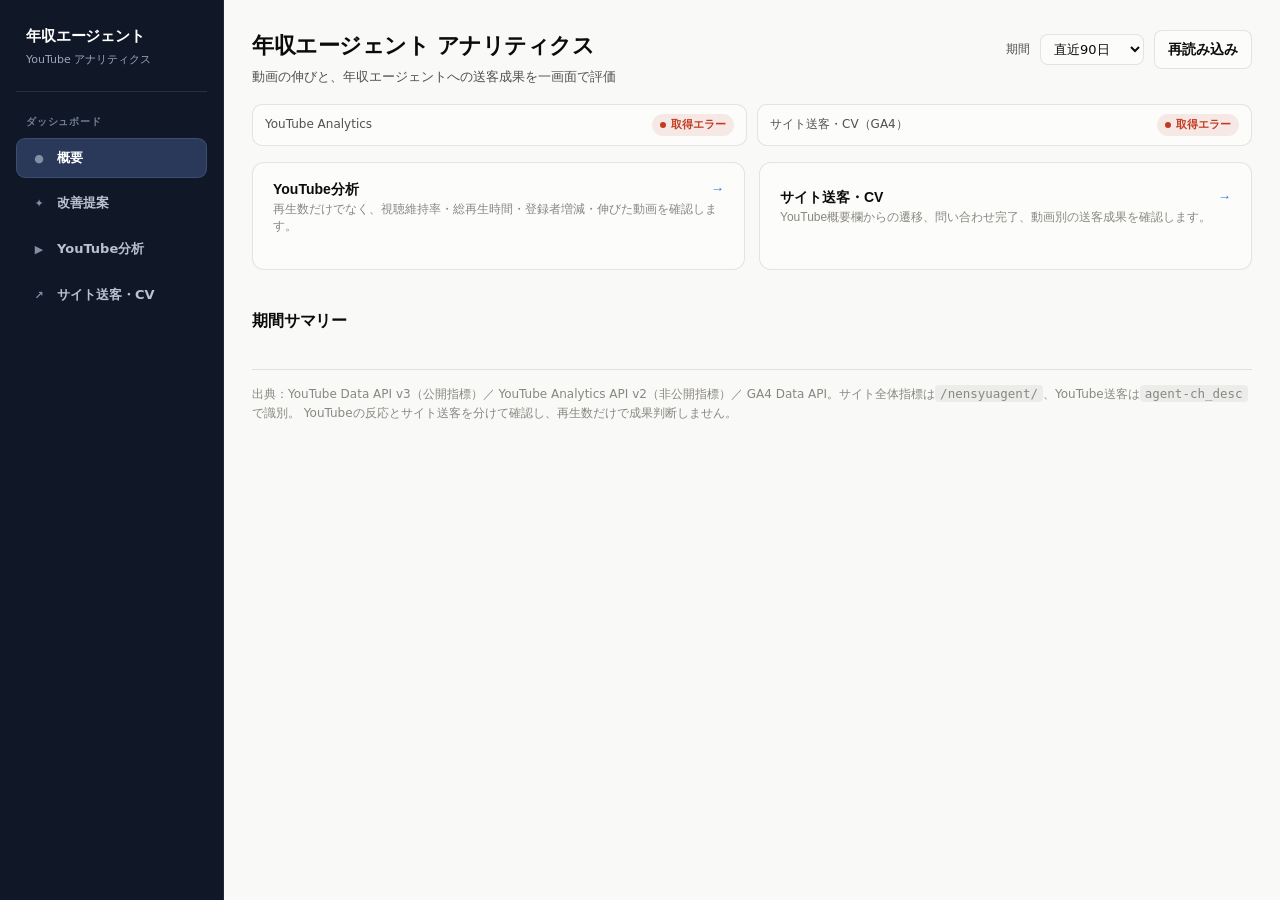
==== youtube-dashboard/index.html @ 4ee5a037 "Clarify recommendation help" ====
<!doctype html>
<html lang="ja">
<head>
<meta charset="utf-8">
<meta name="viewport" content="width=device-width, initial-scale=1">
<meta name="robots" content="noindex, nofollow">
<link rel="icon" href="/favicon.svg" type="image/svg+xml">
<title>年収エージェント アナリティクス</title>
<style>
  :root {
    color-scheme: light;
    --surface-1: #fcfcfb; --plane: #f9f9f7;
    --text-primary: #0b0b0b; --text-secondary: #52514e; --muted: #898781;
    --grid: #e1e0d9; --axis: #c3c2b7; --border: rgba(11,11,11,0.10);
    --series-1: #2a78d6; --series-2: #eb6834; --series-3: #1baf7a;
    --track: rgba(11,11,11,0.05);
    --warn-ink: #7a5200; --warn-bg: rgba(250,178,25,0.13); --warn-line: rgba(250,178,25,0.45);
  }
  @media (prefers-color-scheme: dark) {
    :root:not([data-theme="light"]) {
      color-scheme: dark;
      --surface-1: #1a1a19; --plane: #0d0d0d;
      --text-primary: #ffffff; --text-secondary: #c3c2b7; --muted: #898781;
      --grid: #2c2c2a; --axis: #383835; --border: rgba(255,255,255,0.10);
      --series-1: #3987e5; --series-2: #d95926; --series-3: #199e70;
      --track: rgba(255,255,255,0.07);
      --warn-ink: #fab219; --warn-bg: rgba(250,178,25,0.10); --warn-line: rgba(250,178,25,0.32);
    }
  }
  :root[data-theme="dark"] {
    color-scheme: dark;
    --surface-1: #1a1a19; --plane: #0d0d0d; --text-primary: #fff; --text-secondary: #c3c2b7;
    --muted: #898781; --grid: #2c2c2a; --axis: #383835; --border: rgba(255,255,255,0.10);
    --series-1: #3987e5; --series-2: #d95926; --series-3: #199e70; --track: rgba(255,255,255,0.07);
    --warn-ink: #fab219; --warn-bg: rgba(250,178,25,0.10); --warn-line: rgba(250,178,25,0.32);
  }

  * { box-sizing: border-box; }
  body { margin: 0; background: var(--plane); color: var(--text-primary);
         font: 14px/1.6 system-ui, -apple-system, "Segoe UI", "Hiragino Sans", "Noto Sans JP", sans-serif; }
  .app-shell { min-height: 100vh; display: grid; grid-template-columns: 224px minmax(0, 1fr); }
  .sidebar { position: sticky; top: 0; height: 100vh; padding: 24px 16px; background: #101827; color: #fff;
             border-right: 1px solid rgba(255,255,255,.08); }
  .brand { padding: 0 10px 22px; border-bottom: 1px solid rgba(255,255,255,.10); }
  .brand strong { display: block; font-size: 15px; letter-spacing: -.01em; }
  .brand span { display: block; margin-top: 3px; color: #9ba8bc; font-size: 11px; }
  .nav-group { margin-top: 22px; }
  .nav-label { margin: 0 10px 8px; color: #718096; font-size: 10px; font-weight: 700; letter-spacing: .08em; }
  .tabs { display: grid; gap: 5px; }
  .tab { width: 100%; appearance: none; background: transparent; border: 0; padding: 10px 12px; border-radius: 9px;
         color: #b8c2d1; font: inherit; font-size: 13px; font-weight: 600; text-align: left; cursor: pointer; }
  .tab::before { display: inline-grid; place-items: center; width: 22px; margin-right: 7px; color: #8290a6; font-size: 11px; }
  .tab[data-tab="overview"]::before { content: "●"; }
  .tab[data-tab="yt"]::before { content: "▶"; }
  .tab[data-tab="ga"]::before { content: "↗"; }
  .tab[data-tab="ideas"]::before { content: "✦"; }
  .tab:hover { color: #fff; background: rgba(255,255,255,.07); }
  .tab[aria-selected="true"] { color: #fff; background: rgba(92,122,184,.34); box-shadow: inset 0 0 0 1px rgba(160,181,225,.16); }
  .tab:focus-visible, .btn:focus-visible, select:focus-visible { outline: 2px solid var(--series-1); outline-offset: 2px; }
  .wrap { width: 100%; max-width: 1280px; margin: 0 auto; padding: 28px 28px 56px; }

  header.top { display: flex; flex-wrap: wrap; gap: 12px; align-items: baseline; justify-content: space-between; }
  h1 { font-size: 22px; margin: 0; letter-spacing: -.02em; }
  .sub { color: var(--text-secondary); font-size: 13px; margin: 4px 0 14px; }
  .sub code { font-size: 12px; background: var(--track); padding: 1px 5px; border-radius: 4px; }

  .statusbar { display: grid; grid-template-columns: repeat(2, minmax(0, 1fr)); gap: 10px; margin: 2px 0 16px; }
  .statusitem { display: flex; align-items: center; justify-content: space-between; gap: 10px; min-width: 0;
                background: var(--surface-1); border: 1px solid var(--border); border-radius: 10px; padding: 9px 12px; }
  .statusitem .source { color: var(--text-secondary); font-size: 12px; white-space: nowrap; overflow: hidden; text-overflow: ellipsis; }
  .badge { flex: 0 0 auto; display: inline-flex; align-items: center; gap: 5px; padding: 2px 8px; border-radius: 999px;
           font-size: 11px; font-weight: 650; background: var(--track); color: var(--muted); }
  .badge::before { content: ''; width: 6px; height: 6px; border-radius: 50%; background: currentColor; }
  .badge.ok { color: #087f5b; background: rgba(27,175,122,.11); }
  .badge.warn { color: var(--warn-ink); background: var(--warn-bg); }
  .badge.error { color: #c23b22; background: rgba(194,59,34,.10); }
  .btn { appearance: none; font: inherit; font-weight: 600; padding: 7px 13px; border-radius: 8px;
         border: 1px solid var(--border); background: var(--surface-1); color: var(--text-primary); cursor: pointer; }
  .btn:hover { background: var(--track); }
  select { font: inherit; font-size: 13px; padding: 6px 9px; border-radius: 8px; border: 1px solid var(--border);
           background: var(--surface-1); color: var(--text-primary); }
  .controls { display: flex; flex-wrap: wrap; gap: 10px; align-items: center; margin-bottom: 14px; }
  .controls label { color: var(--text-secondary); font-size: 12px; }

  .card { background: var(--surface-1); border: 1px solid var(--border); border-radius: 12px; padding: 18px 20px; margin-bottom: 16px; }
  .card > h2 { font-size: 14px; margin: 0 0 2px; }
  .card > .note { color: var(--muted); font-size: 12px; margin: 0 0 16px; }
  .note { color: var(--muted); font-size: 12px; margin: 0; }
  .help { display: inline-grid; place-items: center; width: 17px; height: 17px; margin-left: 5px; padding: 0;
          border: 1px solid var(--axis); border-radius: 50%; background: transparent; color: var(--muted);
          font: 700 11px/1 system-ui, sans-serif; vertical-align: 1px; cursor: help; }
  .help:hover, .help:focus-visible { color: var(--series-1); border-color: var(--series-1); outline: none; }
  code { background: var(--track); padding: 1px 5px; border-radius: 4px; font-size: 12.5px; }

  .tiles { display: grid; grid-template-columns: repeat(auto-fit, minmax(165px, 1fr)); gap: 12px; margin-bottom: 16px; }
  .tile { background: var(--surface-1); border: 1px solid var(--border); border-radius: 12px; padding: 15px 17px; }
  .tile .k { color: var(--text-secondary); font-size: 12px; }
  .tile .v { font-size: 28px; font-weight: 650; line-height: 1.18; margin-top: 5px; letter-spacing: -.012em; }
  .tile .m { color: var(--muted); font-size: 11.5px; margin-top: 3px; }
  .delta { display: inline-flex; align-items: center; margin-top: 7px; padding: 2px 7px; border-radius: 999px;
           font-size: 11px; font-weight: 700; background: var(--track); color: var(--muted); }
  .delta.up { color: #087f5b; background: rgba(27,175,122,.11); }
  .delta.down { color: #c23b22; background: rgba(194,59,34,.10); }

  .hrow { display: grid; grid-template-columns: minmax(0,1fr) 52% auto; gap: 12px; align-items: center; padding: 4px 0; }
  .hlabel { color: var(--text-secondary); font-size: 12.5px; overflow: hidden; text-overflow: ellipsis; white-space: nowrap; }
  .htrack { background: var(--track); border-radius: 0 4px 4px 0; height: 16px; }
  .hbar { height: 100%; border-radius: 0 4px 4px 0; background: var(--series-1); min-width: 2px; }
  .hbar.alt { background: var(--series-3); }
  .hbar.alt2 { background: var(--series-2); }
  .hval { font-size: 12.5px; font-variant-numeric: tabular-nums; text-align: right; min-width: 72px; }

  .plot { position: relative; height: 200px; margin: 8px 0 0 46px; }
  .gridline { position: absolute; left: 0; right: 0; border-top: 1px solid var(--grid); }
  .gridline:first-child { border-top-color: var(--axis); }
  .gridline span { position: absolute; right: 100%; padding-right: 8px; transform: translateY(-50%);
                   color: var(--muted); font-size: 11px; font-variant-numeric: tabular-nums; white-space: nowrap; }
  .cols { position: absolute; inset: 0; display: flex; align-items: flex-end; gap: 2px; }
  .colwrap { flex: 1 1 0; height: 100%; display: flex; align-items: flex-end; min-width: 0; }
  .colbar { width: 100%; background: var(--series-1); border-radius: 4px 4px 0 0; min-height: 2px; }
  .colbar.alt { background: var(--series-3); }
  .colwrap:hover .colbar { opacity: .78; }
  .xaxis { display: flex; gap: 2px; margin: 6px 0 0 46px; }
  /* 目盛りは1本おきにしか描かないので、はみ出しを許して潰さない */
  .xaxis span { flex: 1 1 0; min-width: 0; text-align: center; color: var(--muted); font-size: 10.5px; overflow: visible; white-space: nowrap; }

  .scroll { overflow-x: auto; }
  .table-tools { display: flex; flex-wrap: wrap; gap: 8px; align-items: center; margin: 0 0 10px; }
  .table-tools input, .table-tools select { min-height: 34px; }
  .table-tools input { flex: 1 1 240px; min-width: 160px; font: inherit; padding: 6px 9px; border-radius: 8px;
                       border: 1px solid var(--border); background: var(--surface-1); color: var(--text-primary); }
  .table-count { color: var(--muted); font-size: 12px; margin-left: auto; }
  .analysis-controls { display: flex; flex-wrap: wrap; gap: 8px; align-items: end; margin: 0 0 14px; }
  .analysis-controls label { display: grid; gap: 4px; color: var(--muted); font-size: 11px; font-weight: 650; }
  .analysis-controls select { min-height: 34px; min-width: 130px; }
  .period-table td:first-child { white-space: nowrap; font-weight: 650; }
  .partial { display: inline-block; margin-left: 5px; padding: 1px 5px; border-radius: 999px; background: var(--track); color: var(--muted); font-size: 10px; }
  .analyze-video { margin-top: 6px; padding: 4px 8px; min-height: 28px; font-size: 11px; }
  .video-detail { margin: 14px 0; border: 1px solid var(--series-1); }
  .video-detail-head { display: flex; gap: 12px; align-items: center; margin-bottom: 14px; }
  .video-detail-head img { width: 120px; aspect-ratio: 16/9; object-fit: cover; border-radius: 8px; background: var(--track); }
  .video-detail-head h3 { margin: 0 0 5px; font-size: 15px; }
  .video-detail-head p { margin: 0; }
  .detail-loading { padding: 28px; text-align: center; color: var(--muted); }
  .pager { display: flex; justify-content: flex-end; align-items: center; gap: 9px; margin-top: 12px; }
  .pager span { color: var(--muted); font-size: 12px; }
  table { width: 100%; border-collapse: collapse; font-size: 13px; }
  th, td { padding: 8px 10px; text-align: left; border-bottom: 1px solid var(--border); vertical-align: top; }
  th { color: var(--text-secondary); font-size: 12px; font-weight: 600; white-space: nowrap; cursor: pointer; user-select: none; }
  thead th { position: sticky; top: 0; z-index: 2; background: var(--surface-1); }
  th:hover { color: var(--text-primary); }
  th.num, td.num { text-align: right; font-variant-numeric: tabular-nums; white-space: nowrap; }
  tbody tr:hover { background: var(--track); }
  td a { color: var(--series-1); text-decoration: none; }
  td a:hover { text-decoration: underline; }
  .video-table td:first-child { min-width: 260px; max-width: 420px; }
  .video-table td:first-child a { display: -webkit-box; -webkit-line-clamp: 2; -webkit-box-orient: vertical; overflow: hidden; }

  .setup { border: 1px solid var(--warn-line); background: var(--warn-bg); border-radius: 12px; padding: 14px 16px; margin-bottom: 16px; }
  .setup h2 { font-size: 13px; margin: 0 0 4px; color: var(--warn-ink); letter-spacing: .01em; }
  .setup p { margin: 0; font-size: 13px; color: var(--text-secondary); }
  .setup details { margin-top: 8px; }
  .setup summary { cursor: pointer; color: var(--warn-ink); font-size: 12px; font-weight: 650; }
  .setup ol { margin: 8px 0 0; padding-left: 20px; }
  .setup li { margin-bottom: 5px; color: var(--text-secondary); font-size: 13px; }

  #tip { position: fixed; z-index: 30; pointer-events: none; opacity: 0;
         background: var(--surface-1); color: var(--text-primary); border: 1px solid var(--border);
         border-radius: 8px; padding: 8px 10px; font-size: 12.5px; box-shadow: 0 6px 24px rgba(0,0,0,.14); max-width: 290px; }
  #tip b { display: block; margin-bottom: 3px; }
  #tip .r { color: var(--text-secondary); font-variant-numeric: tabular-nums; }
  @media (prefers-reduced-motion: reduce) { * { transition: none !important; } }
  .hide { display: none !important; }
  .skeleton { height: 88px; border-radius: 12px; margin-bottom: 12px; background: linear-gradient(90deg, var(--track), var(--surface-1), var(--track)); background-size: 200% 100%; animation: pulse 1.2s ease-in-out infinite; }
  @keyframes pulse { to { background-position: -200% 0; } }
  footer { color: var(--muted); font-size: 12px; margin-top: 26px; border-top: 1px solid var(--border); padding-top: 14px; }
  .overview-grid { display: grid; grid-template-columns: repeat(2, minmax(0, 1fr)); gap: 14px; }
  .overview-card { appearance: none; width: 100%; text-align: left; color: var(--text-primary); cursor: pointer; }
  .overview-card:hover { border-color: rgba(42,120,214,.35); }
  .overview-card .arrow { float: right; color: var(--series-1); font-weight: 700; }
  .overview-data { margin-top: 16px; }
  .section-title { margin: 22px 0 10px; font-size: 16px; letter-spacing: -.01em; }
  .actions { display: grid; gap: 8px; margin: 0; padding: 0; list-style: none; }
  .actions li { padding: 10px 12px; border-left: 3px solid var(--series-1); background: var(--track); border-radius: 0 8px 8px 0; }
  .funnel { display: grid; grid-template-columns: repeat(4, minmax(0, 1fr)); gap: 10px; align-items: stretch; }
  .funnel-step { position: relative; padding: 16px; border: 1px solid var(--border); border-radius: 12px; background: var(--surface-1); }
  .funnel-step:not(:last-child)::after { content: '→'; position: absolute; right: -10px; top: 42%; z-index: 2; color: var(--series-1); font-weight: 800; }
  .funnel-step .stage { color: var(--muted); font-size: 11px; font-weight: 700; }
  .funnel-step .value { margin: 5px 0; font-size: 24px; font-weight: 780; font-variant-numeric: tabular-nums; }
  .funnel-step .rate { color: var(--text-secondary); font-size: 12px; }
  .diagnosis { border-left: 4px solid var(--series-1); padding: 13px 15px; background: rgba(42,120,214,.06); border-radius: 8px; margin: 12px 0; }
  .diagnosis strong { display: block; margin-bottom: 4px; }
  .measurement-note { display: flex; flex-wrap: wrap; gap: 7px 14px; margin-top: 10px; color: var(--muted); font-size: 11px; }
  .recommend-grid { display: grid; grid-template-columns: repeat(2, minmax(0, 1fr)); gap: 14px; }
  .recommend-block { border: 1px solid var(--border); border-radius: 10px; padding: 15px; background: var(--surface-1); }
  .recommend-block h3 { margin: 0 0 8px; font-size: 15px; }
  .recommend-block ul { margin: 8px 0 0; padding-left: 20px; }
  .recommend-block li { margin: 7px 0; line-height: 1.55; }
  .recommend-block.good { border-left: 4px solid var(--series-3); }
  .recommend-block.caution { border-left: 4px solid var(--warn-line); }
  .ideas-table { position: relative; }
  .ideas-table::after { content: '横にスクロールできます →'; position: sticky; left: 8px; display: inline-block; margin: 5px 0; color: var(--muted); font-size: 10px; }
  .ideas-table th:first-child, .ideas-table td:first-child { position: sticky; left: 0; z-index: 3; min-width: 210px; background: var(--surface-1); box-shadow: 5px 0 8px rgba(0,0,0,.05); }
  .evidence { color: var(--muted); font-size: 11px; }
  .mom { display: block; margin-top: 3px; color: var(--muted); font-size: 10px; white-space: nowrap; }
  .mom.up { color: var(--ok); }
  .mom.down { color: var(--danger); }
  @media (max-width: 720px) {
    .funnel { grid-template-columns: repeat(2, minmax(0, 1fr)); }
    .analysis-controls label { flex: 1 1 130px; }
    .analysis-controls select { width: 100%; min-width: 0; }
    .video-detail-head { align-items: flex-start; }
    .video-detail-head img { width: 92px; }
    thead th { top: 72px; }
    .funnel-step:not(:last-child)::after { display: none; }
    .app-shell { display: block; }
    .sidebar { position: sticky; top: 0; z-index: 10; width: auto; height: auto; padding: 10px 14px; }
    .brand { display: none; }
    .nav-group { margin-top: 12px; }
    .nav-label { display: none; }
    .tabs { display: flex; overflow-x: auto; }
    .tab { flex: 0 0 auto; width: auto; white-space: nowrap; }
    .wrap { padding: 18px 14px 40px; }
    header.top { align-items: flex-start; }
    header.top .controls { width: 100%; }
    .statusbar { grid-template-columns: 1fr; gap: 7px; }
    .overview-grid { grid-template-columns: 1fr; }
    .recommend-grid { grid-template-columns: 1fr; }
    .tiles { grid-template-columns: repeat(2, minmax(0, 1fr)); gap: 8px; }
    .tile { padding: 12px; }
    .tile .v { font-size: 23px; }
    .card { padding: 14px; }
    .hrow { grid-template-columns: minmax(100px, 1fr) 42% auto; gap: 7px; }
  }
</style>
</head>
<body>
<div class="app-shell">
<aside class="sidebar" aria-label="メインメニュー">
  <div class="brand"><strong>年収エージェント</strong><span>YouTube アナリティクス</span></div>
  <nav class="nav-group">
    <p class="nav-label">ダッシュボード</p>
    <div class="tabs" role="tablist" aria-label="分析メニュー">
      <button class="tab" role="tab" aria-selected="true" data-tab="overview">概要</button>
      <button class="tab" role="tab" aria-selected="false" data-tab="ideas">改善提案</button>
      <button class="tab" role="tab" aria-selected="false" data-tab="yt">YouTube分析</button>
      <button class="tab" role="tab" aria-selected="false" data-tab="ga">サイト送客・CV</button>
    </div>
  </nav>
</aside>
<main class="wrap">
  <header class="top">
    <div>
      <h1>年収エージェント アナリティクス</h1>
      <p class="sub" id="sub">動画の伸びと、年収エージェントへの送客成果を一画面で評価</p>
    </div>
    <div class="controls" style="margin:0">
      <label for="range">期間</label>
      <select id="range">
        <option value="28">直近28日</option>
        <option value="90" selected>直近90日</option>
        <option value="180">直近180日</option>
        <option value="365">直近365日</option>
      </select>
      <button class="btn" id="reload" type="button">再読み込み</button>
    </div>
  </header>

  <div class="statusbar" aria-label="データ接続状況">
    <div class="statusitem"><span class="source">YouTube Analytics</span><span class="badge" id="status-yt">確認中</span></div>
    <div class="statusitem"><span class="source">サイト送客・CV（GA4）</span><span class="badge" id="status-ga">確認中</span></div>
  </div>

  <section id="panel-overview">
    <div class="overview-grid">
      <button class="card overview-card" type="button" data-open-tab="yt">
        <span class="arrow">→</span><h2>YouTube分析</h2>
        <p class="note">再生数だけでなく、視聴維持率・総再生時間・登録者増減・伸びた動画を確認します。</p>
      </button>
      <button class="card overview-card" type="button" data-open-tab="ga">
        <span class="arrow">→</span><h2>サイト送客・CV</h2>
        <p class="note">YouTube概要欄からの遷移、問い合わせ完了、動画別の送客成果を確認します。</p>
      </button>
    </div>
    <div id="overview-data" class="overview-data"></div>
  </section>
  <section id="panel-yt" class="hide"><div id="yt-body"></div></section>
  <section id="panel-ga" class="hide"><div id="ga-body"></div></section>
  <section id="panel-ideas" class="hide"><div id="ideas-body"></div></section>

  <footer>
    出典：YouTube Data API v3（公開指標）／ YouTube Analytics API v2（非公開指標）／ GA4 Data API。サイト全体指標は<code>/nensyuagent/</code>、YouTube送客は<code>agent-ch_desc</code>で識別。
    YouTubeの反応とサイト送客を分けて確認し、再生数だけで成果判断しません。
  </footer>
</main>
</div>
<div id="tip" role="tooltip"></div>

<script>
(function () {
  'use strict';

  var tip = document.getElementById('tip');
  var pinnedHelp = null;
  function showTip(html, ev) {
    tip.innerHTML = html; tip.style.opacity = '1';
    var pad = 14, r = tip.getBoundingClientRect();
    tip.style.left = Math.min(ev.clientX + pad, window.innerWidth - r.width - 8) + 'px';
    tip.style.top = Math.max(8, ev.clientY - r.height - pad) + 'px';
  }
  function hideTip(force) {
    if (!force && pinnedHelp) return;
    tip.style.opacity = '0';
    if (force) pinnedHelp = null;
  }

  var HELP = {
    '登録者数': 'YouTube Data APIの現在値です。期間指定の影響を受けないチャンネル累計値です。',
    'チャンネル総再生回数': 'YouTube Data APIが返すチャンネル全期間の累計視聴回数です。選択期間内の値ではありません。',
    '期間内 視聴回数': 'YouTube Analytics APIのviewsを選択期間で集計します。確定待ちを避けるため直近3日を除外しています。',
    'YouTube 視聴回数': 'YouTube Analytics APIのviewsを選択期間で集計した値です。前期間比は直前の同じ日数と比較します。',
    '期間内 登録者純増': '選択期間のsubscribersGainedからsubscribersLostを引いた値です。',
    '登録者純増': '選択期間の登録者増加数から登録解除数を引いた値です。',
    '平均視聴維持率': 'YouTube Analytics APIのaverageViewPercentageを期間全体・動画別に取得します。動画の何％まで平均して視聴されたかを示します。',
    '総再生時間': 'YouTube Analytics APIのestimatedMinutesWatchedです。画面では時間または分に換算します。',
    'セッション': 'GA4のsessionsです。/nensyuagent本体と配下で開始・継続したセッションを選択期間で集計します。',
    'ユーザー': 'GA4のactiveUsersを期間全体で取得した重複除外値です。日別ユーザー数の合計ではありません。',
    'ページビュー': 'GA4のscreenPageViewsです。/nensyuagent本体と配下のページ表示回数を合計します。',
    '問い合わせ完了': 'GA4のeventNameが「CV_求職者all」と完全一致するプロパティ全体のeventCountです。このイベント名自体が年収エージェントの求職者CVを識別します。',
    'YouTube概要欄 遷移セッション': 'GA4のsessionManualAdContentが「agent-ch_desc」と完全一致するセッションです。GA4プロパティ内でUTMにより識別します。',
    'YouTube概要欄 問い合わせ完了': 'sessionManualAdContentが「agent-ch_desc」のセッションに帰属する「CV_求職者all」のイベント数です。',
    'YouTube概要欄 問い合わせ率': 'YouTube概要欄経由の問い合わせ完了イベント数÷概要欄遷移セッション数です。同一人物の重複イベントを除く成約率ではありません。',
    'YouTube概要欄 問い合わせイベント / セッション': 'YouTube概要欄経由の問い合わせ完了イベント数÷概要欄遷移セッション数です。同一人物の重複イベントを除くCVRではなく、100%を超える可能性があります。',
    '問い合わせイベント / セッション': '問い合わせ完了イベント数÷概要欄遷移セッション数です。ユニークユーザー単位のCVRではありません。',
    'セッションキーイベント率': 'GA4のsessionKeyEventRateです。キーイベント数÷セッション数ではなく、キーイベントが発生したセッションの割合です。',
    '視聴回数の推移': 'YouTube Analytics APIの日別viewsです。45日を超える場合は読みやすさのため7日単位で合計します。',
    'トラフィックソース': 'YouTube Analytics APIのinsightTrafficSourceType別viewsです。検索・関連動画・ショートフィードなど発見経路を示します。',
    '視聴回数 トップ10': '選択期間のYouTube Analytics viewsで降順にした上位10動画です。累計再生回数とは分けて集計します。',
    '再生回数 トップ10': 'YouTube Data APIの全期間累計再生回数で並べた上位10動画です。',
    '動画別': '公開動画情報とYouTube Analyticsを動画IDで結合しています。初期表示は期間内視聴回数の上位20件です。',
    '視聴回数 トップ3': '選択期間のYouTube Analytics viewsが多い3動画です。動画の公開時期が異なるため初速比較ではありません。',
    '今やること': '前期間比、サイト送客率、登録者獲得効率からルールベースで生成した確認候補です。因果関係を断定するものではありません。',
    '改善提案サマリー': '動画別の今期間と直前同日数、視聴維持率、登録者効率、GA4のセッション帰属問い合わせを結合したルールベース分析です。テーマはタイトル語、尺帯は動画時間から自動で仮分類しています。',
    '伸長を再検証する動画': '両期間の上位200本に入り、今期間500視聴以上、前期間100視聴以上、かつ20%以上・100視聴以上増えた既存動画の件数です。',
    '既存動画の伸長候補': '両期間の上位200本に入り、今期間500視聴以上、前期間100視聴以上、かつ20%以上・100視聴以上増えた動画です。',
    '新規動画の初動候補': '今期間に公開され、今期間1,000視聴以上の動画です。既存動画の前期間比とは分けて評価します。',
    '再設計して検証する動画': '両期間の上位200本に入り、前期間500視聴以上、かつ20%以上・100視聴以上減った既存動画の件数です。廃止判断ではありません。',
    '再設計候補': '両期間の上位200本に入り、前期間500視聴以上、かつ20%以上・100視聴以上減った動画です。廃止判断ではなく、要因を切り分ける候補です。',
    '問い合わせ帰属動画': 'utm_idにより動画へセッション帰属したCV_求職者allイベントが1件以上ある動画数です。直接因果やユニークリード数ではありません。',
    '問い合わせイベント帰属動画': 'utm_idにより動画へセッション帰属したCV_求職者allイベントが1件以上ある動画です。直接因果やユニークリード数ではありません。',
    '上位200 視聴カバレッジ': '選択期間の全視聴回数のうち、動画別レポート上位200本の視聴回数が占める割合です。',
    '比較不能の低下候補': '前期間は上位200本に入り500視聴以上だった一方、今期間は上位200本の圏外で、正確な減少幅を比較できない動画数です。',
    'セッションの推移': 'GA4のsessionsを日別表示します。45日を超える場合は7日単位で合計します。',
    'YouTube概要欄 遷移の推移': 'sessionManualAdContentが「agent-ch_desc」のGA4セッションを日別表示します。',
    '動画別 セッション帰属問い合わせ': 'utm_idを格納するsessionManualCampaignIdを動画IDとしてセッション単位で集計します。別端末・後日の直接再訪・UTM未設定分は動画へ帰属できません。',
    '問い合わせファネル': 'YouTube視聴回数、agent-ch_descのGA4セッション、CV_求職者allを同じ選択期間で並べた参考ファネルです。ユーザー単位で直接結合した値ではありません。',
    '週次・月次 CV推移': 'YouTubeとGA4の日次データを共通期間で暦週・暦月にまとめます。視聴からセッションへの率はGA4セッション÷YouTube視聴回数の参考値です。',
    '新UTM内 動画IDカバレッジ': 'agent-ch_descのセッションのうち、utm_idに有効な11文字のYouTube動画IDが入っている割合です。全YouTube流入に対する割合ではありません。',
    '送客 / 1,000視聴': '概要欄遷移セッション÷期間内視聴回数×1,000です。YouTubeのクリック数そのものではありません。',
    '問い合わせ / 1,000視聴': 'CV_求職者allのイベント数÷期間内視聴回数×1,000です。',
    '参照元／メディア別 セッション': 'GA4のsessionSourceMedium別セッション上位25件です。',
    'ページ別': '対象パス内のGA4ページ別集計です。セッション・ユーザーは各ページ行の値で、行同士を単純合算すると重複する場合があります。',
    '動画': 'YouTube動画のタイトルです。クリックすると該当動画を別タブで開きます。',
    '公開日': 'YouTube Data APIのsnippet.publishedAtから公開日をYYYY-MM-DD形式で表示しています。',
    '累計再生回数': 'YouTube Data APIの動画公開後から現在までの累計viewCountです。',
    '期間内視聴回数': '選択期間に発生したYouTube Analyticsのviewsです。',
    '維持率': '動画別averageViewPercentageです。平均して動画尺の何％まで視聴されたかを示します。',
    '平均視聴時間': '動画別averageViewDurationです。1視聴あたりの平均視聴秒数を時分秒で表示します。',
    '登録者増加': 'その動画に帰属したsubscribersGainedです。登録解除はこの列から差し引いていません。',
    '登録者 / 1,000視聴': '動画に帰属した登録者増加数÷期間内視聴回数×1,000です。規模の異なる動画の登録獲得効率を比較します。',
    '期間別パフォーマンス': 'YouTube Analyticsの日次データを日・暦週（月曜〜日曜）・暦月でまとめます。週や月の途中は「集計途中」と表示します。',
    '動画詳細分析': '選択した1動画だけをYouTube Analytics APIへ再照会し、選択期間・前期間・日次推移を比較します。',
    '登録者純増 / 1,000視聴': 'その動画の（登録者増加−登録解除）÷期間内視聴回数×1,000です。',
    '集計期間': '週次は月曜〜日曜、月次は各暦月です。先頭・末尾が期間途中の場合は部分期間として表示します。',
    '直近完了週': '選択期間内で月曜〜日曜がすべて揃った最新週です。集計途中の週は前週比較から除外します。',
    '直近完了月': '選択期間内で月初から月末まで揃った最新月です。集計途中の月は前月比較から除外します。',
    'ページ': 'GA4のpagePathです。/nensyuagent本体または配下だけを対象にしています。',
    'PV': 'GA4のscreenPageViewsです。ページが表示された回数です。'
  };

  function helpText(label) {
    if (HELP[label]) return HELP[label];
    var key = Object.keys(HELP).filter(function (k) { return String(label).indexOf(k) === 0; })
      .sort(function (a, b) { return b.length - a.length; })[0];
    return key ? HELP[key] : '';
  }

  function helpIcon(label) {
    var text = helpText(label);
    return text ? '<button class="help" type="button" aria-label="' + esc(label) + 'の計測方法と補足" data-help="' + esc(text) + '">?</button>' : '';
  }

  function showHelp(button, ev) {
    var r = button.getBoundingClientRect();
    showTip('<b>' + esc(button.getAttribute('aria-label').replace('の計測方法と補足', '')) + '</b><span class="r">' +
      esc(button.getAttribute('data-help')) + '</span>', ev && ev.clientX ? ev : { clientX: r.left, clientY: r.top });
  }

  function esc(s) {
    return String(s == null ? '' : s).replace(/[&<>"']/g, function (c) {
      return { '&': '&amp;', '<': '&lt;', '>': '&gt;', '"': '&quot;', "'": '&#39;' }[c];
    });
  }
  function nf(n) { return Number(n || 0).toLocaleString('ja-JP', { maximumFractionDigits: 2 }); }
  function compact(n) {
    n = Number(n || 0);
    if (n >= 1e8) return (n / 1e8).toFixed(1) + '億';
    if (n >= 1e4) return (n / 1e4).toFixed(n >= 1e5 ? 0 : 1) + '万';
    return nf(n);
  }
  function pct(x, d) { return (Number(x || 0)).toFixed(d == null ? 1 : d) + '%'; }
  function hms(sec) {
    sec = Math.round(Number(sec) || 0);
    var h = Math.floor(sec / 3600), m = Math.floor((sec % 3600) / 60), s = sec % 60;
    return (h ? h + ':' + String(m).padStart(2, '0') : String(m)) + ':' + String(s).padStart(2, '0');
  }
  function watchAmount(minutes) {
    minutes = Number(minutes) || 0;
    return minutes < 60 ? nf(Math.round(minutes)) + ' 分' : nf(Math.round(minutes / 60)) + ' 時間';
  }
  // GA4 は "20260829"、YouTube Analytics は "2026-08-29" を返す
  function normDate(v) {
    v = String(v);
    return /^\d{8}$/.test(v) ? v.slice(0, 4) + '-' + v.slice(4, 6) + '-' + v.slice(6) : v;
  }
  function el(html) { var d = document.createElement('div'); d.innerHTML = html.trim(); return d.firstChild; }
  function sum(arr, key) { return arr.reduce(function (a, r) { return a + (Number(r[key]) || 0); }, 0); }

  function tiles(list) {
    var host = el('<div class="tiles"></div>');
    list.forEach(function (t) {
      host.appendChild(el('<div class="tile"><div class="k">' + esc(t[0]) + helpIcon(t[0]) + '</div><div class="v">' +
        esc(t[1]) + '</div><div class="m">' + esc(t[2] || '') + '</div>' +
        (t[3] ? '<span class="delta ' + esc(t[3].state || '') + '">' + esc(t[3].label) + '</span>' : '') + '</div>'));
    });
    return host;
  }

  function delta(current, previous, comparisonLabel) {
    if (previous == null || previous === '') return { label: '比較データなし', state: '' };
    current = Number(current) || 0; previous = Number(previous) || 0;
    comparisonLabel = comparisonLabel || '前期間比';
    if (!previous) return { label: current ? comparisonLabel.replace('比', '') + ' 0 → ' + nf(current) : comparisonLabel + ' ±0', state: current ? 'up' : '' };
    var rate = (current - previous) / previous * 100;
    return { label: (rate >= 0 ? '↑ ' : '↓ ') + Math.abs(rate).toFixed(1) + '% ' + comparisonLabel,
      state: rate > 0 ? 'up' : rate < 0 ? 'down' : '' };
  }

  function signedDelta(current, previous, label) {
    if (previous == null || previous === '') return { label: '比較データなし', state: '' };
    var diff = (Number(current) || 0) - (Number(previous) || 0);
    return { label: (diff > 0 ? '↑ +' : diff < 0 ? '↓ ' : '±') + nf(diff) + ' ' + (label || '前期間差'), state: diff > 0 ? 'up' : diff < 0 ? 'down' : '' };
  }

  function mom(current, previous, opts) {
    opts = opts || {};
    if (opts.partial || opts.previousPartial) return '<span class="mom">月確定後に比較</span>';
    if (current == null || previous == null) return '<span class="mom">比較データなし</span>';
    current = Number(current) || 0; previous = Number(previous) || 0;
    var diff = current - previous;
    if (opts.kind === 'signed') return '<span class="mom ' + (diff > 0 ? 'up' : diff < 0 ? 'down' : '') + '">' +
      (diff > 0 ? '↑ +' : diff < 0 ? '↓ ' : '±') + esc(nf(diff)) + ' 前月差</span>';
    if (opts.kind === 'point') return '<span class="mom ' + (diff > 0 ? 'up' : diff < 0 ? 'down' : '') + '">' +
      (diff > 0 ? '↑ +' : diff < 0 ? '↓ ' : '±') + Math.abs(diff * (opts.scale || 1)).toFixed(opts.digits == null ? 2 : opts.digits) + esc(opts.unit || 'pt') + ' 前月差</span>';
    if (!previous) return '<span class="mom ' + (current > 0 ? 'up' : '') + '">' + (current > 0 ? '前月0 → ' + esc(nf(current)) : '前月比 ±0') + '</span>';
    var rate = diff / Math.abs(previous) * 100;
    return '<span class="mom ' + (rate > 0 ? 'up' : rate < 0 ? 'down' : '') + '">' +
      (rate >= 0 ? '↑ ' : '↓ ') + Math.abs(rate).toFixed(1) + '% 前月比</span>';
  }

  function barChart(rows, opts) {
    opts = opts || {};
    var max = 0;
    rows.forEach(function (r) { max = Math.max(max, Math.abs(r.value)); });
    if (!max) max = 1;
    var wrap = document.createElement('div');
    rows.forEach(function (r) {
      var w = (Math.abs(r.value) / max) * 100;
      var node = el('<div class="hrow"><div class="hlabel" title="' + esc(r.label) + '">' + esc(r.label) + '</div>' +
        '<div class="htrack"><div class="hbar ' + (opts.variant || '') + '" style="width:' + w.toFixed(2) + '%"></div></div>' +
        '<div class="hval">' + esc(opts.format ? opts.format(r.value) : nf(r.value)) + '</div></div>');
      if (r.tip) {
        node.addEventListener('mousemove', function (ev) { showTip(r.tip, ev); });
        node.addEventListener('mouseleave', hideTip);
      }
      wrap.appendChild(node);
    });
    return wrap;
  }

  function niceCeil(v) {
    var mag = Math.pow(10, Math.floor(Math.log10(v)));
    var n = v / mag;
    var s = n <= 1 ? 1 : n <= 1.5 ? 1.5 : n <= 2 ? 2 : n <= 2.5 ? 2.5 : n <= 3 ? 3 : n <= 4 ? 4 : n <= 5 ? 5 : n <= 8 ? 8 : 10;
    return s * mag;
  }

  function columnChart(points, opts) {
    opts = opts || {};
    var max = 0;
    points.forEach(function (p) { max = Math.max(max, p.value); });
    var top = niceCeil(max || 1);
    var host = document.createElement('div');
    var plot = el('<div class="plot"></div>');
    for (var t = 0; t <= 4; t++) {
      var frac = t / 4;
      plot.appendChild(el('<div class="gridline" style="bottom:' + (frac * 100) + '%"><span>' +
        esc(opts.axisFormat ? opts.axisFormat(top * frac) : compact(top * frac)) + '</span></div>'));
    }
    var cols = el('<div class="cols"></div>');
    points.forEach(function (p) {
      var h = (p.value / top) * 100;
      var c = el('<div class="colwrap"><div class="colbar ' + (opts.variant || '') + '" style="height:' +
        Math.max(h, 0.6).toFixed(2) + '%"></div></div>');
      c.addEventListener('mousemove', function (ev) {
        showTip(p.tip || ('<b>' + esc(p.label) + '</b><span class="r">' + esc(nf(p.value)) + '</span>'), ev);
      });
      c.addEventListener('mouseleave', hideTip);
      cols.appendChild(c);
    });
    plot.appendChild(cols);
    host.appendChild(plot);
    var ax = el('<div class="xaxis"></div>');
    var step = Math.max(1, Math.ceil(points.length / 12));
    points.forEach(function (p, i) { ax.appendChild(el('<span>' + esc(i % step === 0 ? p.short : '') + '</span>')); });
    host.appendChild(ax);
    return host;
  }

  function sortableTable(cols, rows, options) {
    options = options || {};
    var state = { key: options.defaultSort || null, dir: -1, query: '', filter: 'all', page: 1 };
    var host = el('<div class="scroll"></div>');
    var table = document.createElement('table');
    var tools = null, count = null, pager = null;
    if (options.explore) {
      tools = el('<div class="table-tools"><input type="search" aria-label="動画タイトルを検索" placeholder="動画タイトルを検索">' +
        '<select aria-label="動画の長さ"><option value="all">すべての動画</option><option value="long">61秒以上</option><option value="short">60秒以下</option></select>' +
        '<span class="table-count"></span></div>');
      count = tools.querySelector('.table-count');
      tools.querySelector('input').addEventListener('input', function (e) { state.query = e.target.value; state.page = 1; draw(); });
      tools.querySelector('select').addEventListener('change', function (e) { state.filter = e.target.value; state.page = 1; draw(); });
      host.appendChild(tools);
    }
    host.appendChild(table);
    if (options.explore) table.className = 'video-table';
    if (options.explore) { pager = el('<div class="pager"></div>'); host.appendChild(pager); }
    function draw() {
      var data = rows.filter(function (r) {
        var textOk = !state.query || String(r.title || '').toLowerCase().indexOf(state.query.toLowerCase()) >= 0;
        var typeOk = state.filter === 'all' || (state.filter === 'short' ? r.isShort : !r.isShort);
        return textOk && typeOk;
      });
      if (state.key) {
        var c = cols.filter(function (x) { return x.key === state.key; })[0];
        data.sort(function (a, b) {
          var av = a[state.key], bv = b[state.key];
          if (c && c.num) return ((Number(av) || 0) - (Number(bv) || 0)) * state.dir;
          return String(av).localeCompare(String(bv), 'ja') * state.dir;
        });
      }
      var total = data.length, pageSize = options.pageSize || 20;
      var pages = Math.max(1, Math.ceil(total / pageSize));
      state.page = Math.min(state.page, pages);
      if (options.explore) data = data.slice((state.page - 1) * pageSize, state.page * pageSize);
      table.innerHTML = '<thead><tr>' + cols.map(function (c) {
        var sortState = state.key === c.key ? (state.dir < 0 ? 'descending' : 'ascending') : 'none';
        return '<th class="' + (c.num ? 'num' : '') + '" data-k="' + esc(c.key) + '" tabindex="0" role="button" aria-sort="' + sortState + '" aria-label="' + esc(c.head) + 'で並べ替え">' + esc(c.head) + helpIcon(c.head) +
          (state.key === c.key ? (state.dir < 0 ? ' ↓' : ' ↑') : '') + '</th>';
      }).join('') + '</tr></thead><tbody>' + data.map(function (r) {
        return '<tr>' + cols.map(function (c) {
          return '<td class="' + (c.num ? 'num' : '') + '">' + (c.render ? c.render(r) : esc(r[c.key])) + '</td>';
        }).join('') + '</tr>';
      }).join('') + '</tbody>';
      Array.prototype.forEach.call(table.querySelectorAll('th'), function (th) {
        function sort() {
          var k = th.getAttribute('data-k');
          if (state.key === k) state.dir = -state.dir; else { state.key = k; state.dir = -1; }
          draw();
        }
        th.addEventListener('click', sort);
        th.addEventListener('keydown', function (e) {
          if (e.key === 'Enter' || e.key === ' ') { e.preventDefault(); sort(); }
        });
      });
      if (options.explore) {
        count.textContent = nf(total) + '件';
        pager.innerHTML = '<button class="btn" type="button" data-p="prev" ' + (state.page <= 1 ? 'disabled' : '') + '>前へ</button>' +
          '<span>' + state.page + ' / ' + pages + 'ページ</span>' +
          '<button class="btn" type="button" data-p="next" ' + (state.page >= pages ? 'disabled' : '') + '>次へ</button>';
        Array.prototype.forEach.call(pager.querySelectorAll('button'), function (b) {
          b.addEventListener('click', function () { state.page += b.dataset.p === 'next' ? 1 : -1; draw(); tools.scrollIntoView({ behavior: 'smooth', block: 'start' }); });
        });
      }
    }
    draw();
    return host;
  }

  function card(title, note, node) {
    var c = el('<div class="card"><h2>' + esc(title) + helpIcon(title) + '</h2><p class="note">' + esc(note || '') + '</p></div>');
    c.appendChild(node);
    return c;
  }

  function setupCard(title, message, steps) {
    var detail = steps.length ? '<details><summary>接続手順を表示</summary><ol>' +
      steps.map(function (s) { return '<li>' + s + '</li>'; }).join('') + '</ol></details>' : '';
    return el('<div class="setup"><h2>' + esc(title) + '</h2><p>' + esc(message) + '</p>' + detail + '</div>');
  }

  function setStatus(id, label, state) {
    var node = document.getElementById('status-' + id);
    node.textContent = label;
    node.className = 'badge ' + (state || '');
  }

  // 日次のままだと90本以上は読めないので、45本を超えたら週次に丸める
  function dailyPoints(rows, dateKey, valueKey, label) {
    var pts = rows.map(function (r) {
      return { date: normDate(r[dateKey]), value: Number(r[valueKey]) || 0 };
    });
    if (pts.length <= 45) {
      return pts.map(function (p) {
        return { label: p.date, short: p.date.slice(5), value: p.value,
          tip: '<b>' + esc(p.date) + '</b><span class="r">' + esc(label) + ' ' + esc(nf(p.value)) + '</span>' };
      });
    }
    var weeks = [];
    for (var i = 0; i < pts.length; i += 7) {
      var chunk = pts.slice(i, i + 7);
      var total = chunk.reduce(function (a, p) { return a + p.value; }, 0);
      var from = chunk[0].date, to = chunk[chunk.length - 1].date;
      weeks.push({ label: from, short: from.slice(5), value: total,
        tip: '<b>' + esc(from) + ' 〜 ' + esc(to) + '</b><span class="r">' + esc(label) + ' ' + esc(nf(total)) +
             '<br>1日平均 ' + esc(nf(Math.round(total / chunk.length))) + '</span>' });
    }
    return weeks;
  }

  function getJSON(path) {
    return fetch(path).then(function (r) {
      return r.json().catch(function () { return {}; })
        .then(function (b) { return { ok: r.ok, status: r.status, body: b, path: path }; });
    });
  }

  function loadVideoDetail(videoId, detailHost) {
    detailHost.classList.remove('hide');
    detailHost.innerHTML = '<div class="detail-loading">動画データを取得しています…</div>';
    detailHost.scrollIntoView({ behavior: 'smooth', block: 'start' });
    getJSON('/api/youtube-analytics?days=' + days + '&videoId=' + encodeURIComponent(videoId)).then(function (r) {
      if (!r.ok) {
        detailHost.innerHTML = '<div class="setup"><h2>動画詳細を取得できませんでした</h2><p>' + esc((r.body && r.body.message) || '通信エラー') + '</p></div>';
        return;
      }
      var d = r.body, s = d.summary || {}, p = d.previousSummary || {}, v = d.video || {};
      var net = (Number(s.subscribersGained) || 0) - (Number(s.subscribersLost) || 0);
      var prevNet = (Number(p.subscribersGained) || 0) - (Number(p.subscribersLost) || 0);
      var views = Number(s.views) || 0;
      detailHost.innerHTML = '<div class="video-detail-head">' +
        (v.thumbnail ? '<img src="' + esc(v.thumbnail) + '" alt="">' : '') + '<div><h3>' + esc(v.title || videoId) + '</h3>' +
        '<p class="note">' + esc(d.period.startDate + ' 〜 ' + d.period.endDate) + ' ・ 最新' + esc(d.lagDays) + '日を除外</p>' +
        '<p><a href="https://www.youtube.com/watch?v=' + esc(videoId) + '" target="_blank" rel="noopener">YouTubeで動画を開く ↗</a></p></div></div>';
      detailHost.appendChild(tiles([
        ['期間内視聴回数', compact(views), nf(views) + ' 回', delta(views, p.views)],
        ['総再生時間', watchAmount(s.estimatedMinutesWatched), '選択期間', delta(s.estimatedMinutesWatched, p.estimatedMinutesWatched)],
        ['平均視聴時間', hms(s.averageViewDuration), '1視聴あたり', delta(s.averageViewDuration, p.averageViewDuration)],
        ['平均視聴維持率', pct(s.averageViewPercentage, 1), '期間全体の公式集計', delta(s.averageViewPercentage, p.averageViewPercentage)],
        ['登録者純増', (net >= 0 ? '+' : '') + nf(net), '増加 ' + nf(s.subscribersGained) + ' / 解除 ' + nf(s.subscribersLost), delta(net, prevNet)],
        ['登録者純増 / 1,000視聴', views ? nf(net / views * 1000) : '—', '動画の登録獲得効率']
      ]));
      if ((d.daily || []).length) detailHost.appendChild(card('動画詳細分析', '日次・暦週（月曜始まり）・暦月に切り替えられます。維持率は日次値の視聴回数加重参考値です。',
        timeAnalysis(d.daily, days <= 28 ? 'day' : days <= 180 ? 'week' : 'month')));
    }).catch(function (e) {
      detailHost.innerHTML = '<div class="setup"><h2>動画詳細を取得できませんでした</h2><p>' + esc(e.message) + '</p></div>';
    });
  }

  // Basic認証がかかっている場合、fetch の 401 ではブラウザの認証ダイアログが出ない。
  // 同じURLを新しいタブで「ページとして」開けばダイアログが出て、以降は fetch も通る。
  function authCard(path) {
    var c = el('<div class="setup"><h2>認証が必要です</h2>' +
      '<p>このダッシュボードは Basic 認証で保護されています。下のボタンで一度認証してから再読み込みしてください。</p></div>');
    var b = el('<button class="btn" type="button">認証する（新しいタブが開きます）</button>');
    b.addEventListener('click', function () { window.open(path, '_blank', 'noopener'); });
    c.appendChild(b);
    return c;
  }

  var days = 90;

  // =================== YouTube ===================
  function renderYouTube(pub, ana) {
    var host = document.getElementById('yt-body');
    host.innerHTML = '';

    if (pub.status === 401) { setStatus('yt', '認証が必要', 'warn'); host.appendChild(authCard(pub.path)); return; }
    if (!pub.ok) {
      setStatus('yt', pub.body && pub.body.error === 'not_configured' ? '接続設定待ち' : '取得エラー', pub.body && pub.body.error === 'not_configured' ? 'warn' : 'error');
      host.appendChild(setupCard('YouTube Data API 未接続', pub.body.message || '取得できませんでした', [
        'Google Cloud で <code>YouTube Data API v3</code> を有効化し、APIキーを作成',
        'Vercel の環境変数に <code>YOUTUBE_API_KEY</code> を追加',
        'Redeploy して再読み込み'
      ]));
      return;
    }

    setStatus('yt', ana.ok ? '接続済み' : '公開指標のみ', ana.ok ? 'ok' : 'warn');

    var ch = pub.body.channel, vids = pub.body.videos || [];
    document.getElementById('sub').textContent = ch.title +
      (pub.body.fetchedAt ? ' ・ 最終取得 ' + String(pub.body.fetchedAt).slice(0, 10) : '');

    var A = (ana.ok && ana.body.reports) ? ana.body.reports : null;
    var daily = (A && A.daily) || [];

    var summary = (A && A.summary && A.summary[0]) || {};
    var previous = (ana.ok && ana.body.previousSummary) || {};
    var periodViews = Number(summary.views) || sum(daily, 'views');
    var watchMin = Number(summary.estimatedMinutesWatched) || sum(daily, 'estimatedMinutesWatched');
    var subsNet = (Number(summary.subscribersGained) || 0) - (Number(summary.subscribersLost) || 0);
    var previousSubsNet = (Number(previous.subscribersGained) || 0) - (Number(previous.subscribersLost) || 0);
    var avgRetention = summary.averageViewPercentage == null ? null : Number(summary.averageViewPercentage);

    host.appendChild(tiles([
      ['登録者数', ch.subscriberCount == null ? '非公開' : compact(ch.subscriberCount),
        ch.subscriberCount == null ? 'チャンネル側で非表示' : nf(ch.subscriberCount) + ' 人'],
      ['チャンネル総再生回数', compact(ch.viewCount), nf(ch.viewCount) + ' 回（全期間）'],
      A ? ['期間内 視聴回数', compact(periodViews), ana.body.period.startDate + ' 〜 ' + ana.body.period.endDate,
        delta(periodViews, previous.views)] : ['公開動画数', nf(ch.videoCount), '取得済み ' + nf(vids.length) + ' 本'],
      A ? ['期間内 登録者純増', (subsNet >= 0 ? '+' : '') + nf(subsNet), '登録増 − 登録解除',
        signedDelta(subsNet, previousSubsNet)] : ['取得済み動画', nf(vids.length) + ' 本', '最大200本'],
      A && avgRetention ? ['平均視聴維持率', pct(avgRetention, 1), '期間全体の公式集計'] : null,
      A ? ['総再生時間', compact(Math.round(watchMin)) + ' 分', nf(Math.round(watchMin / 60)) + ' 時間',
        delta(watchMin, previous.estimatedMinutesWatched)] : null
    ].filter(Boolean)));

    if (!A) {
      host.appendChild(setupCard('YouTube Analytics（非公開指標）未接続',
        (ana.body && ana.body.message) || '視聴維持率・総再生時間・登録者増減・流入元は OAuth 接続が必要です。', [
          'Google Cloud で <code>YouTube Analytics API</code> を有効化し、OAuthクライアント（デスクトップアプリ）を作成',
          '<code>python tools/get_youtube_refresh_token.py</code> を一度実行して承認',
          'Vercel の環境変数に <code>YOUTUBE_CLIENT_ID</code> / <code>YOUTUBE_CLIENT_SECRET</code> / <code>YOUTUBE_REFRESH_TOKEN</code> を追加',
          'Redeploy して再読み込み'
        ]));
    }

    if (daily.length) host.appendChild(card('期間別パフォーマンス',
      '日次・暦週（月曜〜日曜）・暦月で切替。最新' + (ana.ok && ana.body.lagDays ? ana.body.lagDays : 3) +
      '日は未確定のため含めません。維持率は視聴回数加重の参考値です。',
      timeAnalysis(daily, days <= 28 ? 'day' : days <= 180 ? 'week' : 'month',
        dashboardState.monthlyAna && dashboardState.monthlyAna.ok ? dashboardState.monthlyAna.body.reports.daily || [] : [])));

    if (A && A.trafficSource && A.trafficSource.length) {
      var LABELS = {
        ADVERTISING: '広告', ANNOTATION: 'アノテーション', CAMPAIGN_CARD: 'カード', END_SCREEN: '終了画面',
        EXT_URL: '外部サイト', NO_LINK_EMBEDDED: '埋め込み', NO_LINK_OTHER: 'その他', NOTIFICATION: '通知',
        PLAYLIST: '再生リスト', PROMOTED: 'プロモーション', RELATED_VIDEO: '関連動画', SHORTS: 'ショートフィード',
        SUBSCRIBER: 'ホーム／登録チャンネル', YT_CHANNEL: 'チャンネルページ', YT_OTHER: 'その他YouTube',
        YT_PLAYLIST_PAGE: '再生リストページ', YT_SEARCH: 'YouTube検索', HASHTAGS: 'ハッシュタグ'
      };
      var tsTotal = sum(A.trafficSource, 'views') || 1;
      host.appendChild(card('トラフィックソース', '検索需要型かブラウジング型かの判定に使います。',
        barChart(A.trafficSource.map(function (r) {
          var name = LABELS[r.insightTrafficSourceType] || r.insightTrafficSourceType;
          return { label: name, value: r.views,
            tip: '<b>' + esc(name) + '</b><span class="r">視聴 ' + esc(nf(r.views)) + '<br>構成比 ' +
                 esc(pct(r.views / tsTotal * 100, 1)) + '</span>' };
        }), { variant: 'alt2', format: compact })));
    }

    // 公開データ（タイトル）と Analytics（非公開指標）を video ID で突き合わせる
    var byId = {};
    vids.forEach(function (v) { byId[v.id] = Object.assign({}, v); });
    ((ana.ok && ana.body.videoMetadata) || []).forEach(function (v) {
      var duration = String(v.duration || '');
      var m = /^P(?:(\d+)D)?T?(?:(\d+)H)?(?:(\d+)M)?(?:(\d+)S)?$/.exec(duration);
      var seconds = m ? ((+m[1] || 0) * 86400 + (+m[2] || 0) * 3600 + (+m[3] || 0) * 60 + (+m[4] || 0)) : 0;
      byId[v.id] = Object.assign({}, byId[v.id] || {}, v, {
        seconds: seconds,
        isShort: seconds > 0 && seconds <= 60
      });
    });
    ((A && A.video) || []).forEach(function (r) {
      var t = byId[r.video] || (byId[r.video] = {
        id: r.video, title: '非公開または削除済み動画', views: 0, unavailable: true
      });
      t.aViews = r.views; t.retention = r.averageViewPercentage; t.watchMin = r.estimatedMinutesWatched;
      t.avgDuration = r.averageViewDuration; t.subs = r.subscribersGained; t.subsLost = r.subscribersLost;
    });
    var merged = Object.keys(byId).map(function (k) { return byId[k]; });

    var top = merged.slice().sort(function (a, b) {
      return A ? ((Number(b.aViews) || 0) - (Number(a.aViews) || 0)) : ((Number(b.views) || 0) - (Number(a.views) || 0));
    }).slice(0, 10);
    if (top.length) {
      host.appendChild(card(A ? '視聴回数 トップ10（期間内）' : '再生回数 トップ10（累計）',
        '数値は各バーの右端に直接表示しています。',
        barChart(top.map(function (v) {
          var val = A ? (v.aViews || 0) : v.views;
          return { label: v.title, value: val,
            tip: '<b>' + esc(v.title) + '</b><span class="r">視聴 ' + esc(nf(val)) +
                 (v.retention != null ? '<br>維持率 ' + esc(pct(v.retention, 1)) : '') + '</span>' };
        }), { format: compact })));
    }

    var cols = [
      { key: 'title', head: '動画', render: function (r) {
        return (r.unavailable ? '<span class="note">' + esc(r.title) + '</span>' :
          '<a href="https://www.youtube.com/watch?v=' + esc(r.id) + '" target="_blank" rel="noopener">' + esc(r.title) + '</a>') +
          (r.isShort ? ' <span class="note">（60秒以下）</span>' : '') +
          (!r.unavailable && A ? '<br><button class="btn analyze-video" type="button" data-video-id="' + esc(r.id) + '">この動画を分析</button>' : ''); } },
      { key: 'publishedAt', head: '公開日', render: function (r) { return esc(r.publishedAt ? normDate(r.publishedAt.slice(0, 10)) : '—'); } },
      { key: 'views', head: '累計再生回数', num: true, render: function (r) { return esc(nf(r.views)); } }
    ];
    if (A) cols = cols.concat([
      { key: 'aViews', head: '期間内視聴回数', num: true, render: function (r) { return esc(r.aViews == null ? '—' : nf(r.aViews)); } },
      { key: 'retention', head: '維持率', num: true, render: function (r) { return esc(r.retention == null ? '—' : pct(r.retention, 1)); } },
      { key: 'avgDuration', head: '平均視聴時間', num: true, render: function (r) { return esc(r.avgDuration == null ? '—' : hms(r.avgDuration)); } },
      { key: 'subs', head: '登録者増加', num: true, render: function (r) { return esc(r.subs == null ? '—' : nf(r.subs)); } },
      { key: 'netSubs', head: '登録者純増', num: true, render: function (r) { return esc(r.netSubs == null ? '—' : (r.netSubs >= 0 ? '+' : '') + nf(r.netSubs)); } },
      { key: 'subsPerK', head: '登録者 / 1,000視聴', num: true, render: function (r) { return esc(r.subsPerK == null ? '—' : nf(r.subsPerK)); } }
    ]);
    merged.forEach(function (r) {
      r.netSubs = r.aViews == null ? null : Number(r.subs || 0) - Number(r.subsLost || 0);
      r.subsPerK = r.aViews ? Number(r.subs || 0) / Number(r.aViews) * 1000 : null;
    });
    var detailHost = el('<div class="card video-detail hide" aria-live="polite"></div>');
    host.appendChild(detailHost);
    var videoTable = sortableTable(cols, merged, { explore: true, pageSize: 20, defaultSort: A ? 'aViews' : 'views' });
    videoTable.addEventListener('click', function (e) {
      var button = e.target.closest && e.target.closest('.analyze-video');
      if (button) loadVideoDetail(button.dataset.videoId, detailHost);
    });
    host.appendChild(card('動画別（期間内視聴 上位' + nf(merged.length) + '本）',
      'YouTube Analyticsが返す期間内視聴上位200本まで。「この動画を分析」で推移と前期間を確認できます。', videoTable));
  }

  // =================== GA4 ===================
  function conversionBuckets(ytRows, sessionRows, inquiryRows, unit, startDate, endDate) {
    var groups = {};
    var trackingDates = (sessionRows || []).filter(function (r) { return Number(r.sessions) > 0; }).map(function (r) { return normDate(r.date); }).sort();
    var trackingStart = trackingDates[0] || null;
    function group(date) {
      var b = bucketInfo(date, unit);
      return groups[b.key] || (groups[b.key] = { period: b.key, start: b.start, end: b.end, views: 0, sessions: 0, inquiries: 0 });
    }
    (ytRows || []).forEach(function (r) { group(r.day).views += Number(r.views) || 0; });
    (sessionRows || []).forEach(function (r) {
      var date = normDate(r.date); if (date >= startDate && date <= endDate) group(date).sessions += Number(r.sessions) || 0;
    });
    (inquiryRows || []).forEach(function (r) {
      var date = normDate(r.date); if (date >= startDate && date <= endDate) group(date).inquiries += Number(r.eventCount) || 0;
    });
    return Object.keys(groups).sort().map(function (k) {
      var g = groups[k];
      g.trackingBefore = !!(trackingStart && g.end < trackingStart);
      if (g.trackingBefore) { g.sessions = null; g.inquiries = null; }
      g.sessionPerK = g.trackingBefore ? null : g.views ? g.sessions / g.views * 1000 : 0;
      g.inquiryRate = g.trackingBefore ? null : g.sessions ? g.inquiries / g.sessions : 0;
      g.inquiryPerK = g.trackingBefore ? null : g.views ? g.inquiries / g.views * 1000 : 0;
      g.partial = startDate > g.start || endDate < g.end;
      return g;
    });
  }

  function funnelNode(views, sessions, inquiries, coverage) {
    var sendRate = views ? sessions / views * 1000 : 0;
    var inquiryRate = sessions ? inquiries / sessions * 100 : 0;
    var html = '<div class="funnel">' +
      '<div class="funnel-step"><div class="stage">1. YouTube視聴</div><div class="value">' + esc(compact(views)) + '</div><div class="rate">選択期間の再生</div></div>' +
      '<div class="funnel-step"><div class="stage">2. 概要欄から遷移</div><div class="value">' + esc(nf(sessions)) + '</div><div class="rate">1,000視聴あたり ' + esc(nf(sendRate)) + '</div></div>' +
      '<div class="funnel-step"><div class="stage">3. 問い合わせ完了</div><div class="value">' + esc(nf(inquiries)) + '</div><div class="rate">CV_求職者all</div></div>' +
      '<div class="funnel-step"><div class="stage">4. 問い合わせイベント / セッション</div><div class="value">' + esc(pct(inquiryRate, 2)) + '</div><div class="rate">イベント数 ÷ セッション</div></div></div>' +
      '<div class="measurement-note"><span>視聴→遷移は別システム間の参考比率</span><span>新UTM内 動画IDカバレッジ ' + esc(pct((coverage && coverage.rate || 0) * 100, 1)) + '</span><span>CVはイベント数（ユニークリード数ではありません）</span></div>';
    return el('<div>' + html + '</div>');
  }

  function conversionTrendNode(d, ana, monthlyGa, monthlyAna) {
    var host = el('<div></div>');
    var controls = el('<div class="analysis-controls"><label>集計単位<select data-role="conversion-unit"><option value="week">週次</option><option value="month">月次</option></select></label>' +
      '<label>グラフ指標<select data-role="conversion-metric"><option value="sessions">概要欄遷移</option><option value="inquiries">問い合わせ完了</option><option value="views">視聴回数</option></select></label></div>');
    var chart = el('<div></div>');
    var body = el('<div></div>');
    function draw() {
      var unit = controls.querySelector('[data-role=conversion-unit]').value;
      var metric = controls.querySelector('[data-role=conversion-metric]').value;
      var sourceGa = unit === 'month' && monthlyGa && monthlyGa.ok ? monthlyGa.body : d;
      var sourceAna = unit === 'month' && monthlyAna && monthlyAna.ok ? monthlyAna : ana;
      var allRows = conversionBuckets(sourceAna.body.reports.daily || [], sourceGa.youtubeDaily || [], sourceGa.youtubeInquiryDaily || [], unit,
        sourceAna.body.period.startDate, sourceAna.body.period.endDate);
      allRows.forEach(function (x, i) { x.previous = i ? allRows[i - 1] : null; });
      var rows = unit === 'month' ? allRows.slice(-6) : allRows;
      function valueWithMom(x, key, formatted, kind, scale, unitLabel) {
        if (x[key] == null) return '—<span class="mom">計測前</span>';
        return esc(formatted) + (unit === 'month' && x.previous ? mom(x[key], x.previous[key], {
          partial: x.partial, previousPartial: x.previous.partial, kind: kind, scale: scale, unit: unitLabel
        }) : '');
      }
      var cols = [
        { key: 'period', head: '集計期間', render: function (x) { return esc(x.start + ' 〜 ' + x.end) + (x.partial ? '<span class="partial">集計途中</span>' : ''); } },
        { key: 'views', head: '視聴回数', num: true, render: function (x) { return valueWithMom(x, 'views', nf(x.views)); } },
        { key: 'sessions', head: '概要欄遷移', num: true, render: function (x) { return valueWithMom(x, 'sessions', nf(x.sessions)); } },
        { key: 'sessionPerK', head: '送客 / 1,000視聴', num: true, render: function (x) { return valueWithMom(x, 'sessionPerK', nf(x.sessionPerK), 'point', 1, '件'); } },
        { key: 'inquiries', head: '問い合わせ完了', num: true, render: function (x) { return valueWithMom(x, 'inquiries', nf(x.inquiries)); } },
        { key: 'inquiryRate', head: '問い合わせイベント / セッション', num: true, render: function (x) { return valueWithMom(x, 'inquiryRate', pct(x.inquiryRate * 100, 2), 'point', 100, 'pt'); } },
        { key: 'inquiryPerK', head: '問い合わせ / 1,000視聴', num: true, render: function (x) { return valueWithMom(x, 'inquiryPerK', nf(x.inquiryPerK), 'point', 1, '件'); } }
      ];
      chart.innerHTML = '';
      chart.appendChild(columnChart(rows.map(function (x) {
        return { label: x.start + ' 〜 ' + x.end, short: unit === 'month' ? x.start.slice(0, 7) : x.start.slice(5), value: x[metric] == null ? 0 : x[metric],
          tip: '<b>' + esc(x.start + ' 〜 ' + x.end) + '</b><span class="r">' + (x[metric] == null ? '計測前' : esc(nf(x[metric]))) + '</span>' };
      }), { axisFormat: compact }));
      body.innerHTML = ''; body.appendChild(sortableTable(cols, rows, { defaultSort: 'period' }));
    }
    controls.addEventListener('change', draw); host.appendChild(controls); host.appendChild(chart); host.appendChild(body); draw(); return host;
  }

  function renderGA4(r) {
    var host = document.getElementById('ga-body');
    host.innerHTML = '';

    if (r.status === 401) { setStatus('ga', '認証が必要', 'warn'); host.appendChild(authCard(r.path)); return; }
    if (!r.ok) {
      setStatus('ga', r.body && r.body.error === 'not_configured' ? '接続設定待ち' : '取得エラー', r.body && r.body.error === 'not_configured' ? 'warn' : 'error');
      if (r.body && r.body.error === 'not_configured') {
        host.appendChild(setupCard('GA4 未接続', r.body.message, [
          'Google Cloud でサービスアカウントを作成し、JSONキーを発行',
          'GA4 の管理 → プロパティのアクセス管理 で、そのサービスアカウントのメールアドレスを<strong>「閲覧者」</strong>として追加',
          'Vercel の環境変数に <code>GA4_PROPERTY_ID</code>（506324594）と <code>GOOGLE_SERVICE_ACCOUNT_JSON</code>（JSON全文）を追加',
          'Redeploy して再読み込み'
        ]));
      } else {
        host.appendChild(setupCard('GA4 取得エラー', (r.body && r.body.message) || '不明なエラー',
          r.body && r.body.hint ? [r.body.hint] : []));
      }
      return;
    }

    setStatus('ga', '接続済み', 'ok');

    var d = r.body;
    var s = d.summary || {}, ps = d.previousSummary || {};
    var ys = d.youtubeSummary || {}, pys = d.previousYoutubeSummary || {};
    var inquiry = d.inquirySummary || {}, previousInquiry = d.previousInquirySummary || {};
    var ytInquiry = d.youtubeInquirySummary || {}, previousYtInquiry = d.previousYoutubeInquirySummary || {};
    var totalSessions = Number(s.sessions) || 0;
    var totalUsers = Number(s.activeUsers) || 0;
    var totalViews = Number(s.screenPageViews) || 0;
    var ytSessions = Number(ys.sessions) || 0;
    var inquiryCount = Number(inquiry.eventCount) || 0;
    var ytInquiryCount = Number(ytInquiry.eventCount) || 0;
    var ytInquiryRate = ytSessions ? ytInquiryCount / ytSessions : 0;
    var anaState = dashboardState.ana && dashboardState.ana.ok ? dashboardState.ana : null;
    var ytSummary = anaState ? ((anaState.body.reports.summary || [])[0] || {}) : {};
    var ytViews = Number(ytSummary.views) || 0;

    if (anaState) {
      host.appendChild(card('問い合わせファネル',
        'YouTubeとGA4の共通期間 ' + anaState.body.period.startDate + ' 〜 ' + anaState.body.period.endDate + '。視聴とセッションは個人単位では結合していない参考ファネルです。',
        funnelNode(ytViews, ytSessions, ytInquiryCount, d.utmCoverage)));

      var sendPerK = ytViews ? ytSessions / ytViews * 1000 : 0;
      var diagnosisTitle = '', diagnosisBody = '';
      if (d.utmCoverage && d.utmCoverage.rate < 0.9) {
        diagnosisTitle = '最優先：動画IDの計測漏れを減らす';
        diagnosisBody = '概要欄遷移 ' + nf(d.utmCoverage.totalSessions) + '件のうち、動画IDへ帰属できたのは ' +
          nf(d.utmCoverage.attributedSessions) + '件（' + pct(d.utmCoverage.rate * 100, 1) + '）です。まずutm_idを全動画で統一します。';
      } else if (ytInquiryCount < 5) {
        diagnosisTitle = '最大の改善候補：概要欄への送客';
        diagnosisBody = nf(ytViews) + '視聴に対して概要欄遷移は' + nf(ytSessions) + '件（1,000視聴あたり' +
          nf(sendPerK) + '件）。問い合わせは' + nf(ytInquiryCount) + '件のため、LPの良し悪しはまだ断定せずCTA改善を優先します。';
      } else {
        diagnosisTitle = '最大の改善候補：遷移後の問い合わせイベント';
        diagnosisBody = '概要欄遷移' + nf(ytSessions) + '件に対し問い合わせ' + nf(ytInquiryCount) + '件（' + pct(ytInquiryRate * 100, 2) + '）です。訴求とLPの一致を確認します。';
      }
      host.appendChild(el('<div class="diagnosis"><strong>' + esc(diagnosisTitle) + '</strong>' + esc(diagnosisBody) + '</div>'));
      host.appendChild(card('週次・月次 CV推移',
        'YouTubeとGA4の共通期間だけを集計。月次は直近6か月を表示し、比較可能な数値には前月比を表示します。',
        conversionTrendNode(d, anaState, dashboardState.monthlyGa, dashboardState.monthlyAna)));
    }

    host.appendChild(tiles([
      ['セッション', compact(totalSessions), d.period.startDate + ' 〜 ' + d.period.endDate, delta(totalSessions, ps.sessions)],
      ['ユーザー', compact(totalUsers), '期間内アクティブユーザー（重複除外）', delta(totalUsers, ps.activeUsers)],
      ['ページビュー', compact(totalViews), '', delta(totalViews, ps.screenPageViews)],
      ['問い合わせ完了', nf(inquiryCount), 'event: ' + d.inquiryEventName, delta(inquiryCount, previousInquiry.eventCount)],
      ['YouTube概要欄 遷移セッション', nf(ytSessions),
        'utm_content: ' + d.youtubeDescriptionContent, delta(ytSessions, pys.sessions)],
      ['YouTube概要欄 問い合わせ完了', nf(ytInquiryCount), d.inquiryEventName, delta(ytInquiryCount, previousYtInquiry.eventCount)],
      ['YouTube概要欄 問い合わせイベント / セッション', pct(ytInquiryRate * 100, 2),
        'イベント数 ÷ 遷移セッション（ユニークCVRではありません）'],
      ['新UTM内 動画IDカバレッジ', pct(((d.utmCoverage && d.utmCoverage.rate) || 0) * 100, 1),
        '動画ID帰属 ' + nf(d.utmCoverage && d.utmCoverage.attributedSessions) + ' / ' + nf(d.utmCoverage && d.utmCoverage.totalSessions)]
    ].filter(Boolean)));

    if (d.daily.length) {
      var dailySessionTotal = sum(d.daily, 'sessions');
      var dailyGapNote = dailySessionTotal !== totalSessions
        ? ' 期間サマリーは' + nf(totalSessions) + '、日次行合計は' + nf(dailySessionTotal) + 'です（GA4の集計仕様によりディメンション有無で差が出る場合があります）。'
        : '';
      host.appendChild(card('セッションの推移（' + d.pathPrefix + '）',
        'StockSun本体と同一プロパティのため、パスで絞り込んでいます。45日を超える期間は週次合計。' + dailyGapNote,
        columnChart(dailyPoints(d.daily, 'date', 'sessions', 'セッション'))));
    }

    if (d.youtubeDaily.length) {
      host.appendChild(card('YouTube概要欄 遷移の推移',
        'sessionManualAdContent = ' + d.youtubeDescriptionContent + ' のセッション。',
        columnChart(dailyPoints(d.youtubeDaily, 'date', 'sessions', 'セッション'), { variant: 'alt' })));
    } else {
      host.appendChild(card('YouTube概要欄 遷移の推移',
        '期間内に agent-ch_desc のセッションが記録されていません。UTM設定を確認してください。',
        el('<p class="note">データなし</p>')));
      host.appendChild(setupCard('新UTMの計測待ち',
        '合意済みの utm_content「' + d.youtubeDescriptionContent + '」は選択期間内にまだありません。旧形式のYouTube流入とは分けて扱っています。', [
          '今後の概要欄URLを <code>utm_source=youtube</code> / <code>utm_medium=video</code> / <code>utm_content=agent-ch_desc</code> に統一',
          '動画ごとの <code>utm_id</code> には11文字のYouTube動画IDを設定',
          'クリック後、GA4反映を待って再読み込み'
        ]));
    }

    if ((d.byVideo || []).length) {
      var names = {};
      var anaMeta = dashboardState.ana && dashboardState.ana.ok ? dashboardState.ana.body.videoMetadata || [] : [];
      var analyticsRows = dashboardState.ana && dashboardState.ana.ok ? dashboardState.ana.body.reports.video || [] : [];
      var publicVideos = dashboardState.pub && dashboardState.pub.ok ? dashboardState.pub.body.videos || [] : [];
      var viewsById = {};
      publicVideos.forEach(function (v) { names[v.id] = v.title; });
      anaMeta.forEach(function (v) { names[v.id] = v.title; });
      analyticsRows.forEach(function (v) { viewsById[v.video] = Number(v.views) || 0; });
      d.byVideo.forEach(function (v) {
        v.videoViews = viewsById[v.sessionManualCampaignId] || 0;
        v.sessionPerK = v.videoViews ? v.sessions / v.videoViews * 1000 : null;
        v.inquiryPerK = v.videoViews ? v.inquiries / v.videoViews * 1000 : null;
        v.sessionChange = v.previousSessions ? (v.sessions - v.previousSessions) / v.previousSessions : null;
      });
      var gaIds = {};
      d.byVideo.forEach(function (v) { if (/^[A-Za-z0-9_-]{11}$/.test(v.sessionManualCampaignId || '')) gaIds[v.sessionManualCampaignId] = true; });
      var noTraffic = analyticsRows.filter(function (v) { return Number(v.views) >= 100 && !gaIds[v.video]; })
        .sort(function (a, b) { return Number(b.views) - Number(a.views); }).slice(0, 3);
      var improvementItems = [];
      if (noTraffic.length) improvementItems.push('高視聴・送客未計測：' + noTraffic.map(function (v) {
        return (names[v.video] || v.video) + '（' + nf(v.views) + '視聴）';
      }).join('／') + '。概要欄CTAとutm_idを確認します。');
      if (d.utmCoverage && d.utmCoverage.unattributedSessions) improvementItems.push('動画IDへ帰属できない遷移が' +
        nf(d.utmCoverage.unattributedSessions) + '件あります。誤ったutm_id（' + d.utmCoverage.invalidIds.slice(0, 3).join('、') + '）を修正します。');
      if (ytInquiryCount < 5) improvementItems.push('問い合わせは' + nf(ytInquiryCount) + '件で率の優劣を断定できません。まず概要欄遷移を増やし、10セッション未満の動画は率ランキング対象外にします。');
      if (improvementItems.length) host.appendChild(card('CVを増やす改善対象', '実測値から自動抽出。因果を断定せず、優先確認先を示します。',
        el('<ul class="actions">' + improvementItems.slice(0, 3).map(function (x) { return '<li>' + esc(x) + '</li>'; }).join('') + '</ul>')));
      var vcols = [
        { key: 'sessionManualCampaignId', head: '動画', render: function (x) {
          var id = x.sessionManualCampaignId, valid = /^[A-Za-z0-9_-]{11}$/.test(id);
          if (!valid) return '<span class="note">UTM動画IDなし（' + esc(id || 'not set') + '）</span>';
          return '<a href="https://www.youtube.com/watch?v=' + esc(id) + '" target="_blank" rel="noopener">' + esc(names[id] || id) + '</a>';
        } },
        { key: 'videoViews', head: '期間内視聴回数', num: true, render: function (x) { return esc(x.videoViews ? nf(x.videoViews) : '—'); } },
        { key: 'sessions', head: '概要欄遷移', num: true, render: function (x) { return esc(nf(x.sessions)); } },
        { key: 'sessionChange', head: '遷移 前期間比', num: true, render: function (x) { return esc(x.sessionChange == null ? '前期間なし' : (x.sessionChange >= 0 ? '+' : '') + pct(x.sessionChange * 100, 1)); } },
        { key: 'sessionPerK', head: '送客 / 1,000視聴', num: true, render: function (x) { return esc(x.sessionPerK == null ? '—' : nf(x.sessionPerK)); } },
        { key: 'activeUsers', head: 'ユーザー', num: true, render: function (x) { return esc(nf(x.activeUsers)); } },
        { key: 'inquiries', head: '問い合わせ完了', num: true, render: function (x) { return esc(nf(x.inquiries)); } },
        { key: 'sessionInquiryRate', head: '問い合わせイベント / セッション', num: true, render: function (x) { return esc(x.sessions < 10 ? '母数不足' : pct(x.sessionInquiryRate * 100, 2)); } },
        { key: 'inquiryPerK', head: '問い合わせ / 1,000視聴', num: true, render: function (x) { return esc(x.inquiryPerK == null ? '—' : nf(x.inquiryPerK)); } }
      ];
      host.appendChild(card('動画別 セッション帰属問い合わせ',
        'utm_content=' + d.youtubeDescriptionContent + '、utm_id=YouTube動画IDによるセッション単位の帰属です。別端末・後日の直接再訪・UTM未設定分は動画へ帰属できません。',
        sortableTable(vcols, d.byVideo, { defaultSort: 'sessions' })));
    }

    if (d.bySourceMedium.length) {
      host.appendChild(card('参照元／メディア別 セッション', '上位25件。',
        barChart(d.bySourceMedium.map(function (x) {
          return { label: x.sessionSourceMedium, value: x.sessions,
            tip: '<b>' + esc(x.sessionSourceMedium) + '</b><span class="r">セッション ' + esc(nf(x.sessions)) +
                 '<br>ユーザー ' + esc(nf(x.activeUsers)) + '</span>' };
        }), { format: compact })));
    }

    if (d.byPage.length) {
      var pcols = [
        { key: 'pagePath', head: 'ページ' },
        { key: 'screenPageViews', head: 'PV', num: true, render: function (x) { return esc(nf(x.screenPageViews)); } },
        { key: 'sessions', head: 'セッション', num: true, render: function (x) { return esc(nf(x.sessions)); } },
        { key: 'activeUsers', head: 'ユーザー', num: true, render: function (x) { return esc(nf(x.activeUsers)); } }
      ];
      host.appendChild(card('ページ別（上位50）', '列見出しをクリックすると並べ替えできます。', sortableTable(pcols, d.byPage)));
    }
  }

  function topicLabel(title) {
    title = String(title || '');
    if (/面接|選考|ガクチカ|自己紹介|志望動機/.test(title)) return '面接・選考対策';
    if (/年収|給与|残業|働き方|福利厚生/.test(title)) return '年収・働き方';
    if (/転職|企業|商事|銀行|コンサル|SaaS|楽天|GMO|サイバー/.test(title)) return '企業研究・転職';
    if (/キャリア|管理職|昇進|スキル|市場価値/.test(title)) return 'キャリアノウハウ';
    return 'その他';
  }

  function durationSeconds(value) {
    if (typeof value === 'number') return value;
    var m = String(value || '').match(/^PT(?:(\d+)H)?(?:(\d+)M)?(?:(\d+)S)?$/);
    return m ? (Number(m[1]) || 0) * 3600 + (Number(m[2]) || 0) * 60 + (Number(m[3]) || 0) : null;
  }

  function median(values) {
    values = values.filter(function (v) { return v != null && isFinite(v); }).sort(function (a, b) { return a - b; });
    if (!values.length) return null;
    var mid = Math.floor(values.length / 2);
    return values.length % 2 ? values[mid] : (values[mid - 1] + values[mid]) / 2;
  }

  function renderIdeas() {
    var host = document.getElementById('ideas-body');
    var ana = dashboardState.ana, ga = dashboardState.ga;
    if (!ana || !ga) { host.innerHTML = '<div class="skeleton" aria-label="改善提案を分析中"></div>'; return; }
    host.innerHTML = '';
    if (!ana.ok || !ana.body.reports || !ana.body.reports.video) {
      host.appendChild(setupCard('改善提案を作成できません', 'YouTube Analyticsの動画別データが必要です。', [])); return;
    }

    var current = ana.body.reports.video || [], previous = ana.body.previousVideo || [];
    var metadata = ana.body.videoMetadata || [], names = {}, metaById = {}, prevById = {}, currentById = {}, gaById = {};
    metadata.forEach(function (v) { names[v.id] = v.title || v.id; metaById[v.id] = v; });
    if (dashboardState.pub && dashboardState.pub.ok) (dashboardState.pub.body.videos || []).forEach(function (v) {
      names[v.id] = v.title || v.id;
      metaById[v.id] = Object.assign({}, metaById[v.id] || {}, v);
    });
    previous.forEach(function (v) { prevById[v.video] = v; });
    current.forEach(function (v) { currentById[v.video] = v; });
    if (ga.ok) (ga.body.byVideo || []).forEach(function (v) { gaById[v.sessionManualCampaignId] = v; });

    var ids = {};
    current.concat(previous).forEach(function (v) { ids[v.video] = true; });
    Object.keys(gaById).filter(function (id) { return /^[A-Za-z0-9_-]{11}$/.test(id); }).forEach(function (id) { ids[id] = true; });
    var rows = Object.keys(ids).map(function (id) {
      var hasCurrent = !!currentById[id], hasPrevious = !!prevById[id];
      var c = currentById[id] || {}, p = prevById[id] || {};
      var views = hasCurrent ? Number(c.views) || 0 : null, prevViews = hasPrevious ? Number(p.views) || 0 : null;
      var gained = Number(c.subscribersGained) || 0, lost = Number(c.subscribersLost) || 0;
      var publishedAt = (metaById[id] || {}).publishedAt || '';
      var seconds = durationSeconds((metaById[id] || {}).seconds != null ? (metaById[id] || {}).seconds : (metaById[id] || {}).duration);
      var lengthBand = seconds == null ? '尺不明' : seconds <= 60 ? '60秒以下' : seconds <= 180 ? '61〜180秒' : '181秒以上';
      return { id: id, title: names[id] || id, views: views, previousViews: prevViews,
        viewDiff: hasCurrent && hasPrevious ? views - prevViews : null,
        viewRate: hasCurrent && hasPrevious && prevViews ? (views - prevViews) / prevViews : null,
        isNew: !!(hasCurrent && !hasPrevious && publishedAt && normDate(publishedAt.slice(0, 10)) >= ana.body.period.startDate),
        retention: c.averageViewPercentage == null ? null : Number(c.averageViewPercentage),
        netSubs: hasCurrent ? gained - lost : null, subsPerK: views ? (gained - lost) / views * 1000 : null,
        sessions: Number((gaById[id] || {}).sessions) || 0, inquiries: Number((gaById[id] || {}).inquiries) || 0,
        topic: topicLabel(names[id] || ''), lengthBand: lengthBand };
    });
    var strongAll = rows.filter(function (v) { return v.views >= 500 && v.previousViews >= 100 && v.viewDiff >= 100 && v.viewRate >= 0.2; })
      .sort(function (a, b) { return b.viewDiff - a.viewDiff; });
    var newHitsAll = rows.filter(function (v) { return v.isNew && v.views >= 1000; }).sort(function (a, b) { return b.views - a.views; });
    var weakAll = rows.filter(function (v) { return v.views != null && v.previousViews != null && v.previousViews >= 500 && v.viewDiff <= -100 && v.viewRate <= -0.2; })
      .sort(function (a, b) { return a.viewDiff - b.viewDiff; });
    var strong = strongAll.slice(0, 8), newHits = newHitsAll.slice(0, 8), weak = weakAll.slice(0, 8);
    var dropComparisonUnknown = rows.filter(function (v) { return v.views == null && v.previousViews >= 500; }).length;
    var totalPeriodViews = Number(((ana.body.reports.summary || [])[0] || {}).views) || 0;
    var coveredViews = current.reduce(function (n, v) { return n + (Number(v.views) || 0); }, 0);
    var analyticsCoverage = totalPeriodViews ? coveredViews / totalPeriodViews : 0;
    var converted = rows.filter(function (v) { return v.inquiries > 0; }).sort(function (a, b) { return b.inquiries - a.inquiries; });

    var topicMap = {};
    rows.filter(function (v) { return v.views != null && v.views > 0; }).forEach(function (v) {
      var topicKey = v.topic + '｜' + v.lengthBand;
      var t = topicMap[topicKey] || (topicMap[topicKey] = { topic: v.topic, lengthBand: v.lengthBand, videos: 0, views: 0, viewValues: [], sessions: 0, inquiries: 0, retentionWeight: 0, retentionViews: 0 });
      t.videos += 1; t.views += v.views; t.sessions += v.sessions; t.inquiries += v.inquiries;
      t.viewValues.push(v.views);
      if (v.retention != null) { t.retentionWeight += v.retention * v.views; t.retentionViews += v.views; }
    });
    var topics = Object.keys(topicMap).map(function (k) {
      var t = topicMap[k]; t.medianViews = median(t.viewValues); t.retention = t.retentionViews ? t.retentionWeight / t.retentionViews : null; return t;
    }).filter(function (t) { return t.videos >= 5; }).sort(function (a, b) { return b.medianViews - a.medianViews; });
    var bestTopic = topics[0], lowestTopic = topics.length > 1 ? topics[topics.length - 1] : null;

    host.appendChild(card('改善提案サマリー',
      '対象 ' + ana.body.period.startDate + '〜' + ana.body.period.endDate + '／比較 ' + ana.body.period.previousStartDate + '〜' + ana.body.period.previousEndDate +
      '。各期間のAnalytics上位200本を比較するため、圏外動画は比較しません。テーマはタイトル語、尺帯は動画時間による自動仮分類です。CVはセッション帰属イベントです。',
      tiles([
        ['伸長を再検証する動画', nf(strongAll.length) + '本', '最大8本を表示'],
        ['新規動画の初動候補', nf(newHitsAll.length) + '本', '最大8本を表示'],
        ['再設計して検証する動画', nf(weakAll.length) + '本', '最大8本を表示'],
        ['問い合わせ帰属動画', nf(converted.length) + '本', '問い合わせイベントがセッション帰属'],
        ['上位200 視聴カバレッジ', pct(analyticsCoverage * 100, 1), '期間総視聴に占める割合'],
        ['比較不能の低下候補', nf(dropComparisonUnknown) + '本', '前期上位200・今期圏外'],
        ['新UTM内 動画IDカバレッジ', ga.ok ? pct(((ga.body.utmCoverage || {}).rate || 0) * 100, 1) : '—', '計測できた動画IDの割合']
      ])));

    var goodItems = [];
    if (bestTopic) goodItems.push('仮説：「' + bestTopic.topic + ' × ' + bestTopic.lengthBand + '」を次の2本で追加検証。対象' + nf(bestTopic.videos) + '本の中央値は' + nf(Math.round(bestTopic.medianViews)) + '視聴' + (bestTopic.retention == null ? '' : '、加重維持率' + pct(bestTopic.retention, 1)) + 'です。');
    if (newHits[0]) goodItems.push('新規初動候補：「' + newHits[0].title + '」は今期間' + nf(newHits[0].views) + '視聴。既存動画の伸長とは分け、同じ尺帯の次作で再現性を確認します。');
    else if (strong[0]) goodItems.push('既存動画の伸長候補：「' + strong[0].title + '」は前期間差+' + nf(strong[0].viewDiff) + '視聴（' + pct(strong[0].viewRate * 100, 1) + '）。同じ切り口を1本だけ追加検証します。');
    if (converted[0]) goodItems.push('CV仮説候補：「' + converted[0].title + '」に問い合わせ' + nf(converted[0].inquiries) + 'イベントが帰属。3イベントまたは30セッションに達するまでは横展開を断定しません。');
    if (!converted.length) goodItems.push('CV帰属動画がまだないため、上位動画へ統一CTAと正しいutm_idを設定して検証母数を作ります。');
    var avoidItems = [];
    if (weak[0]) avoidItems.push('要因確認：「' + weak[0].title + '」は前期間差' + nf(weak[0].viewDiff) + '視聴（' + pct(weak[0].viewRate * 100, 1) + '）。同じ企画を止める前に、公開時期・タイトル・冒頭・尺を切り分けます。');
    if (lowestTopic) avoidItems.push('再設計仮説：「' + lowestTopic.topic + ' × ' + lowestTopic.lengthBand + '」は対象' + nf(lowestTopic.videos) + '本の中央値が' + nf(Math.round(lowestTopic.medianViews)) + '視聴。次回は訴求を変え、同条件で再測定します。');
    avoidItems.push('問い合わせ未帰属だけで企画を廃止しません。現在の概要欄遷移は' + nf(ga.ok ? (ga.body.youtubeSummary || {}).sessions : 0) + 'セッションのため、まず計測母数を増やします。');
    host.appendChild(el('<div class="recommend-grid"><div class="recommend-block good"><h3>次に検証する企画仮説</h3><ul>' +
      goodItems.map(function (x) { return '<li>' + esc(x) + '</li>'; }).join('') + '</ul></div>' +
      '<div class="recommend-block caution"><h3>再設計して検証する企画</h3><ul>' +
      avoidItems.map(function (x) { return '<li>' + esc(x) + '</li>'; }).join('') + '</ul></div></div>'));

    function analysisTable(title, note, data) {
      var cols = [
        { key: 'title', head: '動画', render: function (v) { return '<a href="https://www.youtube.com/watch?v=' + esc(v.id) + '" target="_blank" rel="noopener">' + esc(v.title) + '</a><span class="evidence">' + esc(v.topic + '・' + v.lengthBand) + '</span>'; } },
        { key: 'views', head: '今期間視聴', num: true, render: function (v) { return esc(v.views == null ? '上位200外' : nf(v.views)); } },
        { key: 'previousViews', head: '前期間視聴', num: true, render: function (v) { return esc(v.previousViews == null ? (v.isNew ? '公開前' : '上位200外') : nf(v.previousViews)); } },
        { key: 'viewDiff', head: '視聴増減', num: true, render: function (v) { return esc(v.viewDiff == null ? '比較不可' : (v.viewDiff > 0 ? '+' : '') + nf(v.viewDiff)); } },
        { key: 'retention', head: '維持率', num: true, render: function (v) { return esc(v.retention == null ? '—' : pct(v.retention, 1)); } },
        { key: 'subsPerK', head: '登録者純増 / 1,000視聴', num: true, render: function (v) { return esc(v.subsPerK == null ? '—' : nf(v.subsPerK)); } },
        { key: 'sessions', head: '概要欄遷移', num: true, render: function (v) { return esc(nf(v.sessions)); } },
        { key: 'inquiries', head: '問い合わせイベント', num: true, render: function (v) { return esc(nf(v.inquiries)); } }
      ];
      var table = data.length ? sortableTable(cols, data, { defaultSort: title.indexOf('再設計') >= 0 ? 'viewDiff' : 'views' }) : el('<p class="note">該当データなし</p>');
      if (data.length) table.classList.add('ideas-table');
      host.appendChild(card(title, note, table));
    }
    analysisTable('既存動画の伸長候補', '両期間の上位200本に入り、今期間500視聴以上、かつ20%以上・100視聴以上増えた動画。初期表示は今期間視聴順です。', strong);
    analysisTable('新規動画の初動候補', '今期間に公開され1,000視聴以上の動画。既存動画の前期間比とは分けて確認します。', newHits);
    analysisTable('再設計候補', '両期間の上位200本に入り、前期間500視聴以上、かつ20%以上・100視聴以上減った動画。初期表示は減少幅順です。', weak);
    analysisTable('問い合わせイベント帰属動画', 'utm_idで動画へ帰属した問い合わせイベントが1件以上ある動画。直接因果やユニークリード数ではありません。', converted);
  }

  var dashboardState = { pub: null, ana: null, ga: null, monthlyAna: null, monthlyGa: null };
  var loadGeneration = 0;

  function renderOverview() {
    var host = document.getElementById('overview-data');
    var ana = dashboardState.ana, ga = dashboardState.ga;
    if (!ana || !ga) { host.innerHTML = '<div class="skeleton" aria-label="概要を集計中"></div>'; return; }
    host.innerHTML = '';
    if (ana.ok && ga.ok && ana.body.reports) {
      var funnelSummary = (ana.body.reports.summary || [])[0] || {};
      var funnelSessions = Number((ga.body.youtubeSummary || {}).sessions) || 0;
      var funnelInquiries = Number((ga.body.youtubeInquirySummary || {}).eventCount) || 0;
      host.appendChild(card('問い合わせファネル',
        '共通期間 ' + ana.body.period.startDate + ' 〜 ' + ana.body.period.endDate + '。視聴→遷移は参考比率、CVはイベント数です。',
        funnelNode(Number(funnelSummary.views) || 0, funnelSessions, funnelInquiries, ga.body.utmCoverage)));
      var funnelPerK = Number(funnelSummary.views) ? funnelSessions / Number(funnelSummary.views) * 1000 : 0;
      var overviewCoverage = ga.body.utmCoverage || {};
      var overviewDiagnosisTitle = overviewCoverage.rate < 0.9 ? '最優先：動画IDの計測漏れ' :
        funnelInquiries < 5 ? '最大の改善候補：概要欄への送客' : '最大の改善候補：遷移後の問い合わせ';
      var overviewDiagnosisBody = overviewCoverage.rate < 0.9
        ? '概要欄遷移' + nf(overviewCoverage.totalSessions) + '件のうち、動画IDへ帰属できたのは' + nf(overviewCoverage.attributedSessions) + '件です。CTA評価の前にutm_idを統一します。'
        : nf(funnelSummary.views) + '視聴に対して概要欄遷移は' + nf(funnelSessions) + '件（1,000視聴あたり' + nf(funnelPerK) + '件）。' +
          (funnelInquiries < 5 ? '問い合わせ母数が少ないため、LPの評価より先にCTA改善を優先します。' : '遷移後の問い合わせイベント数を確認します。');
      host.appendChild(el('<div class="diagnosis"><strong>' + esc(overviewDiagnosisTitle) + '</strong>' + esc(overviewDiagnosisBody) + '</div>'));
    }
    host.appendChild(el('<h2 class="section-title">期間サマリー</h2>'));
    var list = [];
    if (ana.ok && ana.body.reports) {
      var ys = (ana.body.reports.summary || [])[0] || {}, yp = ana.body.previousSummary || {};
      var ySubs = (Number(ys.subscribersGained) || 0) - (Number(ys.subscribersLost) || 0);
      var ypSubs = (Number(yp.subscribersGained) || 0) - (Number(yp.subscribersLost) || 0);
      list.push(['YouTube 視聴回数', compact(ys.views), '選択期間', delta(ys.views, yp.views)]);
      list.push(['総再生時間', nf(Math.round((Number(ys.estimatedMinutesWatched) || 0) / 60)) + ' 時間', '選択期間',
        delta(ys.estimatedMinutesWatched, yp.estimatedMinutesWatched)]);
      list.push(['登録者純増', (ySubs >= 0 ? '+' : '') + nf(ySubs), '登録増 − 登録解除', signedDelta(ySubs, ypSubs)]);
    }
    if (ga.ok) {
      var gs = ga.body.youtubeSummary || {}, gp = ga.body.previousYoutubeSummary || {};
      var gi = ga.body.youtubeInquirySummary || {}, gip = ga.body.previousYoutubeInquirySummary || {};
      var gSessions = Number(gs.sessions) || 0, gInquiries = Number(gi.eventCount) || 0;
      list.push(['YouTube概要欄 遷移セッション', nf(gSessions), 'utm_content: ' + ga.body.youtubeDescriptionContent, delta(gSessions, gp.sessions)]);
      list.push(['YouTube概要欄 問い合わせ完了', nf(gInquiries), ga.body.inquiryEventName, delta(gInquiries, gip.eventCount)]);
      list.push(['YouTube概要欄 問い合わせイベント / セッション', pct((gSessions ? gInquiries / gSessions : 0) * 100, 2),
        'イベント数 ÷ 遷移セッション（ユニークCVRではありません）']);
    }
    host.appendChild(tiles(list));

    if (ana.ok && ana.body.reports && ana.body.reports.video) {
      var names = {};
      (ana.body.videoMetadata || []).forEach(function (v) { names[v.id] = v.title; });
      var top3 = ana.body.reports.video.slice().sort(function (a, b) { return Number(b.views) - Number(a.views); }).slice(0, 3);
      if (top3.length) host.appendChild(card('視聴回数 トップ3', '選択期間の視聴回数上位。次の企画判断に使います。',
        barChart(top3.map(function (v) { return { label: names[v.video] || '動画', value: v.views }; }), { format: compact })));

      var actions = [];
      var currentSummary = (ana.body.reports.summary || [])[0] || {}, prevSummary = ana.body.previousSummary || {};
      if (Number(prevSummary.views)) {
        var viewRate = (Number(currentSummary.views) - Number(prevSummary.views)) / Number(prevSummary.views) * 100;
        actions.push('視聴回数は前期間比' + (viewRate >= 0 ? '+' : '') + viewRate.toFixed(1) + '%。' +
          (viewRate >= 0 ? 'トップ3のテーマを次回企画へ展開します。' : '流入元と公開本数を確認し、下落要因を切り分けます。'));
      }
      if (ga.ok) {
        var ytSessions = Number((ga.body.youtubeSummary || {}).sessions) || 0;
        var views = Number(currentSummary.views) || 0;
        var coverage = ga.body.utmCoverage || {};
        actions.push(coverage.rate < 0.9
          ? '動画IDの帰属率が90%未満です。送客評価の前にutm_idの設定漏れを修正します。'
          : views && ytSessions / views < 0.001
            ? '視聴に対して概要欄遷移が少ないため、CTAとutm_content=agent-ch_descの設定を確認します。'
            : '動画別の概要欄遷移と問い合わせを確認し、反応のよいCTAを他動画へ横展開します。');
      }
      var best = ana.body.reports.video.filter(function (v) { return Number(v.views) >= 100; })
        .sort(function (a, b) { return (Number(b.subscribersGained) / Number(b.views)) - (Number(a.subscribersGained) / Number(a.views)); })[0];
      if (best) actions.push('登録者獲得効率が高い「' + (names[best.video] || '上位動画') + '」のテーマ・構成を再利用します。');
      if (actions.length) host.appendChild(card('今やること', 'データから自動生成した確認項目。',
        el('<ul class="actions">' + actions.slice(0, 3).map(function (x) { return '<li>' + esc(x) + '</li>'; }).join('') + '</ul>')));
    }
  }

  function dateUTC(s) { return new Date(normDate(s) + 'T00:00:00Z'); }
  function isoUTC(d) { return d.toISOString().slice(0, 10); }
  function bucketInfo(date, unit) {
    var d = dateUTC(date), start = new Date(d), end = new Date(d);
    if (unit === 'week') {
      var offset = (d.getUTCDay() + 6) % 7;
      start.setUTCDate(d.getUTCDate() - offset); end = new Date(start); end.setUTCDate(start.getUTCDate() + 6);
      return { key: isoUTC(start), start: isoUTC(start), end: isoUTC(end) };
    }
    if (unit === 'month') {
      start = new Date(Date.UTC(d.getUTCFullYear(), d.getUTCMonth(), 1));
      end = new Date(Date.UTC(d.getUTCFullYear(), d.getUTCMonth() + 1, 0));
      return { key: isoUTC(start), start: isoUTC(start), end: isoUTC(end) };
    }
    return { key: normDate(date), start: normDate(date), end: normDate(date) };
  }

  function aggregateRows(rows, unit) {
    var groups = {}, first = rows.length ? normDate(rows[0].day) : '', last = rows.length ? normDate(rows[rows.length - 1].day) : '';
    rows.forEach(function (r) {
      var b = bucketInfo(r.day, unit), g = groups[b.key];
      if (!g) g = groups[b.key] = { period: b.key, start: b.start, end: b.end, views: 0, watchMin: 0, gained: 0, lost: 0, weightedRetention: 0, weightedDuration: 0 };
      var views = Number(r.views) || 0;
      g.views += views; g.watchMin += Number(r.estimatedMinutesWatched) || 0;
      g.gained += Number(r.subscribersGained) || 0; g.lost += Number(r.subscribersLost) || 0;
      g.weightedRetention += (Number(r.averageViewPercentage) || 0) * views;
      g.weightedDuration += (Number(r.averageViewDuration) || 0) * views;
    });
    return Object.keys(groups).sort().map(function (k) {
      var g = groups[k]; g.netSubs = g.gained - g.lost;
      g.retention = g.views ? g.weightedRetention / g.views : 0;
      g.avgDuration = g.views ? g.weightedDuration / g.views : 0;
      g.partial = (first && first > g.start) || (last && last < g.end);
      return g;
    });
  }

  function timeAnalysis(rows, initialUnit, monthlyRows) {
    var host = el('<div></div>');
    var controls = el('<div class="analysis-controls">' +
      '<label>集計単位<select data-role="unit"><option value="day">日次</option><option value="week">週次</option><option value="month">月次</option></select></label>' +
      '<label>表示指標<select data-role="metric"><option value="views">視聴回数</option><option value="watchMin">総再生時間</option><option value="retention">平均視聴維持率（参考）</option><option value="netSubs">登録者純増</option></select></label></div>');
    var compareHost = el('<div></div>'), chartHost = el('<div></div>'), tableHost = el('<div></div>');
    controls.querySelector('[data-role="unit"]').value = initialUnit || 'week';
    function draw() {
      var unit = controls.querySelector('[data-role="unit"]').value;
      var metric = controls.querySelector('[data-role="metric"]').value;
      var allGrouped = aggregateRows(unit === 'month' && monthlyRows && monthlyRows.length ? monthlyRows : rows, unit);
      allGrouped.forEach(function (g, i) { g.previous = i ? allGrouped[i - 1] : null; });
      var grouped = unit === 'month' ? allGrouped.slice(-6) : allGrouped;
      var labels = { views: '視聴回数', watchMin: '総再生時間（分）', netSubs: '登録者純増', retention: '平均視聴維持率（視聴回数加重）' };
      chartHost.innerHTML = '';
      compareHost.innerHTML = '';
      var complete = grouped.filter(function (g) { return !g.partial; });
      if (unit !== 'day' && complete.length >= 2) {
        var latest = complete[complete.length - 1], previous = complete[complete.length - 2];
        compareHost.appendChild(tiles([
          ['直近完了' + (unit === 'week' ? '週' : '月') + ' 視聴回数', compact(latest.views), latest.start + ' 〜 ' + latest.end, delta(latest.views, previous.views, unit === 'month' ? '前月比' : '前期間比')],
          ['直近完了' + (unit === 'week' ? '週' : '月') + ' 総再生時間', watchAmount(latest.watchMin), unit === 'month' ? '前月と比較' : '前期間と比較', delta(latest.watchMin, previous.watchMin, unit === 'month' ? '前月比' : '前期間比')],
          ['直近完了' + (unit === 'week' ? '週' : '月') + ' 平均視聴維持率', pct(latest.retention, 1), '視聴回数加重の参考値', { label: ((latest.retention - previous.retention) >= 0 ? '↑ +' : '↓ ') + Math.abs(latest.retention - previous.retention).toFixed(1) + 'pt ' + (unit === 'month' ? '前月差' : '前期間差'), state: latest.retention > previous.retention ? 'up' : latest.retention < previous.retention ? 'down' : '' }],
          ['直近完了' + (unit === 'week' ? '週' : '月') + ' 登録者純増', (latest.netSubs >= 0 ? '+' : '') + nf(latest.netSubs), (unit === 'month' ? '前月 ' : '前期間 ') + (previous.netSubs >= 0 ? '+' : '') + nf(previous.netSubs), signedDelta(latest.netSubs, previous.netSubs, unit === 'month' ? '前月差' : '前期間差')]
        ]));
      }
      chartHost.appendChild(columnChart(grouped.map(function (g) {
        var label = unit === 'day' ? g.start : g.start + ' 〜 ' + g.end;
        return { label: label, short: unit === 'month' ? g.start.slice(0, 7) : g.start.slice(5), value: Number(g[metric]) || 0,
          tip: '<b>' + esc(label) + (g.partial ? '（集計途中）' : '') + '</b><span class="r">' + esc(labels[metric]) + ' ' +
            esc(metric === 'retention' ? pct(g[metric], 1) : nf(Math.round(g[metric]))) + '</span>' };
      }), { axisFormat: metric === 'retention' ? function (v) { return pct(v, 0); } : compact }));
      var cols = [
        { key: 'period', head: '集計期間', render: function (g) { return esc(unit === 'day' ? g.start : g.start + ' 〜 ' + g.end) + (g.partial ? '<span class="partial">集計途中</span>' : ''); } },
        { key: 'views', head: '視聴回数', num: true, render: function (g) { return esc(nf(g.views)) + (unit === 'month' && g.previous ? mom(g.views, g.previous.views, { partial: g.partial, previousPartial: g.previous.partial }) : ''); } },
        { key: 'watchMin', head: '総再生時間', num: true, render: function (g) { return esc(watchAmount(g.watchMin)) + (unit === 'month' && g.previous ? mom(g.watchMin, g.previous.watchMin, { partial: g.partial, previousPartial: g.previous.partial }) : ''); } },
        { key: 'retention', head: '維持率', num: true, render: function (g) { return esc(pct(g.retention, 1)) + (unit === 'month' && g.previous ? mom(g.retention, g.previous.retention, { partial: g.partial, previousPartial: g.previous.partial, kind: 'point', scale: 1, unit: 'pt', digits: 1 }) : ''); } },
        { key: 'netSubs', head: '登録者純増', num: true, render: function (g) { return esc((g.netSubs >= 0 ? '+' : '') + nf(g.netSubs)) + (unit === 'month' && g.previous ? mom(g.netSubs, g.previous.netSubs, { partial: g.partial, previousPartial: g.previous.partial, kind: 'signed' }) : ''); } }
      ];
      tableHost.innerHTML = ''; tableHost.appendChild(sortableTable(cols, grouped, { defaultSort: 'period' }));
    }
    controls.addEventListener('change', draw); host.appendChild(controls); host.appendChild(compareHost); host.appendChild(chartHost); host.appendChild(tableHost); draw();
    return host;
  }

  // =================== 読み込み ===================
  function loadAll() {
    var generation = ++loadGeneration;
    days = parseInt(document.getElementById('range').value, 10) || 90;
    dashboardState.pub = null;
    dashboardState.ana = null;
    dashboardState.ga = null;
    ['yt', 'ga'].forEach(function (id) { setStatus(id, '確認中', ''); });
    ['yt-body', 'ga-body', 'ideas-body'].forEach(function (id) {
      document.getElementById(id).innerHTML = '<div class="skeleton" aria-label="読み込み中"></div><div class="skeleton" aria-hidden="true"></div>';
    });

    // 片方が通信エラーでも、もう片方は描けるようにする。
    // Promise.all だと Analytics が落ちただけで公開指標まで道連れになる。
    function softFail(e) { return { ok: false, status: 0, body: { message: '通信エラー: ' + e.message }, path: '' }; }

    Promise.all([
      getJSON('/api/youtube?max=200').catch(softFail),
      getJSON('/api/youtube-analytics?days=' + days).catch(softFail)
    ]).then(function (res) {
      if (generation !== loadGeneration) return;
      dashboardState.pub = res[0]; dashboardState.ana = res[1];
      renderYouTube(res[0], res[1]);
      if (dashboardState.ga) renderGA4(dashboardState.ga);
      renderOverview();
      renderIdeas();
    });

    getJSON('/api/ga4?days=' + days).catch(softFail).then(function (r) {
      if (generation !== loadGeneration) return;
      dashboardState.ga = r; renderGA4(r); renderOverview(); renderIdeas();
    });

    if (!dashboardState.monthlyAna || !dashboardState.monthlyGa) {
      Promise.all([
        getJSON('/api/youtube-analytics?days=210').catch(softFail),
        getJSON('/api/ga4?days=210').catch(softFail)
      ]).then(function (res) {
        if (generation !== loadGeneration) return;
        dashboardState.monthlyAna = res[0]; dashboardState.monthlyGa = res[1];
        if (dashboardState.pub && dashboardState.ana) renderYouTube(dashboardState.pub, dashboardState.ana);
        if (dashboardState.ga) renderGA4(dashboardState.ga);
      });
    }
  }

  function selectTab(name, updateHash) {
    Array.prototype.forEach.call(document.querySelectorAll('.tab'), function (x) {
      var selected = x.dataset.tab === name;
      x.setAttribute('aria-selected', String(selected));
      document.getElementById('panel-' + x.dataset.tab).classList.toggle('hide', !selected);
    });
    if (updateHash) history.replaceState(null, '', name === 'overview' ? '#overview' : name === 'yt' ? '#youtube' : name === 'ga' ? '#ga4' : '#ideas');
  }

  document.addEventListener('mouseover', function (e) {
    var button = e.target.closest && e.target.closest('.help');
    if (button) showHelp(button, e);
  });
  document.addEventListener('mouseout', function (e) {
    var button = e.target.closest && e.target.closest('.help');
    if (button && button !== pinnedHelp && !button.contains(e.relatedTarget)) hideTip();
  });
  document.addEventListener('focusin', function (e) {
    var button = e.target.closest && e.target.closest('.help');
    if (button) showHelp(button);
  });
  document.addEventListener('focusout', function (e) {
    if (e.target.closest && e.target.closest('.help') !== pinnedHelp) hideTip();
  });
  document.addEventListener('click', function (e) {
    var button = e.target.closest && e.target.closest('.help');
    if (button) {
      e.preventDefault(); e.stopPropagation();
      pinnedHelp = pinnedHelp === button ? null : button;
      if (pinnedHelp) showHelp(button, e); else hideTip(true);
    } else hideTip(true);
  }, true);
  document.addEventListener('keydown', function (e) { if (e.key === 'Escape') hideTip(true); });

  Array.prototype.forEach.call(document.querySelectorAll('.tab'), function (t) {
    t.addEventListener('click', function () { selectTab(t.dataset.tab, true); });
  });
  Array.prototype.forEach.call(document.querySelectorAll('[data-open-tab]'), function (b) {
    b.addEventListener('click', function () {
      selectTab(b.dataset.openTab, true);
    });
  });
  document.getElementById('reload').addEventListener('click', loadAll);
  document.getElementById('range').addEventListener('change', loadAll);

  var initialHash = location.hash === '#youtube' ? 'yt' : location.hash === '#ga4' ? 'ga' : location.hash === '#ideas' ? 'ideas' : 'overview';
  selectTab(initialHash, false);
  loadAll();
})();
</script>
</body>
</html>
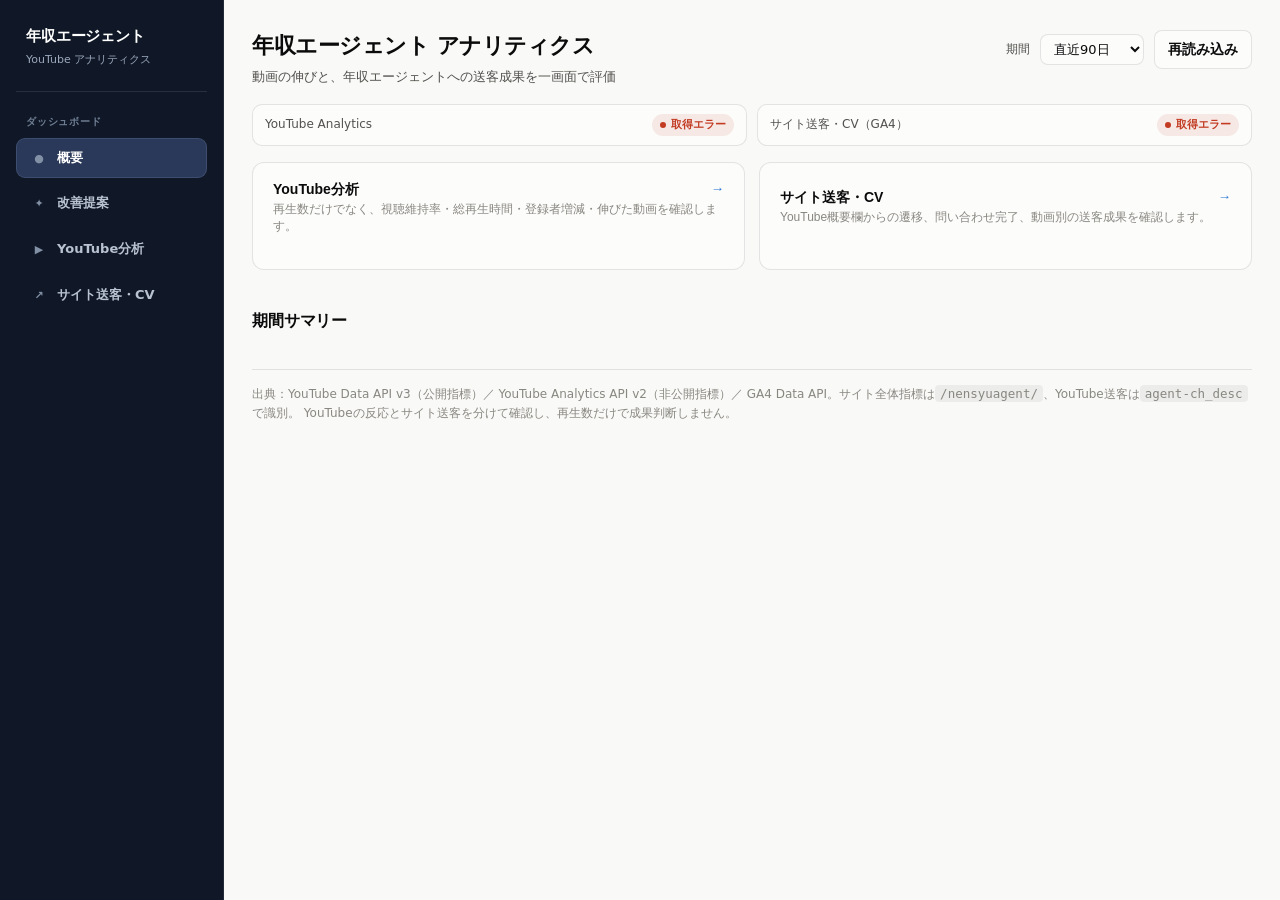
==== commit 2f18c1b0: "Improve recommendation accessibility and GA comparison" ====
--- a/youtube-dashboard/index.html
+++ b/youtube-dashboard/index.html
@@ -169,6 +169,8 @@
          border-radius: 8px; padding: 8px 10px; font-size: 12.5px; box-shadow: 0 6px 24px rgba(0,0,0,.14); max-width: 290px; }
   #tip b { display: block; margin-bottom: 3px; }
   #tip .r { color: var(--text-secondary); font-variant-numeric: tabular-nums; }
+  #tip.pinned { pointer-events: auto; }
+  #tip .tip-close { float: right; margin: -3px -4px 4px 8px; border: 0; background: transparent; color: var(--muted); font: 700 16px/1 system-ui; cursor: pointer; }
   @media (prefers-reduced-motion: reduce) { * { transition: none !important; } }
   .hide { display: none !important; }
   .skeleton { height: 88px; border-radius: 12px; margin-bottom: 12px; background: linear-gradient(90deg, var(--track), var(--surface-1), var(--track)); background-size: 200% 100%; animation: pulse 1.2s ease-in-out infinite; }
@@ -198,8 +200,7 @@
   .recommend-block li { margin: 7px 0; line-height: 1.55; }
   .recommend-block.good { border-left: 4px solid var(--series-3); }
   .recommend-block.caution { border-left: 4px solid var(--warn-line); }
-  .ideas-table { position: relative; }
-  .ideas-table::after { content: '横にスクロールできます →'; position: sticky; left: 8px; display: inline-block; margin: 5px 0; color: var(--muted); font-size: 10px; }
+  .ideas-scroll-hint { margin: 0 0 6px; color: var(--muted); font-size: 11px; }
   .ideas-table th:first-child, .ideas-table td:first-child { position: sticky; left: 0; z-index: 3; min-width: 210px; background: var(--surface-1); box-shadow: 5px 0 8px rgba(0,0,0,.05); }
   .evidence { color: var(--muted); font-size: 11px; }
   .mom { display: block; margin-top: 3px; color: var(--muted); font-size: 10px; white-space: nowrap; }
@@ -226,6 +227,7 @@
     .statusbar { grid-template-columns: 1fr; gap: 7px; }
     .overview-grid { grid-template-columns: 1fr; }
     .recommend-grid { grid-template-columns: 1fr; }
+    .ideas-table th:first-child, .ideas-table td:first-child { min-width: 160px; max-width: 160px; }
     .tiles { grid-template-columns: repeat(2, minmax(0, 1fr)); gap: 8px; }
     .tile { padding: 12px; }
     .tile .v { font-size: 23px; }
@@ -241,10 +243,10 @@
   <nav class="nav-group">
     <p class="nav-label">ダッシュボード</p>
     <div class="tabs" role="tablist" aria-label="分析メニュー">
-      <button class="tab" role="tab" aria-selected="true" data-tab="overview">概要</button>
-      <button class="tab" role="tab" aria-selected="false" data-tab="ideas">改善提案</button>
-      <button class="tab" role="tab" aria-selected="false" data-tab="yt">YouTube分析</button>
-      <button class="tab" role="tab" aria-selected="false" data-tab="ga">サイト送客・CV</button>
+      <button id="tab-overview" class="tab" role="tab" aria-controls="panel-overview" aria-selected="true" data-tab="overview">概要</button>
+      <button id="tab-ideas" class="tab" role="tab" aria-controls="panel-ideas" aria-selected="false" data-tab="ideas">改善提案</button>
+      <button id="tab-yt" class="tab" role="tab" aria-controls="panel-yt" aria-selected="false" data-tab="yt">YouTube分析</button>
+      <button id="tab-ga" class="tab" role="tab" aria-controls="panel-ga" aria-selected="false" data-tab="ga">サイト送客・CV</button>
     </div>
   </nav>
 </aside>
@@ -271,7 +273,7 @@
     <div class="statusitem"><span class="source">サイト送客・CV（GA4）</span><span class="badge" id="status-ga">確認中</span></div>
   </div>
 
-  <section id="panel-overview">
+  <section id="panel-overview" role="tabpanel" aria-labelledby="tab-overview">
     <div class="overview-grid">
       <button class="card overview-card" type="button" data-open-tab="yt">
         <span class="arrow">→</span><h2>YouTube分析</h2>
@@ -284,9 +286,9 @@
     </div>
     <div id="overview-data" class="overview-data"></div>
   </section>
-  <section id="panel-yt" class="hide"><div id="yt-body"></div></section>
-  <section id="panel-ga" class="hide"><div id="ga-body"></div></section>
-  <section id="panel-ideas" class="hide"><div id="ideas-body"></div></section>
+  <section id="panel-yt" role="tabpanel" aria-labelledby="tab-yt" class="hide"><div id="yt-body"></div></section>
+  <section id="panel-ga" role="tabpanel" aria-labelledby="tab-ga" class="hide"><div id="ga-body"></div></section>
+  <section id="panel-ideas" role="tabpanel" aria-labelledby="tab-ideas" class="hide"><div id="ideas-body"></div></section>
 
   <footer>
     出典：YouTube Data API v3（公開指標）／ YouTube Analytics API v2（非公開指標）／ GA4 Data API。サイト全体指標は<code>/nensyuagent/</code>、YouTube送客は<code>agent-ch_desc</code>で識別。
@@ -311,7 +313,7 @@
   function hideTip(force) {
     if (!force && pinnedHelp) return;
     tip.style.opacity = '0';
-    if (force) pinnedHelp = null;
+    if (force) { pinnedHelp = null; tip.classList.remove('pinned'); }
   }
 
   var HELP = {
@@ -392,7 +394,7 @@
 
   function showHelp(button, ev) {
     var r = button.getBoundingClientRect();
-    showTip('<b>' + esc(button.getAttribute('aria-label').replace('の計測方法と補足', '')) + '</b><span class="r">' +
+    showTip('<button class="tip-close" type="button" data-close-tip aria-label="補足を閉じる">×</button><b>' + esc(button.getAttribute('aria-label').replace('の計測方法と補足', '')) + '</b><span class="r">' +
       esc(button.getAttribute('data-help')) + '</span>', ev && ev.clientX ? ev : { clientX: r.left, clientY: r.top });
   }
 
@@ -1199,9 +1201,9 @@
     if (weak[0]) avoidItems.push('要因確認：「' + weak[0].title + '」は前期間差' + nf(weak[0].viewDiff) + '視聴（' + pct(weak[0].viewRate * 100, 1) + '）。同じ企画を止める前に、公開時期・タイトル・冒頭・尺を切り分けます。');
     if (lowestTopic) avoidItems.push('再設計仮説：「' + lowestTopic.topic + ' × ' + lowestTopic.lengthBand + '」は対象' + nf(lowestTopic.videos) + '本の中央値が' + nf(Math.round(lowestTopic.medianViews)) + '視聴。次回は訴求を変え、同条件で再測定します。');
     avoidItems.push('問い合わせ未帰属だけで企画を廃止しません。現在の概要欄遷移は' + nf(ga.ok ? (ga.body.youtubeSummary || {}).sessions : 0) + 'セッションのため、まず計測母数を増やします。');
-    host.appendChild(el('<div class="recommend-grid"><div class="recommend-block good"><h3>次に検証する企画仮説</h3><ul>' +
+    host.appendChild(el('<div class="recommend-grid"><div class="recommend-block good"><h3>次に検証する企画仮説' + helpIcon('改善提案サマリー') + '</h3><ul>' +
       goodItems.map(function (x) { return '<li>' + esc(x) + '</li>'; }).join('') + '</ul></div>' +
-      '<div class="recommend-block caution"><h3>再設計して検証する企画</h3><ul>' +
+      '<div class="recommend-block caution"><h3>再設計して検証する企画' + helpIcon('再設計候補') + '</h3><ul>' +
       avoidItems.map(function (x) { return '<li>' + esc(x) + '</li>'; }).join('') + '</ul></div></div>'));
 
     function analysisTable(title, note, data) {
@@ -1217,7 +1219,10 @@
       ];
       var table = data.length ? sortableTable(cols, data, { defaultSort: title.indexOf('再設計') >= 0 ? 'viewDiff' : 'views' }) : el('<p class="note">該当データなし</p>');
       if (data.length) table.classList.add('ideas-table');
-      host.appendChild(card(title, note, table));
+      var content = el('<div></div>');
+      if (data.length) content.appendChild(el('<p class="ideas-scroll-hint" aria-hidden="true">表は横にスクロールできます →</p>'));
+      content.appendChild(table);
+      host.appendChild(card(title, note, content));
     }
     analysisTable('既存動画の伸長候補', '両期間の上位200本に入り、今期間500視聴以上、かつ20%以上・100視聴以上増えた動画。初期表示は今期間視聴順です。', strong);
     analysisTable('新規動画の初動候補', '今期間に公開され1,000視聴以上の動画。既存動画の前期間比とは分けて確認します。', newHits);
@@ -1457,17 +1462,24 @@
     if (e.target.closest && e.target.closest('.help') !== pinnedHelp) hideTip();
   });
   document.addEventListener('click', function (e) {
+    if (e.target.closest && e.target.closest('[data-close-tip]')) { hideTip(true); return; }
     var button = e.target.closest && e.target.closest('.help');
     if (button) {
       e.preventDefault(); e.stopPropagation();
       pinnedHelp = pinnedHelp === button ? null : button;
-      if (pinnedHelp) showHelp(button, e); else hideTip(true);
+      if (pinnedHelp) { tip.classList.add('pinned'); showHelp(button, e); } else hideTip(true);
     } else hideTip(true);
   }, true);
   document.addEventListener('keydown', function (e) { if (e.key === 'Escape') hideTip(true); });
 
   Array.prototype.forEach.call(document.querySelectorAll('.tab'), function (t) {
     t.addEventListener('click', function () { selectTab(t.dataset.tab, true); });
+    t.addEventListener('keydown', function (e) {
+      if (e.key !== 'ArrowLeft' && e.key !== 'ArrowRight') return;
+      var tabs = Array.prototype.slice.call(document.querySelectorAll('.tab'));
+      var next = (tabs.indexOf(t) + (e.key === 'ArrowRight' ? 1 : -1) + tabs.length) % tabs.length;
+      e.preventDefault(); tabs[next].focus(); tabs[next].click();
+    });
   });
   Array.prototype.forEach.call(document.querySelectorAll('[data-open-tab]'), function (b) {
     b.addEventListener('click', function () {
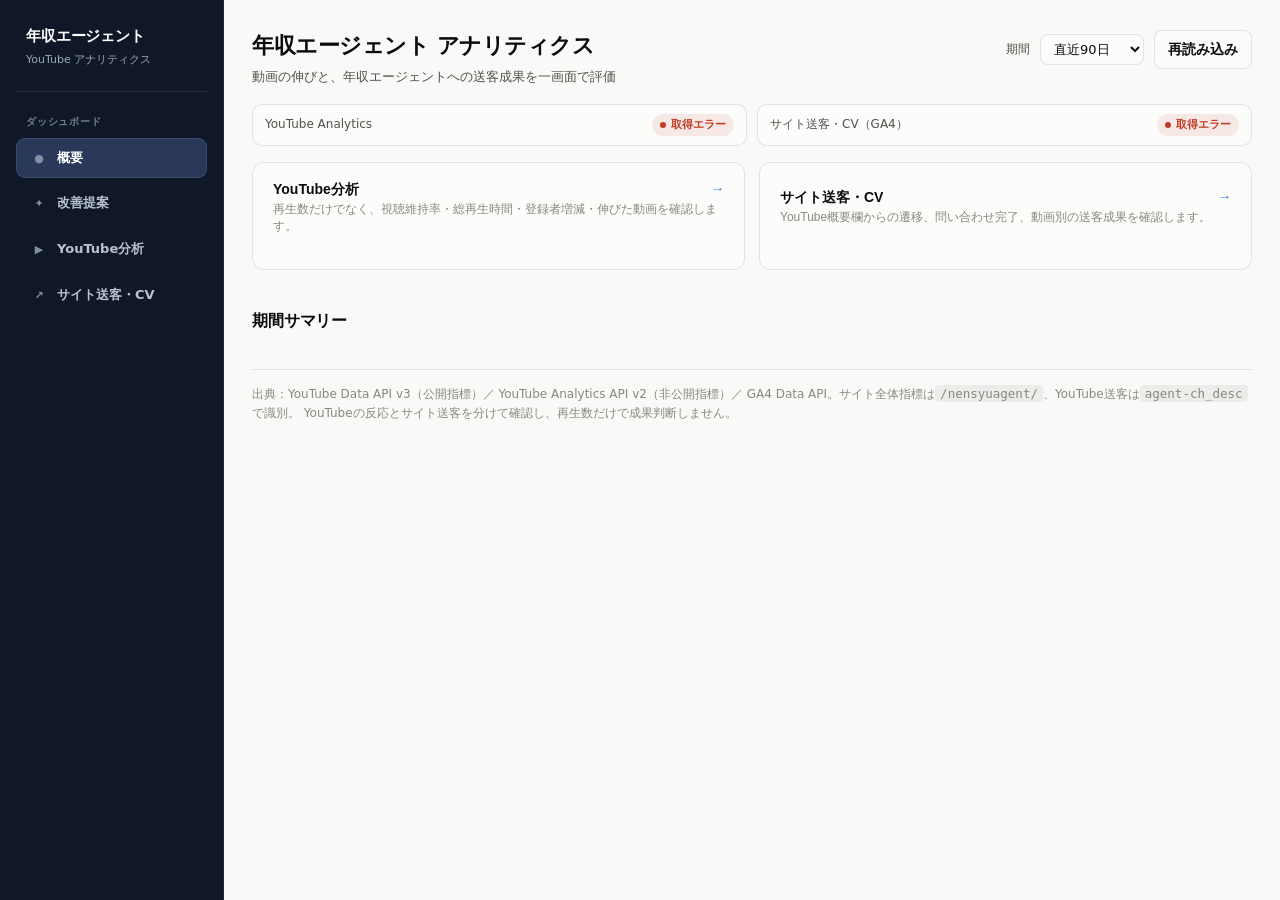
==== commit 4c7ab370: "Add conversion metrics to period performance" ====
--- a/youtube-dashboard/index.html
+++ b/youtube-dashboard/index.html
@@ -333,6 +333,8 @@
     'YouTube概要欄 問い合わせ完了': 'sessionManualAdContentが「agent-ch_desc」のセッションに帰属する「CV_求職者all」のイベント数です。',
     'YouTube概要欄 問い合わせ率': 'YouTube概要欄経由の問い合わせ完了イベント数÷概要欄遷移セッション数です。同一人物の重複イベントを除く成約率ではありません。',
     'YouTube概要欄 問い合わせイベント / セッション': 'YouTube概要欄経由の問い合わせ完了イベント数÷概要欄遷移セッション数です。同一人物の重複イベントを除くCVRではなく、100%を超える可能性があります。',
+    '概要欄遷移数': 'GA4のsessionManualAdContentが「agent-ch_desc」と完全一致するセッション数です。YouTube上のリンククリック数ではありません。',
+    '問い合わせ数': '概要欄遷移セッションに帰属した、GA4の「CV_求職者all」イベント数です。ユニークリード数ではありません。',
     '問い合わせイベント / セッション': '問い合わせ完了イベント数÷概要欄遷移セッション数です。ユニークユーザー単位のCVRではありません。',
     'セッションキーイベント率': 'GA4のsessionKeyEventRateです。キーイベント数÷セッション数ではなく、キーイベントが発生したセッションの割合です。',
     '視聴回数の推移': 'YouTube Analytics APIの日別viewsです。45日を超える場合は読みやすさのため7日単位で合計します。',
@@ -752,7 +754,9 @@
       '日次・暦週（月曜〜日曜）・暦月で切替。最新' + (ana.ok && ana.body.lagDays ? ana.body.lagDays : 3) +
       '日は未確定のため含めません。維持率は視聴回数加重の参考値です。',
       timeAnalysis(daily, days <= 28 ? 'day' : days <= 180 ? 'week' : 'month',
-        dashboardState.monthlyAna && dashboardState.monthlyAna.ok ? dashboardState.monthlyAna.body.reports.daily || [] : [])));
+        dashboardState.monthlyAna && dashboardState.monthlyAna.ok ? dashboardState.monthlyAna.body.reports.daily || [] : [],
+        dashboardState.ga && dashboardState.ga.ok ? dashboardState.ga.body : null,
+        dashboardState.monthlyGa && dashboardState.monthlyGa.ok ? dashboardState.monthlyGa.body : null)));
 
     if (A && A.trafficSource && A.trafficSource.length) {
       var LABELS = {
@@ -1346,20 +1350,36 @@
     });
   }
 
-  function timeAnalysis(rows, initialUnit, monthlyRows) {
+  function timeAnalysis(rows, initialUnit, monthlyRows, gaData, monthlyGaData) {
     var host = el('<div></div>');
     var controls = el('<div class="analysis-controls">' +
       '<label>集計単位<select data-role="unit"><option value="day">日次</option><option value="week">週次</option><option value="month">月次</option></select></label>' +
-      '<label>表示指標<select data-role="metric"><option value="views">視聴回数</option><option value="watchMin">総再生時間</option><option value="retention">平均視聴維持率（参考）</option><option value="netSubs">登録者純増</option></select></label></div>');
+      '<label>表示指標<select data-role="metric"><option value="views">視聴回数</option><option value="watchMin">総再生時間</option><option value="retention">平均視聴維持率（参考）</option><option value="netSubs">登録者純増</option><option value="sessions">概要欄遷移数</option><option value="inquiries">問い合わせ数</option></select></label></div>');
     var compareHost = el('<div></div>'), chartHost = el('<div></div>'), tableHost = el('<div></div>');
     controls.querySelector('[data-role="unit"]').value = initialUnit || 'week';
     function draw() {
       var unit = controls.querySelector('[data-role="unit"]').value;
       var metric = controls.querySelector('[data-role="metric"]').value;
-      var allGrouped = aggregateRows(unit === 'month' && monthlyRows && monthlyRows.length ? monthlyRows : rows, unit);
+      var sourceRows = unit === 'month' && monthlyRows && monthlyRows.length ? monthlyRows : rows;
+      var sourceGa = unit === 'month' && monthlyGaData ? monthlyGaData : gaData;
+      var allGrouped = aggregateRows(sourceRows, unit);
+      if (sourceGa && sourceRows.length) {
+        var gaGrouped = conversionBuckets(sourceRows, sourceGa.youtubeDaily || [], sourceGa.youtubeInquiryDaily || [], unit,
+          normDate(sourceRows[0].day), normDate(sourceRows[sourceRows.length - 1].day));
+        var gaByPeriod = {};
+        gaGrouped.forEach(function (g) { gaByPeriod[g.period] = g; });
+        allGrouped.forEach(function (g) {
+          var match = gaByPeriod[g.period];
+          g.sessions = match ? match.sessions : 0;
+          g.inquiries = match ? match.inquiries : 0;
+          g.trackingBefore = match ? match.trackingBefore : false;
+        });
+      } else {
+        allGrouped.forEach(function (g) { g.sessions = null; g.inquiries = null; g.trackingBefore = true; });
+      }
       allGrouped.forEach(function (g, i) { g.previous = i ? allGrouped[i - 1] : null; });
       var grouped = unit === 'month' ? allGrouped.slice(-6) : allGrouped;
-      var labels = { views: '視聴回数', watchMin: '総再生時間（分）', netSubs: '登録者純増', retention: '平均視聴維持率（視聴回数加重）' };
+      var labels = { views: '視聴回数', watchMin: '総再生時間（分）', netSubs: '登録者純増', retention: '平均視聴維持率（視聴回数加重）', sessions: '概要欄遷移数', inquiries: '問い合わせ数' };
       chartHost.innerHTML = '';
       compareHost.innerHTML = '';
       var complete = grouped.filter(function (g) { return !g.partial; });
@@ -1383,7 +1403,9 @@
         { key: 'views', head: '視聴回数', num: true, render: function (g) { return esc(nf(g.views)) + (unit === 'month' && g.previous ? mom(g.views, g.previous.views, { partial: g.partial, previousPartial: g.previous.partial }) : ''); } },
         { key: 'watchMin', head: '総再生時間', num: true, render: function (g) { return esc(watchAmount(g.watchMin)) + (unit === 'month' && g.previous ? mom(g.watchMin, g.previous.watchMin, { partial: g.partial, previousPartial: g.previous.partial }) : ''); } },
         { key: 'retention', head: '維持率', num: true, render: function (g) { return esc(pct(g.retention, 1)) + (unit === 'month' && g.previous ? mom(g.retention, g.previous.retention, { partial: g.partial, previousPartial: g.previous.partial, kind: 'point', scale: 1, unit: 'pt', digits: 1 }) : ''); } },
-        { key: 'netSubs', head: '登録者純増', num: true, render: function (g) { return esc((g.netSubs >= 0 ? '+' : '') + nf(g.netSubs)) + (unit === 'month' && g.previous ? mom(g.netSubs, g.previous.netSubs, { partial: g.partial, previousPartial: g.previous.partial, kind: 'signed' }) : ''); } }
+        { key: 'netSubs', head: '登録者純増', num: true, render: function (g) { return esc((g.netSubs >= 0 ? '+' : '') + nf(g.netSubs)) + (unit === 'month' && g.previous ? mom(g.netSubs, g.previous.netSubs, { partial: g.partial, previousPartial: g.previous.partial, kind: 'signed' }) : ''); } },
+        { key: 'sessions', head: '概要欄遷移数', num: true, render: function (g) { return g.sessions == null ? '—<span class="mom">計測前</span>' : esc(nf(g.sessions)) + (unit === 'month' && g.previous ? mom(g.sessions, g.previous.sessions, { partial: g.partial, previousPartial: g.previous.partial }) : ''); } },
+        { key: 'inquiries', head: '問い合わせ数', num: true, render: function (g) { return g.inquiries == null ? '—<span class="mom">計測前</span>' : esc(nf(g.inquiries)) + (unit === 'month' && g.previous ? mom(g.inquiries, g.previous.inquiries, { partial: g.partial, previousPartial: g.previous.partial }) : ''); } }
       ];
       tableHost.innerHTML = ''; tableHost.appendChild(sortableTable(cols, grouped, { defaultSort: 'period' }));
     }
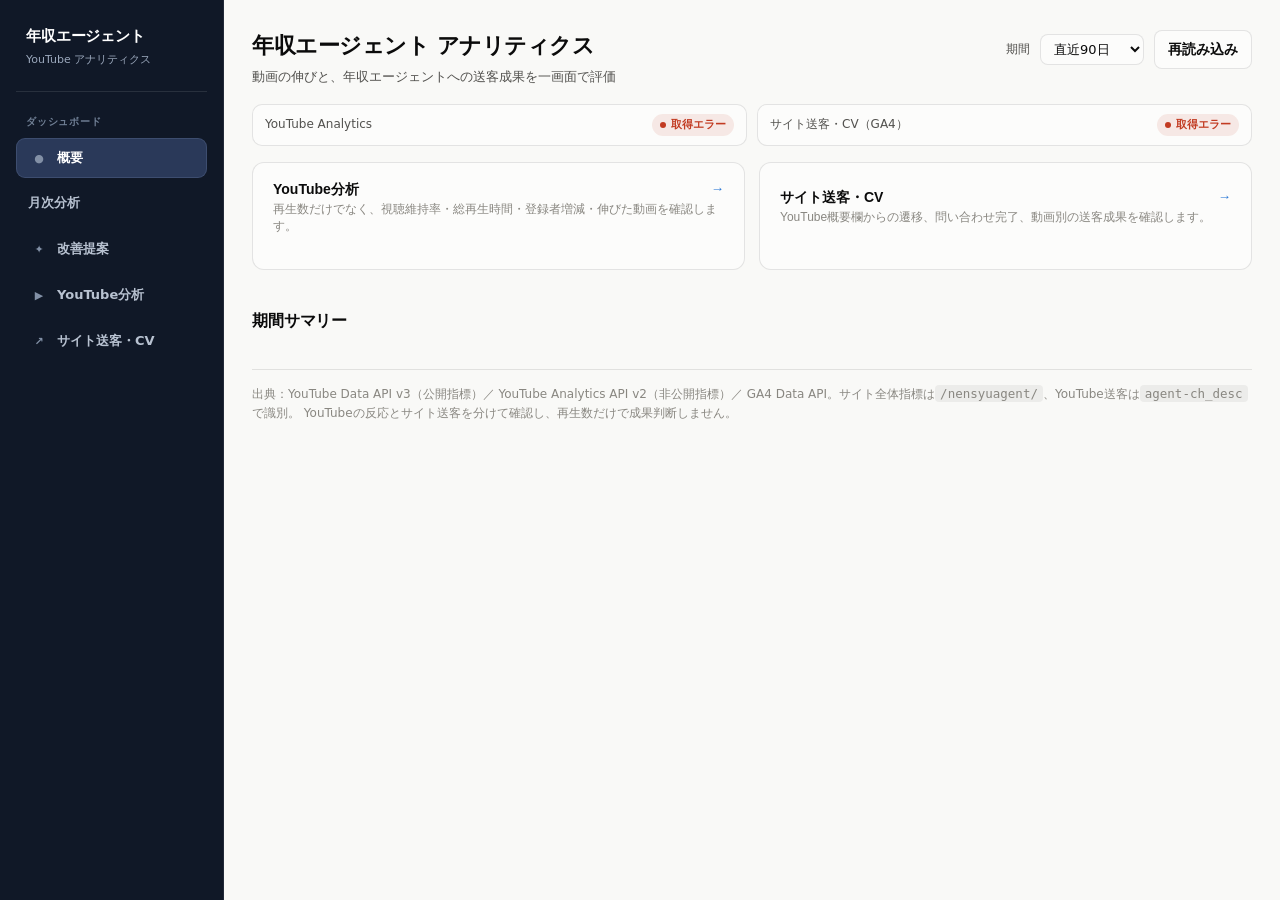
==== commit 5eace973: "Add monthly executive summary tab" ====
--- a/youtube-dashboard/index.html
+++ b/youtube-dashboard/index.html
@@ -244,6 +244,7 @@
     <p class="nav-label">ダッシュボード</p>
     <div class="tabs" role="tablist" aria-label="分析メニュー">
       <button id="tab-overview" class="tab" role="tab" aria-controls="panel-overview" aria-selected="true" data-tab="overview">概要</button>
+      <button id="tab-monthly" class="tab" role="tab" aria-controls="panel-monthly" aria-selected="false" data-tab="monthly">月次分析</button>
       <button id="tab-ideas" class="tab" role="tab" aria-controls="panel-ideas" aria-selected="false" data-tab="ideas">改善提案</button>
       <button id="tab-yt" class="tab" role="tab" aria-controls="panel-yt" aria-selected="false" data-tab="yt">YouTube分析</button>
       <button id="tab-ga" class="tab" role="tab" aria-controls="panel-ga" aria-selected="false" data-tab="ga">サイト送客・CV</button>
@@ -286,6 +287,7 @@
     </div>
     <div id="overview-data" class="overview-data"></div>
   </section>
+  <section id="panel-monthly" role="tabpanel" aria-labelledby="tab-monthly" class="hide"><div id="monthly-body"></div></section>
   <section id="panel-yt" role="tabpanel" aria-labelledby="tab-yt" class="hide"><div id="yt-body"></div></section>
   <section id="panel-ga" role="tabpanel" aria-labelledby="tab-ga" class="hide"><div id="ga-body"></div></section>
   <section id="panel-ideas" role="tabpanel" aria-labelledby="tab-ideas" class="hide"><div id="ideas-body"></div></section>
@@ -345,6 +347,9 @@
     '視聴回数 トップ3': '選択期間のYouTube Analytics viewsが多い3動画です。動画の公開時期が異なるため初速比較ではありません。',
     '今やること': '前期間比、サイト送客率、登録者獲得効率からルールベースで生成した確認候補です。因果関係を断定するものではありません。',
     '改善提案サマリー': '動画別の今期間と直前同日数、視聴維持率、登録者効率、GA4のセッション帰属問い合わせを結合したルールベース分析です。テーマはタイトル語、尺帯は動画時間から自動で仮分類しています。',
+    '月次総まとめ': '直近210日の日次データを暦月で集計し、最新月と前月を比較します。YouTube Analyticsの確定遅延により直近3日は含みません。',
+    '月次KPI比較': '対象月と前月を同じ指標で比較します。維持率は視聴回数加重、CVはGA4イベント数です。',
+    '対象月の週別推移': '対象月の日次データを月曜始まりの暦週で集計します。月をまたぐ週は対象月内の日付だけを集計します。',
     '伸長を再検証する動画': '両期間の上位200本に入り、今期間500視聴以上、前期間100視聴以上、かつ20%以上・100視聴以上増えた既存動画の件数です。',
     '既存動画の伸長候補': '両期間の上位200本に入り、今期間500視聴以上、前期間100視聴以上、かつ20%以上・100視聴以上増えた動画です。',
     '新規動画の初動候補': '今期間に公開され、今期間1,000視聴以上の動画です。既存動画の前期間比とは分けて評価します。',
@@ -1348,6 +1353,79 @@
       g.partial = (first && first > g.start) || (last && last < g.end);
       return g;
     });
+  }
+
+  function renderMonthly() {
+    var host = document.getElementById('monthly-body');
+    var ana = dashboardState.monthlyAna, ga = dashboardState.monthlyGa;
+    host.innerHTML = '';
+    if (!ana || !ga) {
+      host.innerHTML = '<div class="skeleton" aria-label="読み込み中"></div><div class="skeleton" aria-hidden="true"></div>';
+      return;
+    }
+    if (!ana.ok || !ga.ok) {
+      host.appendChild(setupCard('月次分析を読み込めません', 'YouTube AnalyticsとGA4の両方が接続済みの場合に表示します。', []));
+      return;
+    }
+    var ytDaily = ana.body.reports.daily || [], gaBody = ga.body;
+    if (!ytDaily.length) { host.appendChild(el('<p class="note">月次データがありません。</p>')); return; }
+    var months = aggregateRows(ytDaily, 'month');
+    var cvMonths = conversionBuckets(ytDaily, gaBody.youtubeDaily || [], gaBody.youtubeInquiryDaily || [], 'month',
+      ana.body.period.startDate, ana.body.period.endDate);
+    var cvByMonth = {};
+    cvMonths.forEach(function (g) { cvByMonth[g.period] = g; });
+    months.forEach(function (g) {
+      var cv = cvByMonth[g.period];
+      g.sessions = cv ? cv.sessions : null; g.inquiries = cv ? cv.inquiries : null;
+      g.sessionPerK = cv ? cv.sessionPerK : null; g.inquiryRate = cv ? cv.inquiryRate : null;
+    });
+    var current = months[months.length - 1], previous = months.length > 1 ? months[months.length - 2] : null;
+    var monthLabel = current.start.slice(0, 7).replace('-', '年') + '月';
+    var dataThrough = ana.body.period.endDate;
+    var summaryNote = monthLabel + '（' + current.start + '〜' + dataThrough + '）を総括。' +
+      (current.partial ? current.end + 'までの月確定前データを含まず、前月比は参考値です。' : '暦月の確定値です。');
+    host.appendChild(card('月次総まとめ', summaryNote, tiles([
+      ['視聴回数', compact(current.views), monthLabel, previous ? delta(current.views, previous.views, '前月比') : null],
+      ['総再生時間', watchAmount(current.watchMin), monthLabel, previous ? delta(current.watchMin, previous.watchMin, '前月比') : null],
+      ['平均視聴維持率', pct(current.retention, 1), '視聴回数加重', previous ? { label: ((current.retention - previous.retention) >= 0 ? '↑ +' : '↓ ') + Math.abs(current.retention - previous.retention).toFixed(1) + 'pt 前月差', state: current.retention > previous.retention ? 'up' : current.retention < previous.retention ? 'down' : '' } : null],
+      ['登録者純増', (current.netSubs >= 0 ? '+' : '') + nf(current.netSubs), monthLabel, previous ? signedDelta(current.netSubs, previous.netSubs, '前月差') : null],
+      ['概要欄遷移数', current.sessions == null ? '—' : nf(current.sessions), current.sessions == null ? '計測前' : monthLabel, previous && previous.sessions != null ? delta(current.sessions, previous.sessions, '前月比') : null],
+      ['問い合わせ数', current.inquiries == null ? '—' : nf(current.inquiries), current.inquiries == null ? '計測前' : 'CV_求職者all', previous && previous.inquiries != null ? delta(current.inquiries, previous.inquiries, '前月比') : null]
+    ])));
+
+    var compareRows = [previous, current].filter(Boolean);
+    var compareCols = [
+      { key: 'period', head: '対象月', render: function (g) { return esc(g.start.slice(0, 7)) + (g.partial ? '<span class="partial">集計途中</span>' : ''); } },
+      { key: 'views', head: '視聴回数', num: true, render: function (g) { return esc(nf(g.views)); } },
+      { key: 'watchMin', head: '総再生時間', num: true, render: function (g) { return esc(watchAmount(g.watchMin)); } },
+      { key: 'retention', head: '維持率', num: true, render: function (g) { return esc(pct(g.retention, 1)); } },
+      { key: 'netSubs', head: '登録者純増', num: true, render: function (g) { return esc((g.netSubs >= 0 ? '+' : '') + nf(g.netSubs)); } },
+      { key: 'sessions', head: '概要欄遷移数', num: true, render: function (g) { return g.sessions == null ? '—<span class="mom">計測前</span>' : esc(nf(g.sessions)); } },
+      { key: 'inquiries', head: '問い合わせ数', num: true, render: function (g) { return g.inquiries == null ? '—<span class="mom">計測前</span>' : esc(nf(g.inquiries)); } },
+      { key: 'sessionPerK', head: '送客 / 1,000視聴', num: true, render: function (g) { return g.sessionPerK == null ? '—' : esc(nf(g.sessionPerK)); } }
+    ];
+    host.appendChild(card('月次KPI比較', '対象月と前月を横並びで確認します。', sortableTable(compareCols, compareRows, { defaultSort: 'period' })));
+
+    var targetRows = ytDaily.filter(function (r) { return normDate(r.day).slice(0, 7) === current.start.slice(0, 7); });
+    var weeks = aggregateRows(targetRows, 'week');
+    var cvWeeks = conversionBuckets(targetRows, gaBody.youtubeDaily || [], gaBody.youtubeInquiryDaily || [], 'week', current.start, dataThrough);
+    var cvWeekMap = {}; cvWeeks.forEach(function (g) { cvWeekMap[g.period] = g; });
+    weeks.forEach(function (g) { var cv = cvWeekMap[g.period]; g.sessions = cv ? cv.sessions : null; g.inquiries = cv ? cv.inquiries : null; });
+    var weekCols = [
+      { key: 'period', head: '週', render: function (g) { return esc(g.start + ' 〜 ' + g.end) + (g.partial ? '<span class="partial">集計途中</span>' : ''); } },
+      { key: 'views', head: '視聴回数', num: true, render: function (g) { return esc(nf(g.views)); } },
+      { key: 'watchMin', head: '総再生時間', num: true, render: function (g) { return esc(watchAmount(g.watchMin)); } },
+      { key: 'netSubs', head: '登録者純増', num: true, render: function (g) { return esc((g.netSubs >= 0 ? '+' : '') + nf(g.netSubs)); } },
+      { key: 'sessions', head: '概要欄遷移数', num: true, render: function (g) { return g.sessions == null ? '—' : esc(nf(g.sessions)); } },
+      { key: 'inquiries', head: '問い合わせ数', num: true, render: function (g) { return g.inquiries == null ? '—' : esc(nf(g.inquiries)); } }
+    ];
+    host.appendChild(card('対象月の週別推移', monthLabel + '内の日次データを週単位で集計しています。', sortableTable(weekCols, weeks, { defaultSort: 'period' })));
+
+    var actions = [];
+    if (previous && previous.views) actions.push('視聴回数は前月比' + (((current.views - previous.views) / previous.views * 100) >= 0 ? '+' : '') + ((current.views - previous.views) / previous.views * 100).toFixed(1) + '%。公開本数と上位動画の寄与をYouTube分析で確認します。');
+    if (current.sessions != null) actions.push('概要欄遷移は1,000視聴あたり' + nf(current.sessionPerK) + '件。上位視聴動画のCTAとutm_idを優先点検します。');
+    if (current.inquiries != null) actions.push('問い合わせは' + nf(current.inquiries) + 'イベント。母数が小さいため、単月だけで企画の継続・停止を断定しません。');
+    host.appendChild(card('翌月に向けた確認事項', '月次データから自動生成した確認候補です。', el('<ul class="actions">' + actions.map(function (x) { return '<li>' + esc(x) + '</li>'; }).join('') + '</ul>')));
   }
 
   function timeAnalysis(rows, initialUnit, monthlyRows, gaData, monthlyGaData) {
@@ -1421,7 +1499,7 @@
     dashboardState.ana = null;
     dashboardState.ga = null;
     ['yt', 'ga'].forEach(function (id) { setStatus(id, '確認中', ''); });
-    ['yt-body', 'ga-body', 'ideas-body'].forEach(function (id) {
+    ['yt-body', 'ga-body', 'ideas-body', 'monthly-body'].forEach(function (id) {
       document.getElementById(id).innerHTML = '<div class="skeleton" aria-label="読み込み中"></div><div class="skeleton" aria-hidden="true"></div>';
     });
 
@@ -1439,11 +1517,12 @@
       if (dashboardState.ga) renderGA4(dashboardState.ga);
       renderOverview();
       renderIdeas();
+      renderMonthly();
     });
 
     getJSON('/api/ga4?days=' + days).catch(softFail).then(function (r) {
       if (generation !== loadGeneration) return;
-      dashboardState.ga = r; renderGA4(r); renderOverview(); renderIdeas();
+      dashboardState.ga = r; renderGA4(r); renderOverview(); renderIdeas(); renderMonthly();
     });
 
     if (!dashboardState.monthlyAna || !dashboardState.monthlyGa) {
@@ -1455,6 +1534,7 @@
         dashboardState.monthlyAna = res[0]; dashboardState.monthlyGa = res[1];
         if (dashboardState.pub && dashboardState.ana) renderYouTube(dashboardState.pub, dashboardState.ana);
         if (dashboardState.ga) renderGA4(dashboardState.ga);
+        renderMonthly();
       });
     }
   }
@@ -1465,7 +1545,7 @@
       x.setAttribute('aria-selected', String(selected));
       document.getElementById('panel-' + x.dataset.tab).classList.toggle('hide', !selected);
     });
-    if (updateHash) history.replaceState(null, '', name === 'overview' ? '#overview' : name === 'yt' ? '#youtube' : name === 'ga' ? '#ga4' : '#ideas');
+    if (updateHash) history.replaceState(null, '', name === 'overview' ? '#overview' : name === 'monthly' ? '#monthly' : name === 'yt' ? '#youtube' : name === 'ga' ? '#ga4' : '#ideas');
   }
 
   document.addEventListener('mouseover', function (e) {
@@ -1511,7 +1591,7 @@
   document.getElementById('reload').addEventListener('click', loadAll);
   document.getElementById('range').addEventListener('change', loadAll);
 
-  var initialHash = location.hash === '#youtube' ? 'yt' : location.hash === '#ga4' ? 'ga' : location.hash === '#ideas' ? 'ideas' : 'overview';
+  var initialHash = location.hash === '#youtube' ? 'yt' : location.hash === '#ga4' ? 'ga' : location.hash === '#ideas' ? 'ideas' : location.hash === '#monthly' ? 'monthly' : 'overview';
   selectTab(initialHash, false);
   loadAll();
 })();
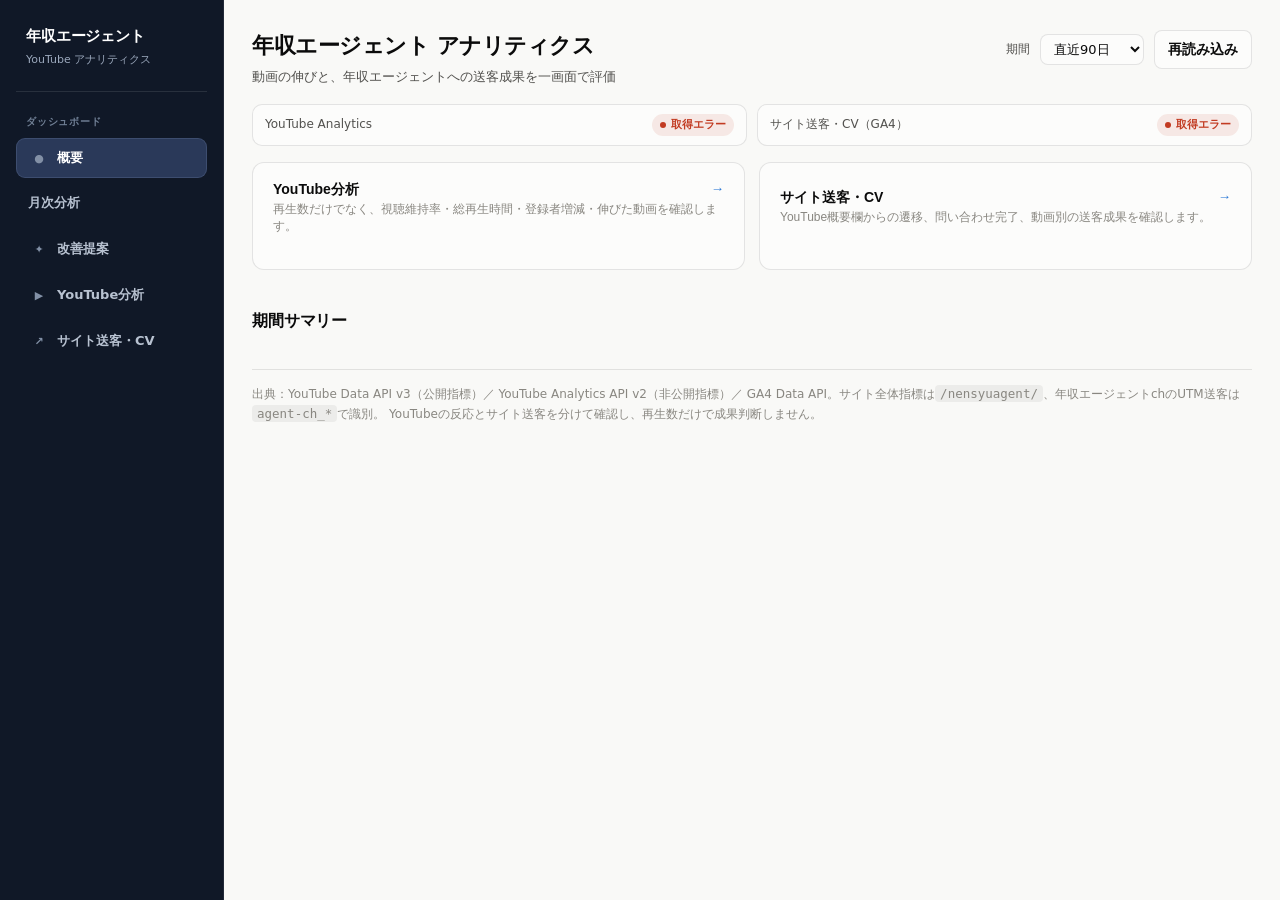
==== commit 3ab5af2c: "Align YouTube CV attribution with GA4 UTM rules" ====
--- a/youtube-dashboard/index.html
+++ b/youtube-dashboard/index.html
@@ -33,6 +33,14 @@
     --muted: #898781; --grid: #2c2c2a; --axis: #383835; --border: rgba(255,255,255,0.10);
     --series-1: #3987e5; --series-2: #d95926; --series-3: #199e70; --track: rgba(255,255,255,0.07);
     --warn-ink: #fab219; --warn-bg: rgba(250,178,25,0.10); --warn-line: rgba(250,178,25,0.32);
+  }
+  :root[data-theme="dark"] .delta.up { color: #55d9aa; }
+  :root[data-theme="dark"] .delta.down { color: #ff8068; }
+  :root[data-theme="dark"] .partial { color: #b9b7b0; }
+  @media (prefers-color-scheme: dark) {
+    :root:not([data-theme="light"]) .delta.up { color: #55d9aa; }
+    :root:not([data-theme="light"]) .delta.down { color: #ff8068; }
+    :root:not([data-theme="light"]) .partial { color: #b9b7b0; }
   }
 
   * { box-sizing: border-box; }
@@ -147,6 +155,8 @@
   table { width: 100%; border-collapse: collapse; font-size: 13px; }
   th, td { padding: 8px 10px; text-align: left; border-bottom: 1px solid var(--border); vertical-align: top; }
   th { color: var(--text-secondary); font-size: 12px; font-weight: 600; white-space: nowrap; cursor: pointer; user-select: none; }
+  .sort-button { appearance: none; border: 0; padding: 0; background: transparent; color: inherit; font: inherit; font-weight: inherit; cursor: pointer; }
+  .sort-button:focus-visible { outline: 2px solid var(--series-1); outline-offset: 2px; border-radius: 3px; }
   thead th { position: sticky; top: 0; z-index: 2; background: var(--surface-1); }
   th:hover { color: var(--text-primary); }
   th.num, td.num { text-align: right; font-variant-numeric: tabular-nums; white-space: nowrap; }
@@ -206,6 +216,35 @@
   .mom { display: block; margin-top: 3px; color: var(--muted); font-size: 10px; white-space: nowrap; }
   .mom.up { color: var(--ok); }
   .mom.down { color: var(--danger); }
+  .report-index { position: sticky; top: 10px; z-index: 5; display: flex; flex-wrap: wrap; gap: 7px; margin: 0 0 16px; padding: 10px; border: 1px solid var(--border); border-radius: 10px; background: var(--surface-1); }
+  .report-index a { padding: 5px 9px; border-radius: 999px; background: var(--track); color: var(--text-secondary); font-size: 11px; font-weight: 700; text-decoration: none; }
+  .report-index a:hover { color: var(--series-1); }
+  .executive-verdict { border-left: 5px solid var(--series-1); padding: 13px 15px; background: rgba(42,120,214,.06); border-radius: 8px; }
+  .executive-verdict .verdict { margin: 0 0 4px; font-size: 18px; font-weight: 750; line-height: 1.45; }
+  .executive-verdict .basis { margin: 0; color: var(--text-secondary); font-size: 12px; }
+  .funnel-diagnosis { display: grid; grid-template-columns: repeat(4, minmax(0,1fr)); gap: 9px; }
+  .funnel-diagnosis .stage-card { border: 1px solid var(--border); border-radius: 10px; padding: 13px; }
+  .stage-card .stage-no { color: var(--muted); font-size: 10px; font-weight: 800; letter-spacing: .05em; }
+  .stage-card strong { display: block; margin: 3px 0; font-size: 13px; }
+  .stage-card .stage-value { font-size: 21px; font-weight: 750; font-variant-numeric: tabular-nums; }
+  .stage-card .stage-note { margin-top: 4px; color: var(--muted); font-size: 11px; }
+  .stage-card.good { border-top: 3px solid var(--series-3); }
+  .stage-card.warn { border-top: 3px solid #e9a012; }
+  .stage-card.bad { border-top: 3px solid #c23b22; }
+  .alert-list { display: grid; gap: 9px; }
+  .analysis-alert { display: grid; grid-template-columns: 66px minmax(0,1fr); gap: 11px; align-items: start; padding: 12px; border: 1px solid var(--border); border-radius: 9px; }
+  .severity { display: inline-flex; justify-content: center; padding: 2px 7px; border-radius: 999px; font-size: 10px; font-weight: 800; }
+  .severity.high { color: #b52c18; background: rgba(194,59,34,.11); }
+  .severity.medium { color: var(--warn-ink); background: var(--warn-bg); }
+  .severity.info { color: #1768bd; background: rgba(42,120,214,.10); }
+  .analysis-alert strong { display: block; font-size: 13px; }
+  .analysis-alert p { margin: 2px 0 0; color: var(--text-secondary); font-size: 12px; }
+  .action-plan { display: grid; gap: 9px; }
+  .action-row { display: grid; grid-template-columns: 62px 1.2fr 1fr; gap: 12px; padding: 12px; border-bottom: 1px solid var(--border); }
+  .action-row:last-child { border-bottom: 0; }
+  .action-when { color: var(--series-1); font-size: 11px; font-weight: 800; }
+  .action-row strong { display: block; font-size: 13px; }
+  .action-check { color: var(--text-secondary); font-size: 12px; }
   @media (max-width: 720px) {
     .funnel { grid-template-columns: repeat(2, minmax(0, 1fr)); }
     .analysis-controls label { flex: 1 1 130px; }
@@ -233,6 +272,11 @@
     .tile .v { font-size: 23px; }
     .card { padding: 14px; }
     .hrow { grid-template-columns: minmax(100px, 1fr) 42% auto; gap: 7px; }
+    .report-index { top: 67px; overflow-x: auto; flex-wrap: nowrap; }
+    .report-index a { flex: 0 0 auto; }
+    .funnel-diagnosis { grid-template-columns: repeat(2, minmax(0,1fr)); }
+    .action-row { grid-template-columns: 54px minmax(0,1fr); }
+    .action-check { grid-column: 2; }
   }
 </style>
 </head>
@@ -293,7 +337,7 @@
   <section id="panel-ideas" role="tabpanel" aria-labelledby="tab-ideas" class="hide"><div id="ideas-body"></div></section>
 
   <footer>
-    出典：YouTube Data API v3（公開指標）／ YouTube Analytics API v2（非公開指標）／ GA4 Data API。サイト全体指標は<code>/nensyuagent/</code>、YouTube送客は<code>agent-ch_desc</code>で識別。
+    出典：YouTube Data API v3（公開指標）／ YouTube Analytics API v2（非公開指標）／ GA4 Data API。サイト全体指標は<code>/nensyuagent/</code>、年収エージェントchのUTM送客は<code>agent-ch_*</code>で識別。
     YouTubeの反応とサイト送客を分けて確認し、再生数だけで成果判断しません。
   </footer>
 </main>
@@ -335,7 +379,11 @@
     'YouTube概要欄 問い合わせ完了': 'sessionManualAdContentが「agent-ch_desc」のセッションに帰属する「CV_求職者all」のイベント数です。',
     'YouTube概要欄 問い合わせ率': 'YouTube概要欄経由の問い合わせ完了イベント数÷概要欄遷移セッション数です。同一人物の重複イベントを除く成約率ではありません。',
     'YouTube概要欄 問い合わせイベント / セッション': 'YouTube概要欄経由の問い合わせ完了イベント数÷概要欄遷移セッション数です。同一人物の重複イベントを除くCVRではなく、100%を超える可能性があります。',
-    '概要欄遷移数': 'GA4のsessionManualAdContentが「agent-ch_desc」と完全一致するセッション数です。YouTube上のリンククリック数ではありません。',
+    '年収エージェントch UTM遷移': 'sessionManualAdContentが「agent-ch_」で始まるセッションです。概要欄、固定コメント、カード、終了画面など、管理表に沿った年収エージェントchのUTMを合算します。',
+    '年収エージェントch UTM問い合わせ': 'agent-ch_* のセッションに帰属した「CV_求職者all」イベント数です。ユニークリード数ではありません。',
+    '未タグ YouTube referral': 'sessionSourceMediumが「youtube.com / referral」のセッションです。UTMがないため、年収エージェントch・年収チャンネル・個別動画のどれかは特定できません。参考値として別枠表示します。',
+    '計測範囲の内訳': '概要欄、固定コメント等を含むチャンネルUTM、UTMなしのYouTube referral、サイト全体CVを混同しないための内訳です。重複加算はしません。',
+    '概要欄遷移数': 'GA4のsessionManualAdContentが「agent-ch_desc」で始まるセッション数です。末尾に詳細値がある場合も含みます。YouTube上のリンククリック数ではありません。',
     '問い合わせ数': '概要欄遷移セッションに帰属した、GA4の「CV_求職者all」イベント数です。ユニークリード数ではありません。',
     '問い合わせイベント / セッション': '問い合わせ完了イベント数÷概要欄遷移セッション数です。ユニークユーザー単位のCVRではありません。',
     'セッションキーイベント率': 'GA4のsessionKeyEventRateです。キーイベント数÷セッション数ではなく、キーイベントが発生したセッションの割合です。',
@@ -350,6 +398,14 @@
     '月次総まとめ': '直近210日の日次データを暦月で集計し、最新月と前月を比較します。YouTube Analyticsの確定遅延により直近3日は含みません。',
     '月次KPI比較': '対象月と前月を同じ指標で比較します。維持率は視聴回数加重、CVはGA4イベント数です。',
     '対象月の週別推移': '対象月の日次データを月曜始まりの暦週で集計します。月をまたぐ週は対象月内の日付だけを集計します。',
+    'よかったこと': '前月比較と対象月の週別データから、改善または成果が確認できた項目を抽出します。',
+    '悪かったこと・注意点': '前月より悪化した指標と、母数不足など判断時に注意すべき点を分けて表示します。',
+    '考えられる要因': '複数指標の組み合わせから考えられる仮説です。因果関係を確定するものではありません。',
+    '今後すべきこと': '月次数値から優先順位を付けた次月の検証項目です。実施後に同じ指標で再評価します。',
+    'エグゼクティブ結論': '視聴・視聴深度・概要欄遷移・問い合わせを順に見て、対象月で最も優先して改善すべき点を1文にまとめます。因果関係の断定ではありません。',
+    'ファネル診断': '視聴回数→視聴深度→概要欄遷移→問い合わせの順に、各段階の実測値と比較可能性を確認します。各値は同一ユーザーを追跡した直接ファネルではありません。',
+    '重要アラート': 'CVへの影響と判断上のリスクをもとに、高・中・情報の3段階で確認事項を並べます。',
+    '実行計画': '改善施策に期限と判定指標を付けます。施策後は先行指標からCVの順で確認し、単発の増減だけで判断しません。',
     '伸長を再検証する動画': '両期間の上位200本に入り、今期間500視聴以上、前期間100視聴以上、かつ20%以上・100視聴以上増えた既存動画の件数です。',
     '既存動画の伸長候補': '両期間の上位200本に入り、今期間500視聴以上、前期間100視聴以上、かつ20%以上・100視聴以上増えた動画です。',
     '新規動画の初動候補': '今期間に公開され、今期間1,000視聴以上の動画です。既存動画の前期間比とは分けて評価します。',
@@ -364,8 +420,8 @@
     '動画別 セッション帰属問い合わせ': 'utm_idを格納するsessionManualCampaignIdを動画IDとしてセッション単位で集計します。別端末・後日の直接再訪・UTM未設定分は動画へ帰属できません。',
     '問い合わせファネル': 'YouTube視聴回数、agent-ch_descのGA4セッション、CV_求職者allを同じ選択期間で並べた参考ファネルです。ユーザー単位で直接結合した値ではありません。',
     '週次・月次 CV推移': 'YouTubeとGA4の日次データを共通期間で暦週・暦月にまとめます。視聴からセッションへの率はGA4セッション÷YouTube視聴回数の参考値です。',
-    '新UTM内 動画IDカバレッジ': 'agent-ch_descのセッションのうち、utm_idに有効な11文字のYouTube動画IDが入っている割合です。全YouTube流入に対する割合ではありません。',
-    '送客 / 1,000視聴': '概要欄遷移セッション÷期間内視聴回数×1,000です。YouTubeのクリック数そのものではありません。',
+    '新UTM内 動画IDカバレッジ': 'agent-ch_*のセッションのうち、utm_idに有効な11文字のYouTube動画IDが入っている割合です。未タグ流入は分母に含みません。',
+    '送客 / 1,000視聴': '年収エージェントchのUTM帰属セッション÷期間内視聴回数×1,000です。YouTubeのクリック数そのものではありません。',
     '問い合わせ / 1,000視聴': 'CV_求職者allのイベント数÷期間内視聴回数×1,000です。',
     '参照元／メディア別 セッション': 'GA4のsessionSourceMedium別セッション上位25件です。',
     'ページ別': '対象パス内のGA4ページ別集計です。セッション・ユーザーは各ページ行の値で、行同士を単純合算すると重複する場合があります。',
@@ -574,23 +630,20 @@
       if (options.explore) data = data.slice((state.page - 1) * pageSize, state.page * pageSize);
       table.innerHTML = '<thead><tr>' + cols.map(function (c) {
         var sortState = state.key === c.key ? (state.dir < 0 ? 'descending' : 'ascending') : 'none';
-        return '<th class="' + (c.num ? 'num' : '') + '" data-k="' + esc(c.key) + '" tabindex="0" role="button" aria-sort="' + sortState + '" aria-label="' + esc(c.head) + 'で並べ替え">' + esc(c.head) + helpIcon(c.head) +
-          (state.key === c.key ? (state.dir < 0 ? ' ↓' : ' ↑') : '') + '</th>';
+        return '<th class="' + (c.num ? 'num' : '') + '" aria-sort="' + sortState + '"><button class="sort-button" type="button" data-k="' + esc(c.key) + '" aria-label="' + esc(c.head) + 'で並べ替え">' + esc(c.head) +
+          (state.key === c.key ? (state.dir < 0 ? ' ↓' : ' ↑') : '') + '</button>' + helpIcon(c.head) + '</th>';
       }).join('') + '</tr></thead><tbody>' + data.map(function (r) {
         return '<tr>' + cols.map(function (c) {
           return '<td class="' + (c.num ? 'num' : '') + '">' + (c.render ? c.render(r) : esc(r[c.key])) + '</td>';
         }).join('') + '</tr>';
       }).join('') + '</tbody>';
-      Array.prototype.forEach.call(table.querySelectorAll('th'), function (th) {
+      Array.prototype.forEach.call(table.querySelectorAll('.sort-button'), function (button) {
         function sort() {
-          var k = th.getAttribute('data-k');
+          var k = button.getAttribute('data-k');
           if (state.key === k) state.dir = -state.dir; else { state.key = k; state.dir = -1; }
           draw();
         }
-        th.addEventListener('click', sort);
-        th.addEventListener('keydown', function (e) {
-          if (e.key === 'Enter' || e.key === ' ') { e.preventDefault(); sort(); }
-        });
+        button.addEventListener('click', sort);
       });
       if (options.explore) {
         count.textContent = nf(total) + '件';
@@ -881,7 +934,7 @@
     var inquiryRate = sessions ? inquiries / sessions * 100 : 0;
     var html = '<div class="funnel">' +
       '<div class="funnel-step"><div class="stage">1. YouTube視聴</div><div class="value">' + esc(compact(views)) + '</div><div class="rate">選択期間の再生</div></div>' +
-      '<div class="funnel-step"><div class="stage">2. 概要欄から遷移</div><div class="value">' + esc(nf(sessions)) + '</div><div class="rate">1,000視聴あたり ' + esc(nf(sendRate)) + '</div></div>' +
+      '<div class="funnel-step"><div class="stage">2. チャンネルUTM遷移</div><div class="value">' + esc(nf(sessions)) + '</div><div class="rate">1,000視聴あたり ' + esc(nf(sendRate)) + '</div></div>' +
       '<div class="funnel-step"><div class="stage">3. 問い合わせ完了</div><div class="value">' + esc(nf(inquiries)) + '</div><div class="rate">CV_求職者all</div></div>' +
       '<div class="funnel-step"><div class="stage">4. 問い合わせイベント / セッション</div><div class="value">' + esc(pct(inquiryRate, 2)) + '</div><div class="rate">イベント数 ÷ セッション</div></div></div>' +
       '<div class="measurement-note"><span>視聴→遷移は別システム間の参考比率</span><span>新UTM内 動画IDカバレッジ ' + esc(pct((coverage && coverage.rate || 0) * 100, 1)) + '</span><span>CVはイベント数（ユニークリード数ではありません）</span></div>';
@@ -891,7 +944,7 @@
   function conversionTrendNode(d, ana, monthlyGa, monthlyAna) {
     var host = el('<div></div>');
     var controls = el('<div class="analysis-controls"><label>集計単位<select data-role="conversion-unit"><option value="week">週次</option><option value="month">月次</option></select></label>' +
-      '<label>グラフ指標<select data-role="conversion-metric"><option value="sessions">概要欄遷移</option><option value="inquiries">問い合わせ完了</option><option value="views">視聴回数</option></select></label></div>');
+      '<label>グラフ指標<select data-role="conversion-metric"><option value="sessions">チャンネルUTM遷移</option><option value="inquiries">UTM帰属問い合わせ</option><option value="views">視聴回数</option></select></label></div>');
     var chart = el('<div></div>');
     var body = el('<div></div>');
     function draw() {
@@ -899,7 +952,7 @@
       var metric = controls.querySelector('[data-role=conversion-metric]').value;
       var sourceGa = unit === 'month' && monthlyGa && monthlyGa.ok ? monthlyGa.body : d;
       var sourceAna = unit === 'month' && monthlyAna && monthlyAna.ok ? monthlyAna : ana;
-      var allRows = conversionBuckets(sourceAna.body.reports.daily || [], sourceGa.youtubeDaily || [], sourceGa.youtubeInquiryDaily || [], unit,
+      var allRows = conversionBuckets(sourceAna.body.reports.daily || [], sourceGa.youtubeChannelDaily || sourceGa.youtubeDaily || [], sourceGa.youtubeChannelInquiryDaily || sourceGa.youtubeInquiryDaily || [], unit,
         sourceAna.body.period.startDate, sourceAna.body.period.endDate);
       allRows.forEach(function (x, i) { x.previous = i ? allRows[i - 1] : null; });
       var rows = unit === 'month' ? allRows.slice(-6) : allRows;
@@ -912,9 +965,9 @@
       var cols = [
         { key: 'period', head: '集計期間', render: function (x) { return esc(x.start + ' 〜 ' + x.end) + (x.partial ? '<span class="partial">集計途中</span>' : ''); } },
         { key: 'views', head: '視聴回数', num: true, render: function (x) { return valueWithMom(x, 'views', nf(x.views)); } },
-        { key: 'sessions', head: '概要欄遷移', num: true, render: function (x) { return valueWithMom(x, 'sessions', nf(x.sessions)); } },
+        { key: 'sessions', head: 'チャンネルUTM遷移', num: true, render: function (x) { return valueWithMom(x, 'sessions', nf(x.sessions)); } },
         { key: 'sessionPerK', head: '送客 / 1,000視聴', num: true, render: function (x) { return valueWithMom(x, 'sessionPerK', nf(x.sessionPerK), 'point', 1, '件'); } },
-        { key: 'inquiries', head: '問い合わせ完了', num: true, render: function (x) { return valueWithMom(x, 'inquiries', nf(x.inquiries)); } },
+        { key: 'inquiries', head: 'UTM帰属問い合わせ', num: true, render: function (x) { return valueWithMom(x, 'inquiries', nf(x.inquiries)); } },
         { key: 'inquiryRate', head: '問い合わせイベント / セッション', num: true, render: function (x) { return valueWithMom(x, 'inquiryRate', pct(x.inquiryRate * 100, 2), 'point', 100, 'pt'); } },
         { key: 'inquiryPerK', head: '問い合わせ / 1,000視聴', num: true, render: function (x) { return valueWithMom(x, 'inquiryPerK', nf(x.inquiryPerK), 'point', 1, '件'); } }
       ];
@@ -956,6 +1009,10 @@
     var ys = d.youtubeSummary || {}, pys = d.previousYoutubeSummary || {};
     var inquiry = d.inquirySummary || {}, previousInquiry = d.previousInquirySummary || {};
     var ytInquiry = d.youtubeInquirySummary || {}, previousYtInquiry = d.previousYoutubeInquirySummary || {};
+    var channelSummary = d.youtubeChannelSummary || ys, previousChannelSummary = d.previousYoutubeChannelSummary || pys;
+    var channelInquiry = d.youtubeChannelInquirySummary || ytInquiry, previousChannelInquiry = d.previousYoutubeChannelInquirySummary || previousYtInquiry;
+    var referralSummary = d.youtubeReferralSummary || {}, previousReferralSummary = d.previousYoutubeReferralSummary || {};
+    var referralInquiry = d.youtubeReferralInquirySummary || {}, previousReferralInquiry = d.previousYoutubeReferralInquirySummary || {};
     var totalSessions = Number(s.sessions) || 0;
     var totalUsers = Number(s.activeUsers) || 0;
     var totalViews = Number(s.screenPageViews) || 0;
@@ -963,6 +1020,11 @@
     var inquiryCount = Number(inquiry.eventCount) || 0;
     var ytInquiryCount = Number(ytInquiry.eventCount) || 0;
     var ytInquiryRate = ytSessions ? ytInquiryCount / ytSessions : 0;
+    var channelSessions = Number(channelSummary.sessions) || 0;
+    var channelInquiryCount = Number(channelInquiry.eventCount) || 0;
+    var channelInquiryRate = channelSessions ? channelInquiryCount / channelSessions : 0;
+    var referralSessions = Number(referralSummary.sessions) || 0;
+    var referralInquiryCount = Number(referralInquiry.eventCount) || 0;
     var anaState = dashboardState.ana && dashboardState.ana.ok ? dashboardState.ana : null;
     var ytSummary = anaState ? ((anaState.body.reports.summary || [])[0] || {}) : {};
     var ytViews = Number(ytSummary.views) || 0;
@@ -970,21 +1032,21 @@
     if (anaState) {
       host.appendChild(card('問い合わせファネル',
         'YouTubeとGA4の共通期間 ' + anaState.body.period.startDate + ' 〜 ' + anaState.body.period.endDate + '。視聴とセッションは個人単位では結合していない参考ファネルです。',
-        funnelNode(ytViews, ytSessions, ytInquiryCount, d.utmCoverage)));
-
-      var sendPerK = ytViews ? ytSessions / ytViews * 1000 : 0;
+        funnelNode(ytViews, channelSessions, channelInquiryCount, d.utmCoverage)));
+
+      var sendPerK = ytViews ? channelSessions / ytViews * 1000 : 0;
       var diagnosisTitle = '', diagnosisBody = '';
       if (d.utmCoverage && d.utmCoverage.rate < 0.9) {
         diagnosisTitle = '最優先：動画IDの計測漏れを減らす';
-        diagnosisBody = '概要欄遷移 ' + nf(d.utmCoverage.totalSessions) + '件のうち、動画IDへ帰属できたのは ' +
+        diagnosisBody = 'チャンネルUTM遷移 ' + nf(d.utmCoverage.totalSessions) + '件のうち、動画IDへ帰属できたのは ' +
           nf(d.utmCoverage.attributedSessions) + '件（' + pct(d.utmCoverage.rate * 100, 1) + '）です。まずutm_idを全動画で統一します。';
-      } else if (ytInquiryCount < 5) {
-        diagnosisTitle = '最大の改善候補：概要欄への送客';
-        diagnosisBody = nf(ytViews) + '視聴に対して概要欄遷移は' + nf(ytSessions) + '件（1,000視聴あたり' +
-          nf(sendPerK) + '件）。問い合わせは' + nf(ytInquiryCount) + '件のため、LPの良し悪しはまだ断定せずCTA改善を優先します。';
+      } else if (channelInquiryCount < 5) {
+        diagnosisTitle = '最大の改善候補：チャンネルUTM送客';
+        diagnosisBody = nf(ytViews) + '視聴に対してチャンネルUTM遷移は' + nf(channelSessions) + '件（1,000視聴あたり' +
+          nf(sendPerK) + '件）。問い合わせは' + nf(channelInquiryCount) + '件のため、LPの良し悪しはまだ断定せずCTA改善を優先します。';
       } else {
         diagnosisTitle = '最大の改善候補：遷移後の問い合わせイベント';
-        diagnosisBody = '概要欄遷移' + nf(ytSessions) + '件に対し問い合わせ' + nf(ytInquiryCount) + '件（' + pct(ytInquiryRate * 100, 2) + '）です。訴求とLPの一致を確認します。';
+        diagnosisBody = 'チャンネルUTM遷移' + nf(channelSessions) + '件に対し問い合わせ' + nf(channelInquiryCount) + '件（' + pct(channelInquiryRate * 100, 2) + '）です。訴求とLPの一致を確認します。';
       }
       host.appendChild(el('<div class="diagnosis"><strong>' + esc(diagnosisTitle) + '</strong>' + esc(diagnosisBody) + '</div>'));
       host.appendChild(card('週次・月次 CV推移',
@@ -996,12 +1058,16 @@
       ['セッション', compact(totalSessions), d.period.startDate + ' 〜 ' + d.period.endDate, delta(totalSessions, ps.sessions)],
       ['ユーザー', compact(totalUsers), '期間内アクティブユーザー（重複除外）', delta(totalUsers, ps.activeUsers)],
       ['ページビュー', compact(totalViews), '', delta(totalViews, ps.screenPageViews)],
-      ['問い合わせ完了', nf(inquiryCount), 'event: ' + d.inquiryEventName, delta(inquiryCount, previousInquiry.eventCount)],
+      ['サイト全体 問い合わせイベント', nf(inquiryCount), '比較用（YouTube CVではありません）', delta(inquiryCount, previousInquiry.eventCount)],
+      ['年収エージェントch UTM遷移', nf(channelSessions), 'utm_content: ' + d.youtubeChannelContentPrefix + '*', delta(channelSessions, previousChannelSummary.sessions)],
+      ['年収エージェントch UTM問い合わせ', nf(channelInquiryCount), d.inquiryEventName, delta(channelInquiryCount, previousChannelInquiry.eventCount)],
       ['YouTube概要欄 遷移セッション', nf(ytSessions),
         'utm_content: ' + d.youtubeDescriptionContent, delta(ytSessions, pys.sessions)],
       ['YouTube概要欄 問い合わせ完了', nf(ytInquiryCount), d.inquiryEventName, delta(ytInquiryCount, previousYtInquiry.eventCount)],
       ['YouTube概要欄 問い合わせイベント / セッション', pct(ytInquiryRate * 100, 2),
         'イベント数 ÷ 遷移セッション（ユニークCVRではありません）'],
+      ['未タグ YouTube referral', nf(referralSessions), '帰属先不明・別枠', delta(referralSessions, previousReferralSummary.sessions)],
+      ['未タグ referral 問い合わせ', nf(referralInquiryCount), '動画・チャンネルへ帰属不可', delta(referralInquiryCount, previousReferralInquiry.eventCount)],
       ['新UTM内 動画IDカバレッジ', pct(((d.utmCoverage && d.utmCoverage.rate) || 0) * 100, 1),
         '動画ID帰属 ' + nf(d.utmCoverage && d.utmCoverage.attributedSessions) + ' / ' + nf(d.utmCoverage && d.utmCoverage.totalSessions)]
     ].filter(Boolean)));
@@ -1016,10 +1082,10 @@
         columnChart(dailyPoints(d.daily, 'date', 'sessions', 'セッション'))));
     }
 
-    if (d.youtubeDaily.length) {
-      host.appendChild(card('YouTube概要欄 遷移の推移',
-        'sessionManualAdContent = ' + d.youtubeDescriptionContent + ' のセッション。',
-        columnChart(dailyPoints(d.youtubeDaily, 'date', 'sessions', 'セッション'), { variant: 'alt' })));
+    if ((d.youtubeChannelDaily || []).length) {
+      host.appendChild(card('年収エージェントch UTM遷移の推移',
+        'sessionManualAdContent が ' + d.youtubeChannelContentPrefix + ' で始まるセッション。',
+        columnChart(dailyPoints(d.youtubeChannelDaily, 'date', 'sessions', 'セッション'), { variant: 'alt' })));
     } else {
       host.appendChild(card('YouTube概要欄 遷移の推移',
         '期間内に agent-ch_desc のセッションが記録されていません。UTM設定を確認してください。',
@@ -1057,7 +1123,7 @@
       }).join('／') + '。概要欄CTAとutm_idを確認します。');
       if (d.utmCoverage && d.utmCoverage.unattributedSessions) improvementItems.push('動画IDへ帰属できない遷移が' +
         nf(d.utmCoverage.unattributedSessions) + '件あります。誤ったutm_id（' + d.utmCoverage.invalidIds.slice(0, 3).join('、') + '）を修正します。');
-      if (ytInquiryCount < 5) improvementItems.push('問い合わせは' + nf(ytInquiryCount) + '件で率の優劣を断定できません。まず概要欄遷移を増やし、10セッション未満の動画は率ランキング対象外にします。');
+      if (channelInquiryCount < 5) improvementItems.push('UTM帰属問い合わせは' + nf(channelInquiryCount) + '件で率の優劣を断定できません。まずチャンネルUTM遷移を増やし、10セッション未満の動画は率ランキング対象外にします。');
       if (improvementItems.length) host.appendChild(card('CVを増やす改善対象', '実測値から自動抽出。因果を断定せず、優先確認先を示します。',
         el('<ul class="actions">' + improvementItems.slice(0, 3).map(function (x) { return '<li>' + esc(x) + '</li>'; }).join('') + '</ul>')));
       var vcols = [
@@ -1067,7 +1133,7 @@
           return '<a href="https://www.youtube.com/watch?v=' + esc(id) + '" target="_blank" rel="noopener">' + esc(names[id] || id) + '</a>';
         } },
         { key: 'videoViews', head: '期間内視聴回数', num: true, render: function (x) { return esc(x.videoViews ? nf(x.videoViews) : '—'); } },
-        { key: 'sessions', head: '概要欄遷移', num: true, render: function (x) { return esc(nf(x.sessions)); } },
+        { key: 'sessions', head: 'チャンネルUTM遷移', num: true, render: function (x) { return esc(nf(x.sessions)); } },
         { key: 'sessionChange', head: '遷移 前期間比', num: true, render: function (x) { return esc(x.sessionChange == null ? '前期間なし' : (x.sessionChange >= 0 ? '+' : '') + pct(x.sessionChange * 100, 1)); } },
         { key: 'sessionPerK', head: '送客 / 1,000視聴', num: true, render: function (x) { return esc(x.sessionPerK == null ? '—' : nf(x.sessionPerK)); } },
         { key: 'activeUsers', head: 'ユーザー', num: true, render: function (x) { return esc(nf(x.activeUsers)); } },
@@ -1076,7 +1142,7 @@
         { key: 'inquiryPerK', head: '問い合わせ / 1,000視聴', num: true, render: function (x) { return esc(x.inquiryPerK == null ? '—' : nf(x.inquiryPerK)); } }
       ];
       host.appendChild(card('動画別 セッション帰属問い合わせ',
-        'utm_content=' + d.youtubeDescriptionContent + '、utm_id=YouTube動画IDによるセッション単位の帰属です。別端末・後日の直接再訪・UTM未設定分は動画へ帰属できません。',
+        'utm_content=' + d.youtubeChannelContentPrefix + '*、utm_id=YouTube動画IDによるセッション単位の帰属です。概要欄・固定コメント等を含み、未タグ分は動画へ帰属できません。',
         sortableTable(vcols, d.byVideo, { defaultSort: 'sessions' })));
     }
 
@@ -1209,7 +1275,7 @@
     var avoidItems = [];
     if (weak[0]) avoidItems.push('要因確認：「' + weak[0].title + '」は前期間差' + nf(weak[0].viewDiff) + '視聴（' + pct(weak[0].viewRate * 100, 1) + '）。同じ企画を止める前に、公開時期・タイトル・冒頭・尺を切り分けます。');
     if (lowestTopic) avoidItems.push('再設計仮説：「' + lowestTopic.topic + ' × ' + lowestTopic.lengthBand + '」は対象' + nf(lowestTopic.videos) + '本の中央値が' + nf(Math.round(lowestTopic.medianViews)) + '視聴。次回は訴求を変え、同条件で再測定します。');
-    avoidItems.push('問い合わせ未帰属だけで企画を廃止しません。現在の概要欄遷移は' + nf(ga.ok ? (ga.body.youtubeSummary || {}).sessions : 0) + 'セッションのため、まず計測母数を増やします。');
+    avoidItems.push('問い合わせ未帰属だけで企画を廃止しません。現在のチャンネルUTM遷移は' + nf(ga.ok ? (ga.body.youtubeChannelSummary || ga.body.youtubeSummary || {}).sessions : 0) + 'セッションのため、まず計測母数を増やします。');
     host.appendChild(el('<div class="recommend-grid"><div class="recommend-block good"><h3>次に検証する企画仮説' + helpIcon('改善提案サマリー') + '</h3><ul>' +
       goodItems.map(function (x) { return '<li>' + esc(x) + '</li>'; }).join('') + '</ul></div>' +
       '<div class="recommend-block caution"><h3>再設計して検証する企画' + helpIcon('再設計候補') + '</h3><ul>' +
@@ -1223,7 +1289,7 @@
         { key: 'viewDiff', head: '視聴増減', num: true, render: function (v) { return esc(v.viewDiff == null ? '比較不可' : (v.viewDiff > 0 ? '+' : '') + nf(v.viewDiff)); } },
         { key: 'retention', head: '維持率', num: true, render: function (v) { return esc(v.retention == null ? '—' : pct(v.retention, 1)); } },
         { key: 'subsPerK', head: '登録者純増 / 1,000視聴', num: true, render: function (v) { return esc(v.subsPerK == null ? '—' : nf(v.subsPerK)); } },
-        { key: 'sessions', head: '概要欄遷移', num: true, render: function (v) { return esc(nf(v.sessions)); } },
+        { key: 'sessions', head: 'チャンネルUTM遷移', num: true, render: function (v) { return esc(nf(v.sessions)); } },
         { key: 'inquiries', head: '問い合わせイベント', num: true, render: function (v) { return esc(nf(v.inquiries)); } }
       ];
       var table = data.length ? sortableTable(cols, data, { defaultSort: title.indexOf('再設計') >= 0 ? 'viewDiff' : 'views' }) : el('<p class="note">該当データなし</p>');
@@ -1249,18 +1315,18 @@
     host.innerHTML = '';
     if (ana.ok && ga.ok && ana.body.reports) {
       var funnelSummary = (ana.body.reports.summary || [])[0] || {};
-      var funnelSessions = Number((ga.body.youtubeSummary || {}).sessions) || 0;
-      var funnelInquiries = Number((ga.body.youtubeInquirySummary || {}).eventCount) || 0;
+      var funnelSessions = Number((ga.body.youtubeChannelSummary || ga.body.youtubeSummary || {}).sessions) || 0;
+      var funnelInquiries = Number((ga.body.youtubeChannelInquirySummary || ga.body.youtubeInquirySummary || {}).eventCount) || 0;
       host.appendChild(card('問い合わせファネル',
         '共通期間 ' + ana.body.period.startDate + ' 〜 ' + ana.body.period.endDate + '。視聴→遷移は参考比率、CVはイベント数です。',
         funnelNode(Number(funnelSummary.views) || 0, funnelSessions, funnelInquiries, ga.body.utmCoverage)));
       var funnelPerK = Number(funnelSummary.views) ? funnelSessions / Number(funnelSummary.views) * 1000 : 0;
       var overviewCoverage = ga.body.utmCoverage || {};
       var overviewDiagnosisTitle = overviewCoverage.rate < 0.9 ? '最優先：動画IDの計測漏れ' :
-        funnelInquiries < 5 ? '最大の改善候補：概要欄への送客' : '最大の改善候補：遷移後の問い合わせ';
+        funnelInquiries < 5 ? '最大の改善候補：チャンネルUTM送客' : '最大の改善候補：遷移後の問い合わせ';
       var overviewDiagnosisBody = overviewCoverage.rate < 0.9
-        ? '概要欄遷移' + nf(overviewCoverage.totalSessions) + '件のうち、動画IDへ帰属できたのは' + nf(overviewCoverage.attributedSessions) + '件です。CTA評価の前にutm_idを統一します。'
-        : nf(funnelSummary.views) + '視聴に対して概要欄遷移は' + nf(funnelSessions) + '件（1,000視聴あたり' + nf(funnelPerK) + '件）。' +
+        ? 'チャンネルUTM遷移' + nf(overviewCoverage.totalSessions) + '件のうち、動画IDへ帰属できたのは' + nf(overviewCoverage.attributedSessions) + '件です。CTA評価の前にutm_idを統一します。'
+        : nf(funnelSummary.views) + '視聴に対してチャンネルUTM遷移は' + nf(funnelSessions) + '件（1,000視聴あたり' + nf(funnelPerK) + '件）。' +
           (funnelInquiries < 5 ? '問い合わせ母数が少ないため、LPの評価より先にCTA改善を優先します。' : '遷移後の問い合わせイベント数を確認します。');
       host.appendChild(el('<div class="diagnosis"><strong>' + esc(overviewDiagnosisTitle) + '</strong>' + esc(overviewDiagnosisBody) + '</div>'));
     }
@@ -1276,9 +1342,14 @@
       list.push(['登録者純増', (ySubs >= 0 ? '+' : '') + nf(ySubs), '登録増 − 登録解除', signedDelta(ySubs, ypSubs)]);
     }
     if (ga.ok) {
+      var cs = ga.body.youtubeChannelSummary || ga.body.youtubeSummary || {}, cp = ga.body.previousYoutubeChannelSummary || ga.body.previousYoutubeSummary || {};
+      var ci = ga.body.youtubeChannelInquirySummary || ga.body.youtubeInquirySummary || {}, cip = ga.body.previousYoutubeChannelInquirySummary || ga.body.previousYoutubeInquirySummary || {};
       var gs = ga.body.youtubeSummary || {}, gp = ga.body.previousYoutubeSummary || {};
       var gi = ga.body.youtubeInquirySummary || {}, gip = ga.body.previousYoutubeInquirySummary || {};
+      var cSessions = Number(cs.sessions) || 0, cInquiries = Number(ci.eventCount) || 0;
       var gSessions = Number(gs.sessions) || 0, gInquiries = Number(gi.eventCount) || 0;
+      list.push(['年収エージェントch UTM遷移', nf(cSessions), 'utm_content: agent-ch_*', delta(cSessions, cp.sessions)]);
+      list.push(['年収エージェントch UTM問い合わせ', nf(cInquiries), ga.body.inquiryEventName, delta(cInquiries, cip.eventCount)]);
       list.push(['YouTube概要欄 遷移セッション', nf(gSessions), 'utm_content: ' + ga.body.youtubeDescriptionContent, delta(gSessions, gp.sessions)]);
       list.push(['YouTube概要欄 問い合わせ完了', nf(gInquiries), ga.body.inquiryEventName, delta(gInquiries, gip.eventCount)]);
       list.push(['YouTube概要欄 問い合わせイベント / セッション', pct((gSessions ? gInquiries / gSessions : 0) * 100, 2),
@@ -1301,14 +1372,14 @@
           (viewRate >= 0 ? 'トップ3のテーマを次回企画へ展開します。' : '流入元と公開本数を確認し、下落要因を切り分けます。'));
       }
       if (ga.ok) {
-        var ytSessions = Number((ga.body.youtubeSummary || {}).sessions) || 0;
+        var ytSessions = Number((ga.body.youtubeChannelSummary || ga.body.youtubeSummary || {}).sessions) || 0;
         var views = Number(currentSummary.views) || 0;
         var coverage = ga.body.utmCoverage || {};
         actions.push(coverage.rate < 0.9
           ? '動画IDの帰属率が90%未満です。送客評価の前にutm_idの設定漏れを修正します。'
           : views && ytSessions / views < 0.001
-            ? '視聴に対して概要欄遷移が少ないため、CTAとutm_content=agent-ch_descの設定を確認します。'
-            : '動画別の概要欄遷移と問い合わせを確認し、反応のよいCTAを他動画へ横展開します。');
+            ? '視聴に対してチャンネルUTM遷移が少ないため、概要欄・固定コメントのCTAとUTM設定を確認します。'
+            : '動画別のチャンネルUTM遷移と問い合わせを確認し、反応のよいCTAを他動画へ横展開します。');
       }
       var best = ana.body.reports.video.filter(function (v) { return Number(v.views) >= 100; })
         .sort(function (a, b) { return (Number(b.subscribersGained) / Number(b.views)) - (Number(a.subscribersGained) / Number(a.views)); })[0];
@@ -1370,7 +1441,7 @@
     var ytDaily = ana.body.reports.daily || [], gaBody = ga.body;
     if (!ytDaily.length) { host.appendChild(el('<p class="note">月次データがありません。</p>')); return; }
     var months = aggregateRows(ytDaily, 'month');
-    var cvMonths = conversionBuckets(ytDaily, gaBody.youtubeDaily || [], gaBody.youtubeInquiryDaily || [], 'month',
+    var cvMonths = conversionBuckets(ytDaily, gaBody.youtubeChannelDaily || gaBody.youtubeDaily || [], gaBody.youtubeChannelInquiryDaily || gaBody.youtubeInquiryDaily || [], 'month',
       ana.body.period.startDate, ana.body.period.endDate);
     var cvByMonth = {};
     cvMonths.forEach(function (g) { cvByMonth[g.period] = g; });
@@ -1382,16 +1453,29 @@
     var current = months[months.length - 1], previous = months.length > 1 ? months[months.length - 2] : null;
     var monthLabel = current.start.slice(0, 7).replace('-', '年') + '月';
     var dataThrough = ana.body.period.endDate;
+    host.appendChild(el('<nav class="report-index" aria-label="月次レポート内メニュー"><a href="#monthly-conclusion">結論</a><a href="#monthly-kpi">KPI比較</a><a href="#monthly-funnel">ファネル診断</a><a href="#monthly-weekly">週別</a><a href="#monthly-alerts">重要アラート</a><a href="#monthly-actions">実行計画</a></nav>'));
     var summaryNote = monthLabel + '（' + current.start + '〜' + dataThrough + '）を総括。' +
       (current.partial ? current.end + 'までの月確定前データを含まず、前月比は参考値です。' : '暦月の確定値です。');
-    host.appendChild(card('月次総まとめ', summaryNote, tiles([
+    var summaryCard = card('月次総まとめ', summaryNote, tiles([
       ['視聴回数', compact(current.views), monthLabel, previous ? delta(current.views, previous.views, '前月比') : null],
       ['総再生時間', watchAmount(current.watchMin), monthLabel, previous ? delta(current.watchMin, previous.watchMin, '前月比') : null],
       ['平均視聴維持率', pct(current.retention, 1), '視聴回数加重', previous ? { label: ((current.retention - previous.retention) >= 0 ? '↑ +' : '↓ ') + Math.abs(current.retention - previous.retention).toFixed(1) + 'pt 前月差', state: current.retention > previous.retention ? 'up' : current.retention < previous.retention ? 'down' : '' } : null],
       ['登録者純増', (current.netSubs >= 0 ? '+' : '') + nf(current.netSubs), monthLabel, previous ? signedDelta(current.netSubs, previous.netSubs, '前月差') : null],
-      ['概要欄遷移数', current.sessions == null ? '—' : nf(current.sessions), current.sessions == null ? '計測前' : monthLabel, previous && previous.sessions != null ? delta(current.sessions, previous.sessions, '前月比') : null],
-      ['問い合わせ数', current.inquiries == null ? '—' : nf(current.inquiries), current.inquiries == null ? '計測前' : 'CV_求職者all', previous && previous.inquiries != null ? delta(current.inquiries, previous.inquiries, '前月比') : null]
-    ])));
+      ['チャンネルUTM遷移数', current.sessions == null ? '—' : nf(current.sessions), current.sessions == null ? '計測前' : monthLabel, previous && previous.sessions != null ? delta(current.sessions, previous.sessions, '前月比') : null],
+      ['UTM帰属問い合わせ', current.inquiries == null ? '—' : nf(current.inquiries), current.inquiries == null ? '計測前' : 'CV_求職者all', previous && previous.inquiries != null ? delta(current.inquiries, previous.inquiries, '前月比') : null]
+    ]));
+    summaryCard.id = 'monthly-conclusion'; host.appendChild(summaryCard);
+
+    var earlyViewRate = previous && previous.views ? (current.views - previous.views) / previous.views * 100 : null;
+    var earlyWatchRate = previous && previous.watchMin ? (current.watchMin - previous.watchMin) / previous.watchMin * 100 : null;
+    var earlyAvgSec = current.views ? current.watchMin * 60 / current.views : 0;
+    var earlyPreviousAvgSec = previous && previous.views ? previous.watchMin * 60 / previous.views : 0;
+    var verdict = earlyViewRate != null && earlyViewRate >= 0 && earlyWatchRate < 0
+      ? 'リーチは伸びましたが、視聴の深さと登録者獲得が弱まりました。次月は再生数より「深く見られ、概要欄へ進む企画」を優先します。'
+      : earlyViewRate != null && earlyViewRate < 0
+        ? '視聴機会が減っています。まず企画・タイトル・配信面の再現性を立て直し、そのうえで概要欄送客を改善します。'
+        : '視聴成果を維持しながら、概要欄遷移と問い合わせまでつながる企画・導線を検証します。';
+    host.appendChild(card('エグゼクティブ結論', '対象月の最優先論点', el('<div class="executive-verdict"><p class="verdict">' + esc(verdict) + '</p><p class="basis">根拠：視聴 ' + (earlyViewRate == null ? '比較不可' : (earlyViewRate >= 0 ? '+' : '') + earlyViewRate.toFixed(1) + '%') + '／総再生時間 ' + (earlyWatchRate == null ? '比較不可' : (earlyWatchRate >= 0 ? '+' : '') + earlyWatchRate.toFixed(1) + '%') + '／平均視聴時間概算 ' + Math.round(earlyPreviousAvgSec) + '秒→' + Math.round(earlyAvgSec) + '秒。仮説は施策後の再計測で検証します。</p></div>')));
 
     var compareRows = [previous, current].filter(Boolean);
     var compareCols = [
@@ -1400,15 +1484,28 @@
       { key: 'watchMin', head: '総再生時間', num: true, render: function (g) { return esc(watchAmount(g.watchMin)); } },
       { key: 'retention', head: '維持率', num: true, render: function (g) { return esc(pct(g.retention, 1)); } },
       { key: 'netSubs', head: '登録者純増', num: true, render: function (g) { return esc((g.netSubs >= 0 ? '+' : '') + nf(g.netSubs)); } },
-      { key: 'sessions', head: '概要欄遷移数', num: true, render: function (g) { return g.sessions == null ? '—<span class="mom">計測前</span>' : esc(nf(g.sessions)); } },
-      { key: 'inquiries', head: '問い合わせ数', num: true, render: function (g) { return g.inquiries == null ? '—<span class="mom">計測前</span>' : esc(nf(g.inquiries)); } },
+      { key: 'sessions', head: 'チャンネルUTM遷移数', num: true, render: function (g) { return g.sessions == null ? '—<span class="mom">計測前</span>' : esc(nf(g.sessions)); } },
+      { key: 'inquiries', head: 'UTM帰属問い合わせ', num: true, render: function (g) { return g.inquiries == null ? '—<span class="mom">計測前</span>' : esc(nf(g.inquiries)); } },
       { key: 'sessionPerK', head: '送客 / 1,000視聴', num: true, render: function (g) { return g.sessionPerK == null ? '—' : esc(nf(g.sessionPerK)); } }
     ];
-    host.appendChild(card('月次KPI比較', '対象月と前月を横並びで確認します。', sortableTable(compareCols, compareRows, { defaultSort: 'period' })));
+    var kpiCard = card('月次KPI比較', '対象月と前月を横並びで確認します。', sortableTable(compareCols, compareRows, { defaultSort: 'period' }));
+    kpiCard.id = 'monthly-kpi'; host.appendChild(kpiCard);
+
+    var retentionChange = previous ? current.retention - previous.retention : null;
+    var subPerK = current.views ? current.netSubs / current.views * 1000 : 0;
+    var previousSubPerK = previous && previous.views ? previous.netSubs / previous.views * 1000 : 0;
+    var inquiryRateText = current.sessions ? pct(current.inquiries / current.sessions * 100, 1) : '—';
+    var funnelCard = card('ファネル診断', 'CVまでの各段階を分け、最初に弱い箇所から改善します。', el('<div class="funnel-diagnosis">' +
+      '<div class="stage-card ' + (earlyViewRate != null && earlyViewRate >= 0 ? 'good' : 'bad') + '"><span class="stage-no">STEP 1</span><strong>リーチ</strong><div class="stage-value">' + esc(compact(current.views)) + '</div><div class="stage-note">視聴回数 ' + (earlyViewRate == null ? '比較不可' : (earlyViewRate >= 0 ? '+' : '') + earlyViewRate.toFixed(1) + '% 前月比') + '</div></div>' +
+      '<div class="stage-card ' + (earlyWatchRate != null && earlyWatchRate < 0 ? 'bad' : 'good') + '"><span class="stage-no">STEP 2</span><strong>視聴深度</strong><div class="stage-value">' + esc(Math.round(earlyAvgSec) + '秒') + '</div><div class="stage-note">平均視聴時間概算。維持率 ' + (retentionChange == null ? '比較不可' : (retentionChange >= 0 ? '+' : '') + retentionChange.toFixed(1) + 'pt') + '</div></div>' +
+      '<div class="stage-card ' + (current.sessions != null && current.sessionPerK < 1 ? 'warn' : 'good') + '"><span class="stage-no">STEP 3</span><strong>チャンネルUTM遷移</strong><div class="stage-value">' + (current.sessions == null ? '—' : esc(nf(current.sessions))) + '</div><div class="stage-note">' + (current.sessionPerK == null ? '過去比較なし' : esc(nf(current.sessionPerK) + '件 / 1,000視聴')) + '</div></div>' +
+      '<div class="stage-card ' + (current.inquiries != null && current.inquiries < 3 ? 'warn' : 'good') + '"><span class="stage-no">STEP 4</span><strong>問い合わせ</strong><div class="stage-value">' + (current.inquiries == null ? '—' : esc(nf(current.inquiries))) + '</div><div class="stage-note">遷移セッション比 ' + esc(inquiryRateText) + '、' + esc(current.inquiries != null && current.inquiries >= 3 ? '初期傾向を確認可能' : '3件未満は傾向判断を保留') + '</div></div></div>' +
+      '<div class="diagnosis"><strong>ボトルネック仮説</strong>' + esc(earlyWatchRate < 0 ? '視聴回数より、1視聴あたりの深さと登録者獲得効率を優先確認。概要欄遷移は計測開始後の基準値として蓄積します。' : '送客と問い合わせの母数を増やし、企画別の差を検証できる状態を作ることが優先です。') + '</div>'));
+    funnelCard.id = 'monthly-funnel'; host.appendChild(funnelCard);
 
     var targetRows = ytDaily.filter(function (r) { return normDate(r.day).slice(0, 7) === current.start.slice(0, 7); });
     var weeks = aggregateRows(targetRows, 'week');
-    var cvWeeks = conversionBuckets(targetRows, gaBody.youtubeDaily || [], gaBody.youtubeInquiryDaily || [], 'week', current.start, dataThrough);
+    var cvWeeks = conversionBuckets(targetRows, gaBody.youtubeChannelDaily || gaBody.youtubeDaily || [], gaBody.youtubeChannelInquiryDaily || gaBody.youtubeInquiryDaily || [], 'week', current.start, dataThrough);
     var cvWeekMap = {}; cvWeeks.forEach(function (g) { cvWeekMap[g.period] = g; });
     weeks.forEach(function (g) { var cv = cvWeekMap[g.period]; g.sessions = cv ? cv.sessions : null; g.inquiries = cv ? cv.inquiries : null; });
     var weekCols = [
@@ -1416,23 +1513,73 @@
       { key: 'views', head: '視聴回数', num: true, render: function (g) { return esc(nf(g.views)); } },
       { key: 'watchMin', head: '総再生時間', num: true, render: function (g) { return esc(watchAmount(g.watchMin)); } },
       { key: 'netSubs', head: '登録者純増', num: true, render: function (g) { return esc((g.netSubs >= 0 ? '+' : '') + nf(g.netSubs)); } },
-      { key: 'sessions', head: '概要欄遷移数', num: true, render: function (g) { return g.sessions == null ? '—' : esc(nf(g.sessions)); } },
-      { key: 'inquiries', head: '問い合わせ数', num: true, render: function (g) { return g.inquiries == null ? '—' : esc(nf(g.inquiries)); } }
+      { key: 'sessions', head: 'チャンネルUTM遷移数', num: true, render: function (g) { return g.sessions == null ? '—' : esc(nf(g.sessions)); } },
+      { key: 'inquiries', head: 'UTM帰属問い合わせ', num: true, render: function (g) { return g.inquiries == null ? '—' : esc(nf(g.inquiries)); } }
     ];
-    host.appendChild(card('対象月の週別推移', monthLabel + '内の日次データを週単位で集計しています。', sortableTable(weekCols, weeks, { defaultSort: 'period' })));
-
-    var actions = [];
-    if (previous && previous.views) actions.push('視聴回数は前月比' + (((current.views - previous.views) / previous.views * 100) >= 0 ? '+' : '') + ((current.views - previous.views) / previous.views * 100).toFixed(1) + '%。公開本数と上位動画の寄与をYouTube分析で確認します。');
-    if (current.sessions != null) actions.push('概要欄遷移は1,000視聴あたり' + nf(current.sessionPerK) + '件。上位視聴動画のCTAとutm_idを優先点検します。');
-    if (current.inquiries != null) actions.push('問い合わせは' + nf(current.inquiries) + 'イベント。母数が小さいため、単月だけで企画の継続・停止を断定しません。');
-    host.appendChild(card('翌月に向けた確認事項', '月次データから自動生成した確認候補です。', el('<ul class="actions">' + actions.map(function (x) { return '<li>' + esc(x) + '</li>'; }).join('') + '</ul>')));
+    var weeklyCard = card('対象月の週別推移', monthLabel + '内の日次データを週単位で集計しています。', sortableTable(weekCols, weeks, { defaultSort: 'period' }));
+    weeklyCard.id = 'monthly-weekly'; host.appendChild(weeklyCard);
+
+    var good = [], bad = [], hypotheses = [], actions = [];
+    var viewRate = previous && previous.views ? (current.views - previous.views) / previous.views * 100 : null;
+    var watchRate = previous && previous.watchMin ? (current.watchMin - previous.watchMin) / previous.watchMin * 100 : null;
+    var retentionDiff = previous ? current.retention - previous.retention : null;
+    var subsRate = previous && previous.netSubs ? (current.netSubs - previous.netSubs) / Math.abs(previous.netSubs) * 100 : null;
+    var currentAvgSec = current.views ? current.watchMin * 60 / current.views : 0;
+    var previousAvgSec = previous && previous.views ? previous.watchMin * 60 / previous.views : 0;
+    var completeWeeks = weeks.filter(function (g) { return !g.partial; });
+    var bestViewWeek = completeWeeks.slice().sort(function (a, b) { return b.views - a.views; })[0];
+    var bestSessionWeek = completeWeeks.filter(function (g) { return g.sessions != null; }).sort(function (a, b) { return b.sessions - a.sessions; })[0];
+    var cvWeek = completeWeeks.filter(function (g) { return Number(g.inquiries) > 0; }).sort(function (a, b) { return b.inquiries - a.inquiries; })[0];
+
+    if (viewRate != null && viewRate >= 0) good.push('視聴回数は' + nf(current.views) + '回で前月比+' + viewRate.toFixed(1) + '%。8月31日を含まない途中集計でも前月を上回りました。');
+    if (retentionDiff != null && retentionDiff > 0) good.push('平均視聴維持率は' + pct(current.retention, 1) + 'で前月から+' + retentionDiff.toFixed(1) + 'pt改善しました。');
+    if (bestViewWeek) good.push('視聴が最も多かった完了週は' + bestViewWeek.start + '〜' + bestViewWeek.end + 'の' + nf(bestViewWeek.views) + '回です。');
+    if (cvWeek) good.push(cvWeek.start + '〜' + cvWeek.end + 'に問い合わせ' + nf(cvWeek.inquiries) + 'イベントが確認でき、視聴後の成果計測までつながりました。');
+
+    if (watchRate != null && watchRate < 0) bad.push('総再生時間は' + watchAmount(current.watchMin) + 'で前月比' + watchRate.toFixed(1) + '%。視聴回数増加に対して視聴時間が減っています。');
+    if (previousAvgSec && currentAvgSec < previousAvgSec) bad.push('1視聴あたり再生時間の概算は' + Math.round(previousAvgSec) + '秒から' + Math.round(currentAvgSec) + '秒へ短縮しました。短尺動画比率の影響を切り分ける必要があります。');
+    if (subsRate != null && subsRate < 0) bad.push('登録者純増は+' + nf(current.netSubs) + 'で前月より' + nf(Math.abs(current.netSubs - previous.netSubs)) + '人減少。1,000視聴あたり純増も' + nf(previous.netSubs / previous.views * 1000) + '人から' + nf(current.netSubs / current.views * 1000) + '人へ低下しました。');
+    if (current.sessions != null) bad.push('チャンネルUTM遷移は' + nf(current.sessions) + 'セッション、1,000視聴あたり' + nf(current.sessionPerK) + '件です。過去月は計測前のため、前月比較はできません。');
+    if (current.inquiries != null && current.inquiries < 3) bad.push('問い合わせは' + nf(current.inquiries) + 'イベントのみです。CV増加・減少を判断するにはまだ母数が不足しています。');
+
+    if (retentionDiff > 0 && watchRate < 0) hypotheses.push('維持率は改善した一方、総再生時間と1視聴あたり時間は低下しています。短尺動画の視聴増が全体再生数を押し上げた可能性があります。');
+    if (completeWeeks.length >= 2) {
+      var minWeek = completeWeeks.slice().sort(function (a, b) { return a.views - b.views; })[0];
+      if (minWeek && bestViewWeek.views >= minWeek.views * 1.5) hypotheses.push('完了週の視聴回数は' + nf(minWeek.views) + '〜' + nf(bestViewWeek.views) + '回と振れ幅があります。投稿本数または一部動画への依存が大きい可能性があります。');
+    }
+    if (bestSessionWeek) hypotheses.push('チャンネルUTM遷移が最多の週は' + bestSessionWeek.start + '〜' + bestSessionWeek.end + 'の' + nf(bestSessionWeek.sessions) + '件です。視聴最多週とは分けて、CTA・動画テーマ・リンク位置を比較する価値があります。');
+
+    actions.push('優先度1：8月の視聴上位動画について、概要欄CTAの有無・文言・リンク位置・utm_idを一覧点検し、未設定をなくします。');
+    if (bestSessionWeek) actions.push('優先度2：送客最多週（' + bestSessionWeek.start + '〜' + bestSessionWeek.end + '）の公開動画とCTAを特定し、翌月の動画2本で同じ導線を再検証します。');
+    actions.push('優先度3：短尺と長尺を分け、視聴回数・平均視聴時間・登録者純増/1,000視聴を比較します。再生数だけで企画を評価しません。');
+    actions.push('優先度4：問い合わせが3イベント以上蓄積するまでは、単月CVだけで動画企画の継続・停止を決めず、チャンネルUTM遷移数を先行指標として追います。');
+
+    host.appendChild(el('<div class="recommend-grid"><div class="recommend-block good"><h3>よかったこと' + helpIcon('よかったこと') + '</h3><ul>' + good.map(function (x) { return '<li>' + esc(x) + '</li>'; }).join('') + '</ul></div>' +
+      '<div class="recommend-block caution"><h3>悪かったこと・注意点' + helpIcon('悪かったこと・注意点') + '</h3><ul>' + bad.map(function (x) { return '<li>' + esc(x) + '</li>'; }).join('') + '</ul></div></div>'));
+    host.appendChild(card('考えられる要因', '数値の組み合わせから作った仮説であり、因果を断定するものではありません。', el('<ul class="actions">' + hypotheses.map(function (x) { return '<li>' + esc(x) + '</li>'; }).join('') + '</ul>')));
+    var alerts = [];
+    if (current.inquiries != null && current.inquiries < 3) alerts.push(['high', '高', 'CV母数が不足', '問い合わせは' + nf(current.inquiries) + 'イベント。動画企画の継続・停止をCVだけで決めません。']);
+    if (current.sessionPerK != null && current.sessionPerK < 1) alerts.push(['high', '高', '視聴からチャンネルUTM遷移が細い', '1,000視聴あたり' + nf(current.sessionPerK) + 'セッション。CTA・リンク位置・訴求の改善余地を優先確認します。']);
+    if (previous && subPerK < previousSubPerK) alerts.push(['medium', '中', '登録者獲得効率が低下', '1,000視聴あたり純増は' + nf(previousSubPerK) + '人→' + nf(subPerK) + '人です。']);
+    if (earlyWatchRate < 0) alerts.push(['medium', '中', '総再生時間が減少', '視聴回数と反対方向に動いています。短尺比率と動画別の平均視聴時間を切り分けます。']);
+    if (!alerts.length) alerts.push(['info', '情報', '重大な悪化シグナルなし', '次月も同じ定義で計測し、再現性を確認します。']);
+    var alertCard = card('重要アラート', 'CVインパクトと判断リスクが高い順です。', el('<div class="alert-list">' + alerts.map(function (a) { return '<div class="analysis-alert"><span class="severity ' + a[0] + '">' + a[1] + '</span><div><strong>' + esc(a[2]) + '</strong><p>' + esc(a[3]) + '</p></div></div>'; }).join('') + '</div>'));
+    alertCard.id = 'monthly-alerts'; host.appendChild(alertCard);
+    var actionPlan = [
+      ['3日以内', 'CTA・UTMを全件点検', '公開済み動画の概要欄リンクで agent-ch_desc と動画IDが欠けていないこと。'],
+      ['7日後', '送客導線を2本で比較', 'チャンネルUTM遷移 / 1,000視聴が対象月基準 ' + (current.sessionPerK == null ? '—' : nf(current.sessionPerK)) + ' を上回るか。'],
+      ['毎週', '動画タイプ別に評価', '短尺・長尺それぞれで平均視聴時間と登録者純増 / 1,000視聴を比較。'],
+      ['月末', 'CVまで再判定', '問い合わせ3イベント以上ならテーマ・動画別の傾向を確認。未満なら送客を先行KPIとして継続。']
+    ];
+    var planCard = card('実行計画', '施策と判定条件をセットにし、やりっぱなしを防ぎます。', el('<div class="action-plan">' + actionPlan.map(function (a) { return '<div class="action-row"><span class="action-when">' + esc(a[0]) + '</span><strong>' + esc(a[1]) + '</strong><span class="action-check">判定：' + esc(a[2]) + '</span></div>'; }).join('') + '</div>'));
+    planCard.id = 'monthly-actions'; host.appendChild(planCard);
   }
 
   function timeAnalysis(rows, initialUnit, monthlyRows, gaData, monthlyGaData) {
     var host = el('<div></div>');
     var controls = el('<div class="analysis-controls">' +
       '<label>集計単位<select data-role="unit"><option value="day">日次</option><option value="week">週次</option><option value="month">月次</option></select></label>' +
-      '<label>表示指標<select data-role="metric"><option value="views">視聴回数</option><option value="watchMin">総再生時間</option><option value="retention">平均視聴維持率（参考）</option><option value="netSubs">登録者純増</option><option value="sessions">概要欄遷移数</option><option value="inquiries">問い合わせ数</option></select></label></div>');
+      '<label>表示指標<select data-role="metric"><option value="views">視聴回数</option><option value="watchMin">総再生時間</option><option value="retention">平均視聴維持率（参考）</option><option value="netSubs">登録者純増</option><option value="sessions">チャンネルUTM遷移数</option><option value="inquiries">UTM帰属問い合わせ</option></select></label></div>');
     var compareHost = el('<div></div>'), chartHost = el('<div></div>'), tableHost = el('<div></div>');
     controls.querySelector('[data-role="unit"]').value = initialUnit || 'week';
     function draw() {
@@ -1442,7 +1589,7 @@
       var sourceGa = unit === 'month' && monthlyGaData ? monthlyGaData : gaData;
       var allGrouped = aggregateRows(sourceRows, unit);
       if (sourceGa && sourceRows.length) {
-        var gaGrouped = conversionBuckets(sourceRows, sourceGa.youtubeDaily || [], sourceGa.youtubeInquiryDaily || [], unit,
+        var gaGrouped = conversionBuckets(sourceRows, sourceGa.youtubeChannelDaily || sourceGa.youtubeDaily || [], sourceGa.youtubeChannelInquiryDaily || sourceGa.youtubeInquiryDaily || [], unit,
           normDate(sourceRows[0].day), normDate(sourceRows[sourceRows.length - 1].day));
         var gaByPeriod = {};
         gaGrouped.forEach(function (g) { gaByPeriod[g.period] = g; });
@@ -1457,7 +1604,7 @@
       }
       allGrouped.forEach(function (g, i) { g.previous = i ? allGrouped[i - 1] : null; });
       var grouped = unit === 'month' ? allGrouped.slice(-6) : allGrouped;
-      var labels = { views: '視聴回数', watchMin: '総再生時間（分）', netSubs: '登録者純増', retention: '平均視聴維持率（視聴回数加重）', sessions: '概要欄遷移数', inquiries: '問い合わせ数' };
+      var labels = { views: '視聴回数', watchMin: '総再生時間（分）', netSubs: '登録者純増', retention: '平均視聴維持率（視聴回数加重）', sessions: 'チャンネルUTM遷移数', inquiries: 'UTM帰属問い合わせ' };
       chartHost.innerHTML = '';
       compareHost.innerHTML = '';
       var complete = grouped.filter(function (g) { return !g.partial; });
@@ -1482,8 +1629,8 @@
         { key: 'watchMin', head: '総再生時間', num: true, render: function (g) { return esc(watchAmount(g.watchMin)) + (unit === 'month' && g.previous ? mom(g.watchMin, g.previous.watchMin, { partial: g.partial, previousPartial: g.previous.partial }) : ''); } },
         { key: 'retention', head: '維持率', num: true, render: function (g) { return esc(pct(g.retention, 1)) + (unit === 'month' && g.previous ? mom(g.retention, g.previous.retention, { partial: g.partial, previousPartial: g.previous.partial, kind: 'point', scale: 1, unit: 'pt', digits: 1 }) : ''); } },
         { key: 'netSubs', head: '登録者純増', num: true, render: function (g) { return esc((g.netSubs >= 0 ? '+' : '') + nf(g.netSubs)) + (unit === 'month' && g.previous ? mom(g.netSubs, g.previous.netSubs, { partial: g.partial, previousPartial: g.previous.partial, kind: 'signed' }) : ''); } },
-        { key: 'sessions', head: '概要欄遷移数', num: true, render: function (g) { return g.sessions == null ? '—<span class="mom">計測前</span>' : esc(nf(g.sessions)) + (unit === 'month' && g.previous ? mom(g.sessions, g.previous.sessions, { partial: g.partial, previousPartial: g.previous.partial }) : ''); } },
-        { key: 'inquiries', head: '問い合わせ数', num: true, render: function (g) { return g.inquiries == null ? '—<span class="mom">計測前</span>' : esc(nf(g.inquiries)) + (unit === 'month' && g.previous ? mom(g.inquiries, g.previous.inquiries, { partial: g.partial, previousPartial: g.previous.partial }) : ''); } }
+        { key: 'sessions', head: 'チャンネルUTM遷移数', num: true, render: function (g) { return g.sessions == null ? '—<span class="mom">計測前</span>' : esc(nf(g.sessions)) + (unit === 'month' && g.previous ? mom(g.sessions, g.previous.sessions, { partial: g.partial, previousPartial: g.previous.partial }) : ''); } },
+        { key: 'inquiries', head: 'UTM帰属問い合わせ', num: true, render: function (g) { return g.inquiries == null ? '—<span class="mom">計測前</span>' : esc(nf(g.inquiries)) + (unit === 'month' && g.previous ? mom(g.inquiries, g.previous.inquiries, { partial: g.partial, previousPartial: g.previous.partial }) : ''); } }
       ];
       tableHost.innerHTML = ''; tableHost.appendChild(sortableTable(cols, grouped, { defaultSort: 'period' }));
     }
